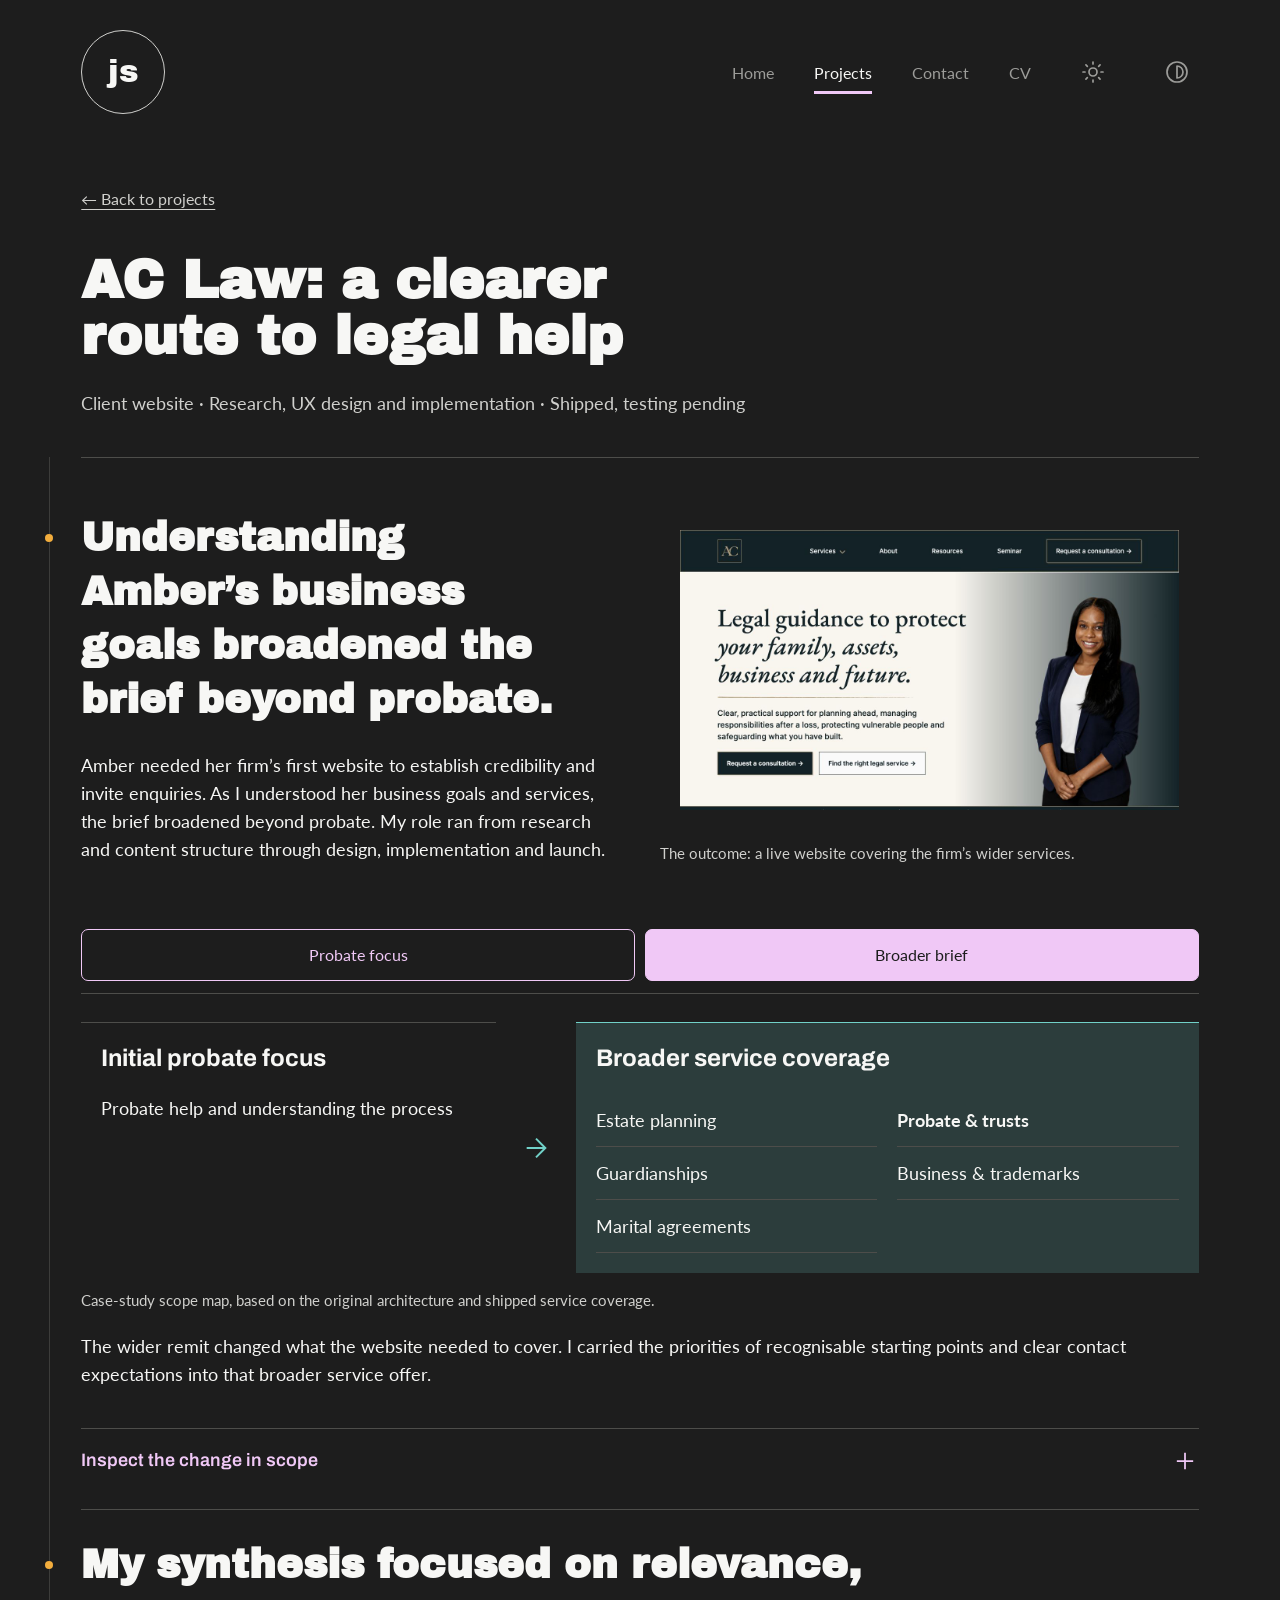
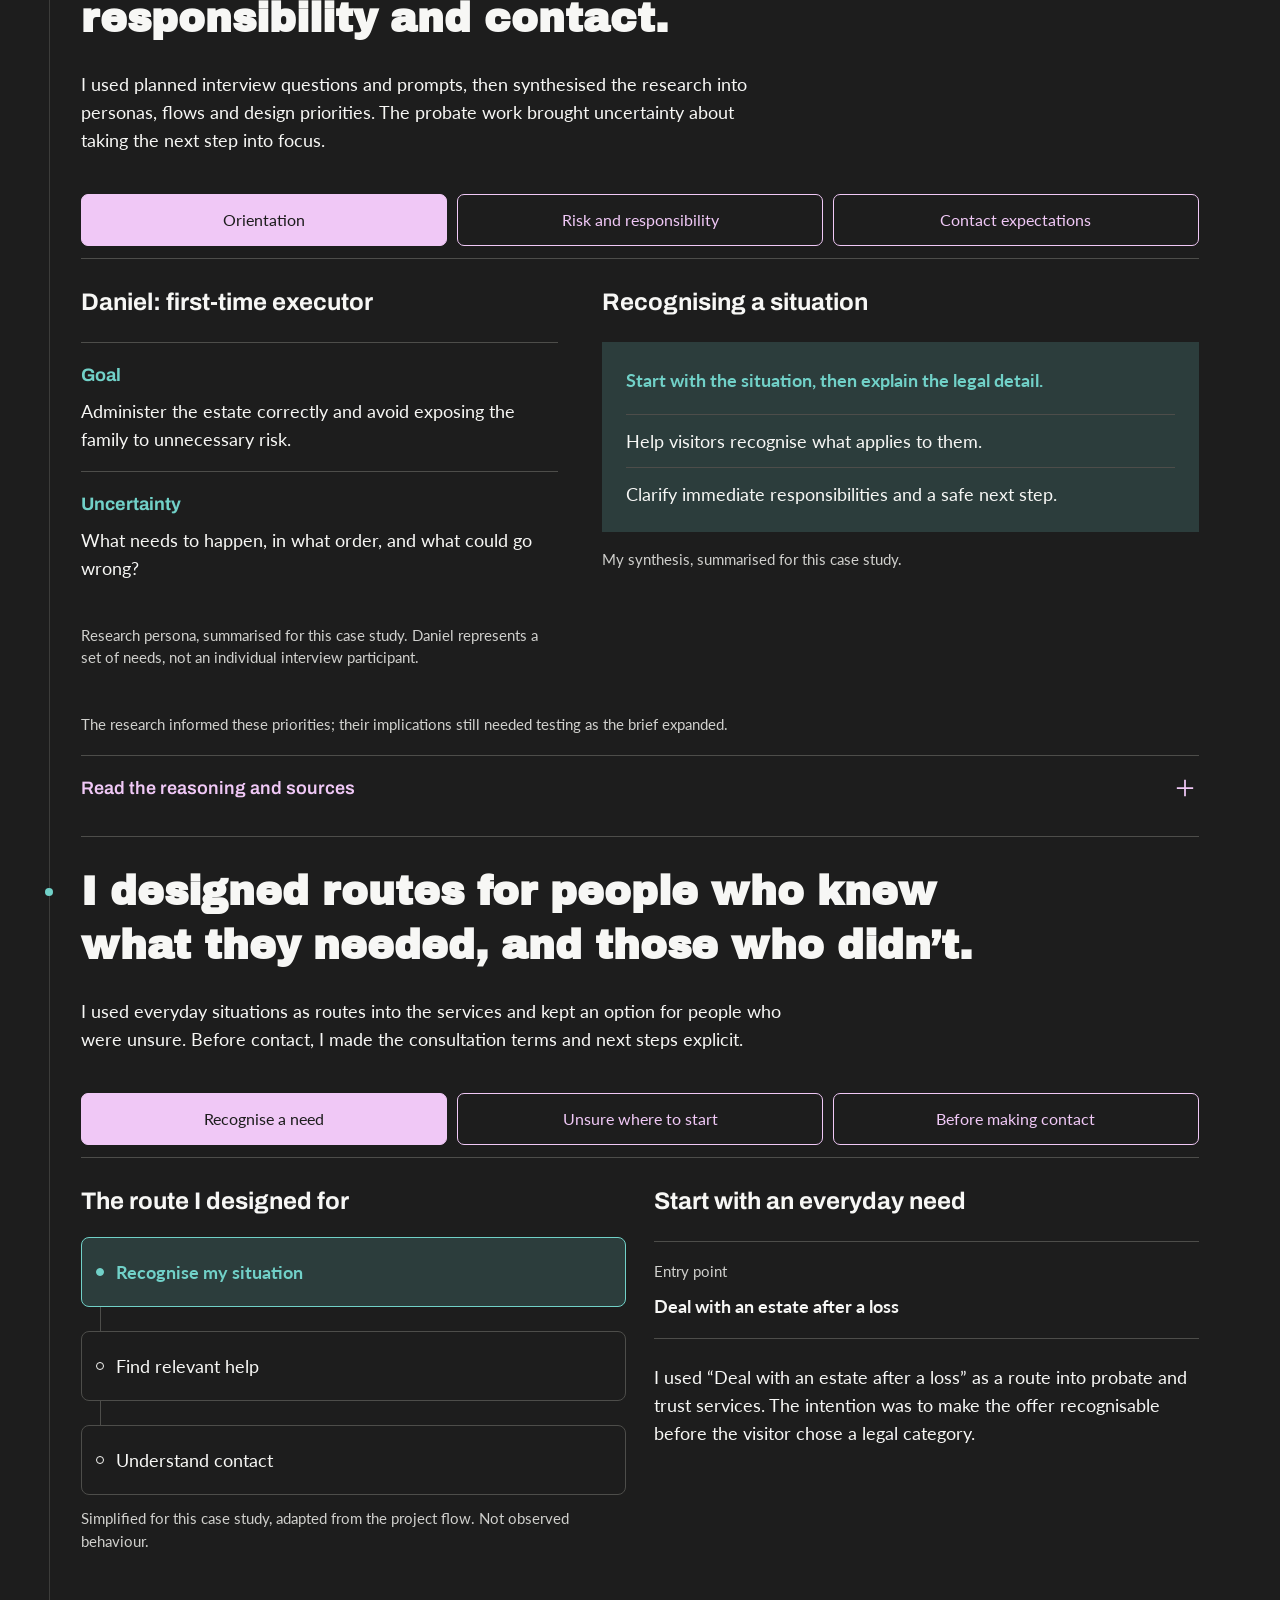
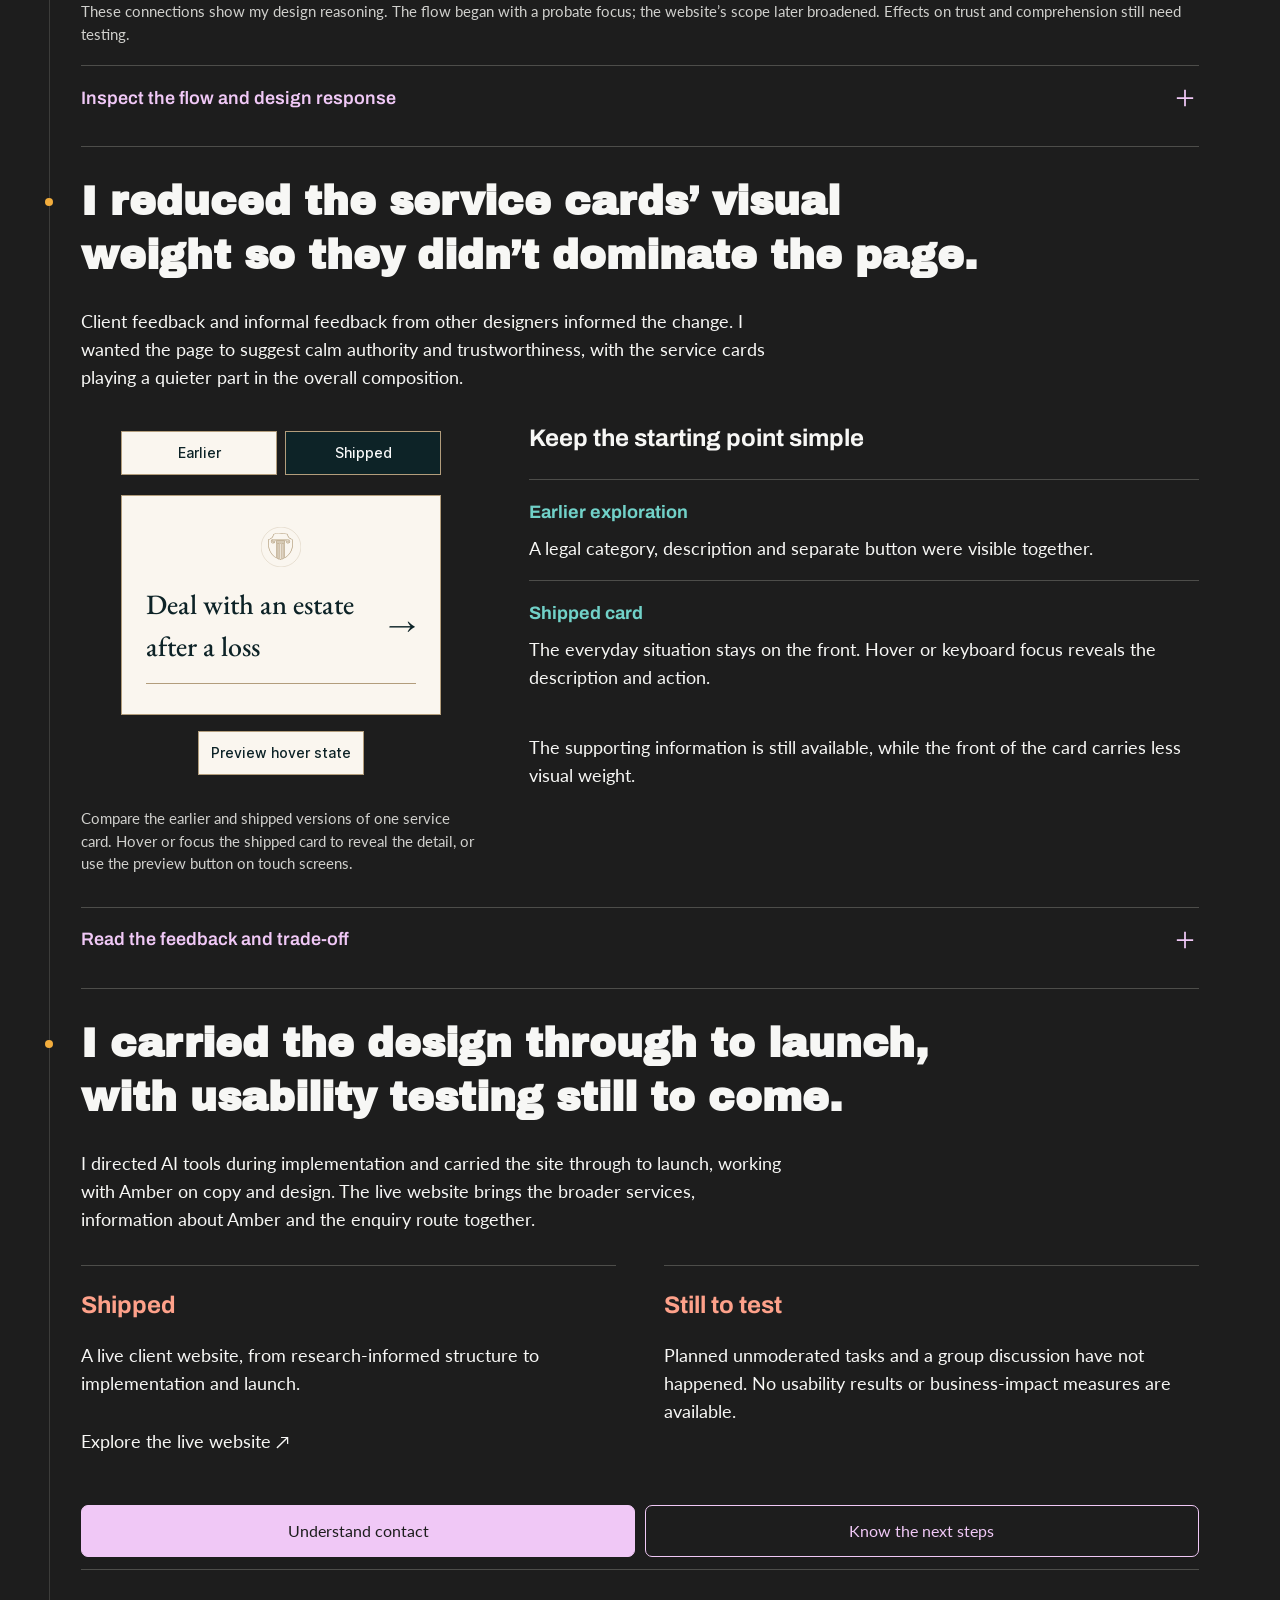
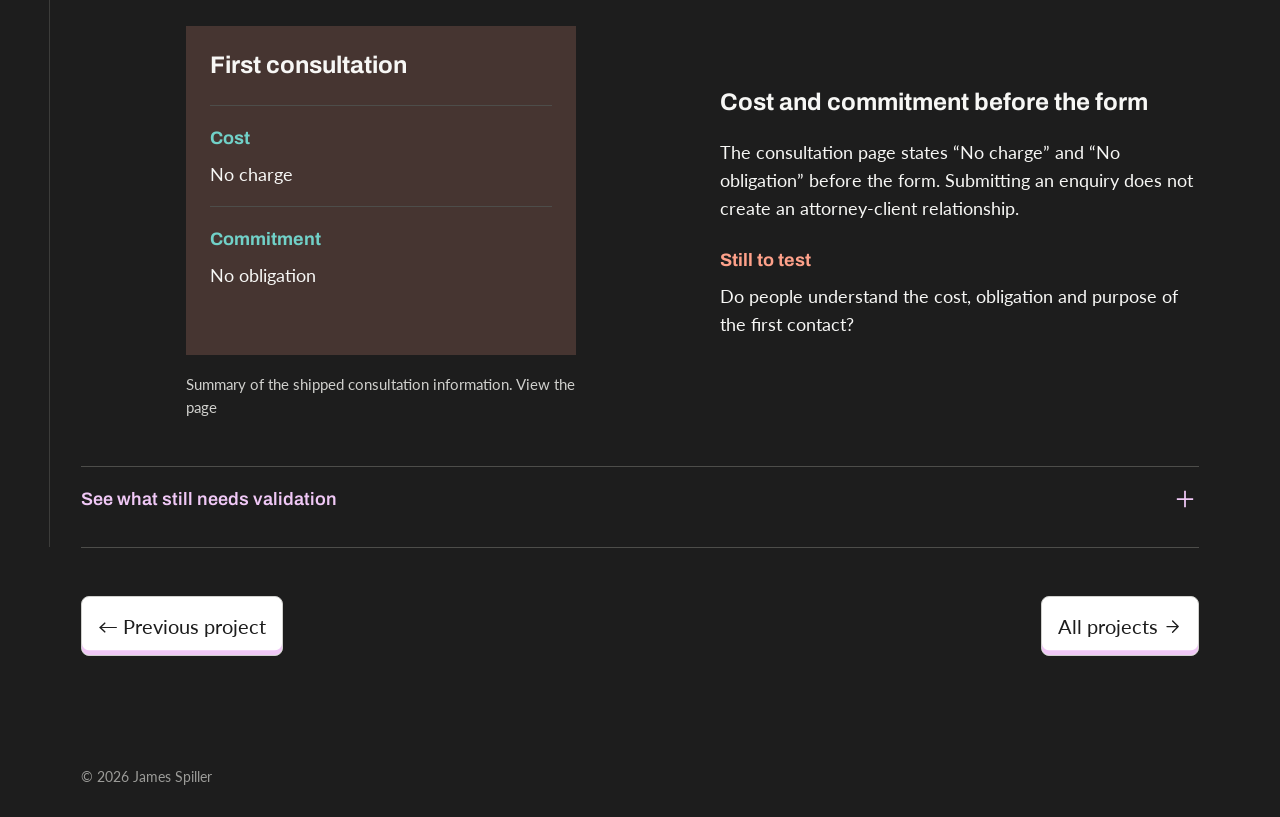
==== ac-law.html @ 056d308c "Publish AC Law case study and align project navigation" ====
<!doctype html>
<html lang="en-GB">
  <head>
    <meta charset="utf-8" />
    <meta name="viewport" content="width=device-width, initial-scale=1" />
    <meta name="description" content="AC Law: research-informed service routes and enquiry information, carried through to a shipped client website." />
    <meta name="theme-color" content="#1d1d1d" />
    <title>AC Law case study | James Spiller</title>
    <link rel="icon" href="assets/images/favicon.svg" type="image/svg+xml" />
    <link rel="preconnect" href="https://fonts.googleapis.com" />
    <link rel="preconnect" href="https://fonts.gstatic.com" crossorigin />
    <link href="https://fonts.googleapis.com/css2?family=Archivo:wght@400;600;700;900&amp;family=Archivo+Black&amp;family=Lato:wght@400;700&amp;display=swap" rel="stylesheet" />
    <link rel="stylesheet" href="styles.css?v=146" />
    <link rel="stylesheet" href="ac-law.css?v=8" />
    <link rel="stylesheet" href="case-study-system.css?v=1" />
    <link rel="stylesheet" href="case-study-progress.css?v=1" />
  </head>
  <body data-page="projects" class="ac-law-case-study">
    <svg class="icon-sprite" aria-hidden="true">
      <symbol id="icon-plus" viewBox="0 0 24 24"><path d="M12 5v14M5 12h14" /></symbol>
      <symbol id="icon-menu" viewBox="0 0 24 24"><path d="M4 5h16M4 12h16M4 19h16" /></symbol>
      <symbol id="icon-close" viewBox="0 0 24 24"><path d="M18 6 6 18M6 6l12 12" /></symbol>
      <symbol id="icon-sun" viewBox="0 0 24 24"><circle cx="12" cy="12" r="4" /><path d="M12 2v2M12 20v2M4.93 4.93l1.41 1.41M17.66 17.66l1.41 1.41M2 12h2M20 12h2M6.34 17.66l-1.41 1.41M19.07 4.93l-1.41 1.41" /></symbol>
      <symbol id="icon-contrast" viewBox="0 0 24 24"><circle cx="12" cy="12" r="10" /><path d="M12 18a6 6 0 0 0 0-12v12z" /></symbol>
      <symbol id="icon-arrow-right" viewBox="0 0 24 24"><path d="M5 12h14M12 5l7 7-7 7" /></symbol>
    </svg>

    <header class="site-header projects-header">
      <div class="site-shell header-inner">
        <a class="logo-mark" href="index.html" aria-label="James Spiller home">js</a>
        <nav class="desktop-nav" aria-label="Primary navigation">
          <a href="index.html">Home</a>
          <a class="active" href="projects.html" aria-current="page">Projects</a>
          <a href="index.html#contact">Contact</a>
          <a href="index.html#cv">CV</a>
          <button class="icon-button" type="button" data-action="theme" aria-controls="brightness-panel" aria-expanded="false" aria-label="Open brightness settings" title="Brightness settings"><svg aria-hidden="true"><use href="#icon-sun"></use></svg></button>
          <button class="icon-button" type="button" data-action="contrast" aria-controls="contrast-panel" aria-expanded="false" aria-label="Open contrast settings" title="Contrast settings"><svg aria-hidden="true"><use href="#icon-contrast"></use></svg></button>
        </nav>
        <button class="menu-button" type="button" aria-controls="mobile-menu" aria-expanded="false" aria-label="Open navigation"><svg class="menu-open-icon" aria-hidden="true"><use href="#icon-menu"></use></svg><svg class="menu-close-icon" aria-hidden="true"><use href="#icon-close"></use></svg></button>
      </div>
      <nav class="mobile-menu" id="mobile-menu" aria-label="Mobile navigation" hidden>
        <a href="index.html">Home</a><a href="projects.html" aria-current="page">Projects</a><a href="index.html#contact">Contact</a><a href="index.html#cv">CV</a>
        <div class="mobile-accessibility">
          <button class="icon-button" type="button" data-action="theme" aria-controls="brightness-panel" aria-expanded="false" aria-label="Open brightness settings"><svg aria-hidden="true"><use href="#icon-sun"></use></svg><span>Brightness</span></button>
          <button class="icon-button" type="button" data-action="contrast" aria-controls="contrast-panel" aria-expanded="false" aria-label="Open contrast settings"><svg aria-hidden="true"><use href="#icon-contrast"></use></svg><span>Contrast</span></button>
        </div>
      </nav>
      <div class="accessibility-panel" id="brightness-panel" role="dialog" aria-label="Brightness settings" hidden>
        <div class="accessibility-setting-row">
          <span class="accessibility-panel-title" id="dark-mode-label">Dark mode</span>
          <label class="accessibility-switch"><input type="checkbox" data-setting="dark-mode" aria-labelledby="dark-mode-label" /><span aria-hidden="true"></span></label>
        </div>
        <label class="accessibility-slider"><span class="accessibility-panel-title">Lightness</span><input class="accessibility-range" type="range" min="0" max="100" step="1" value="0" data-setting="lightness" /></label>
      </div>
      <div class="accessibility-panel accessibility-panel-contrast" id="contrast-panel" role="dialog" aria-labelledby="contrast-label" hidden>
        <label class="accessibility-slider"><span class="accessibility-panel-title" id="contrast-label">Contrast</span><input class="accessibility-range" type="range" min="0" max="100" step="1" value="0" data-setting="contrast" /></label>
      </div>
    </header>

<main id="top" class="site-shell ac-story-page">
<a class="case-study-back" href="projects.html">← Back to projects</a>
<article class="case-study-system" aria-label="AC Law case study" data-reading-progress>
<header class="ac-intro">
<h1>AC Law: a clearer route to legal help</h1>
<p class="intro-meta">Client website · Research, UX design and implementation · Shipped, testing pending</p>
</header>
<div class="narrative-body">
<span class="narrative-line" aria-hidden="true"></span>
<section class="story-chapter" id="context" aria-labelledby="context-title"><div class="ac-overview"><div class="chapter-copy"><h2 class="narrative-heading" id="context-title"><span class="narrative-marker" aria-hidden="true"></span>Understanding Amber’s business goals broadened the brief beyond probate.</h2><p class="chapter-bridge">Amber needed her firm’s first website to establish credibility and invite enquiries. As I understood her business goals and services, the brief broadened beyond probate. My role ran from research and content structure through design, implementation and launch.</p></div><figure class="ac-source-figure"><a class="case-study-expandable ac-artifact-link" href="assets/images/ac-law/home-hero.jpg" aria-label="Enlarge: The shipped AC Law homepage introduces Amber and routes to services and consultation."><img class="ac-source-image" src="assets/images/ac-law/home-hero.jpg" width="1280" height="720" loading="lazy" decoding="async" alt="The shipped AC Law homepage introduces Amber and routes to services and consultation."></a><figcaption>The outcome: a live website covering the firm’s wider services.</figcaption></figure></div><div class="ac-switch ac-scope" data-ac-switch data-ac-default="broader"><div class="ac-explorer-controls ac-local-controls" data-ac-controls role="group" aria-label="Explore the change in scope" hidden><button type="button" data-ac-option="initial" aria-pressed="false" aria-controls="ac-scope-initial">Probate focus</button><button type="button" data-ac-option="broader" aria-pressed="false" aria-controls="ac-scope-broader">Broader brief</button></div><div class="ac-scope-map" aria-label="Case-study explanation of the change in service coverage"><div data-ac-highlight="initial"><h3>Initial probate focus</h3><p>Probate help and understanding the process</p></div><svg aria-hidden="true"><use href="#icon-arrow-right"></use></svg><div data-ac-highlight="broader"><h3>Broader service coverage</h3><ul class="ac-service-map"><li>Estate planning</li><li class="ac-probate-route">Probate &amp; trusts</li><li>Guardianships</li><li>Business &amp; trademarks</li><li>Marital agreements</li></ul></div></div><p class="small">Case-study scope map, based on the original architecture and shipped service coverage.</p><div class="ac-state-stack"><div id="ac-scope-initial" data-ac-panel="initial" class="ac-state-panel "><p>The early architecture centred on probate help, process guidance and routes to learn about Amber or make contact. It records the starting focus, rather than the final service structure.</p></div><div id="ac-scope-broader" data-ac-panel="broader" class="ac-state-panel "><p>The wider remit changed what the website needed to cover. I carried the priorities of recognisable starting points and clear contact expectations into that broader service offer.</p></div></div><details id="ac-scope-detail"><summary>Inspect the change in scope<svg class="ac-expand" aria-hidden="true"><use href="#icon-plus"></use></svg></summary><div class="reading ac-wide-reading"><h3>From a probate structure to broader coverage</h3><figure class="ac-native-figure"><div class="ac-architecture-map" aria-label="Simplified original probate-focused architecture"><p>Home</p><ul><li>Probate Help</li><li>How Probate Works</li><li>About Amber</li><li>Speaking</li><li>Resources / FAQs</li><li>Contact</li></ul></div><figcaption>Redrawn from the original project architecture. This proposed structure is not the architecture that shipped.</figcaption></figure><p>I carried out research and synthesis, information architecture, content structure, visual and interaction design, implementation and launch, working with Amber on copy and design.</p><p>The broader business understanding explains the change in scope. The probate research remains one input; it does not validate the needs of every service audience.</p><a href="https://www.figma.com/design/6ZcdvnH1uqt7V3lC2HKT5F/?node-id=10-513" target="_blank" rel="noopener noreferrer">Inspect the original architecture in Figma</a></div></details></div></section>
<section class="story-chapter" id="research" aria-labelledby="research-title"><h2 class="narrative-heading" id="research-title"><span class="narrative-marker" aria-hidden="true"></span>My synthesis focused on relevance, responsibility and contact.</h2><p class="chapter-bridge">I used planned interview questions and prompts, then synthesised the research into personas, flows and design priorities. The probate work brought uncertainty about taking the next step into focus.</p><div class="ac-switch" data-ac-switch data-ac-default="orientation"><div class="ac-explorer-controls ac-local-controls" data-ac-controls role="group" aria-label="Explore the research priorities" hidden><button type="button" data-ac-option="orientation" aria-pressed="false" aria-controls="ac-research-orientation ac-research-source-orientation">Orientation</button><button type="button" data-ac-option="risk" aria-pressed="false" aria-controls="ac-research-risk ac-research-source-risk">Risk and responsibility</button><button type="button" data-ac-option="contact" aria-pressed="false" aria-controls="ac-research-contact ac-research-source-contact">Contact expectations</button></div><div class="ac-research-pair"><div><h3>Daniel: first-time executor</h3><dl class="ac-persona-summary"><div><dt>Goal</dt><dd>Administer the estate correctly and avoid exposing the family to unnecessary risk.</dd></div><div><dt>Uncertainty</dt><dd>What needs to happen, in what order, and what could go wrong?</dd></div></dl><p class="small">Research persona, summarised for this case study. Daniel represents a set of needs, not an individual interview participant.</p></div><div class="ac-state-stack"><div id="ac-research-orientation" data-ac-panel="orientation" class="ac-state-panel"><h3>Recognising a situation</h3><div class="ac-insight-summary"><p class="ac-insight-lead">Start with the situation, then explain the legal detail.</p><ul><li>Help visitors recognise what applies to them.</li><li>Clarify immediate responsibilities and a safe next step.</li></ul></div><p class="small ac-summary-caption">My synthesis, summarised for this case study.</p></div><div id="ac-research-risk" data-ac-panel="risk" class="ac-state-panel"><h3>Knowing where responsibility ends</h3><div class="ac-insight-summary"><p class="ac-insight-lead">Make trust practical. Explain risk and responsibility.</p><ul><li>Clarify the client’s role and Amber’s role.</li><li>Set expectations for communication and service delivery.</li></ul></div><p class="small ac-summary-caption">My synthesis, summarised for this case study.</p></div><div id="ac-research-contact" data-ac-panel="contact" class="ac-state-panel"><h3>Understanding what contact involves</h3><div class="ac-insight-summary"><p class="ac-insight-lead">Explain the first conversation before asking for contact.</p><ul><li>Make the commitment clear.</li><li>Explain what will happen after an enquiry.</li></ul></div><p class="small ac-summary-caption">My synthesis, summarised for this case study.</p></div></div></div><p class="small ac-evidence-boundary">The research informed these priorities; their implications still needed testing as the brief expanded.</p><details id="ac-research-detail"><summary>Read the reasoning and sources<svg class="ac-expand" aria-hidden="true"><use href="#icon-plus"></use></svg></summary><div class="reading ac-wide-reading"><div id="ac-research-source-orientation" data-ac-panel="orientation" class="ac-state-panel"><h3>Orientation: the reasoning behind the priority</h3><div class="ac-research-source-pair"><div><h4>Evidence and assumptions in the synthesis</h4><ul class="ac-research-notes"><li>Visitors may arrive without understanding probate terminology.</li><li>Fear of making a mistake may delay action or prompt repeated reassurance.</li><li>Unclear services can make it harder to identify a useful next step.</li></ul></div><div><h4>Needs represented by Daniel</h4><ul class="ac-research-notes"><li>See the overall process and the next immediate step.</li><li>Understand which responsibilities belong to the client and the lawyer.</li><li>Know what to expect about cost, timing and communication.</li></ul></div></div><p class="small">These are edited summaries of project research artefacts. The boards combine evidence and assumptions and refer to a discovery report not reviewed for this case study. Participant count and original interview records remain unverified here.</p><div class="ac-source-links"><a href="assets/images/ac-law/research/finding-orientation.png" target="_blank" rel="noopener noreferrer">View the original finding board</a><a href="assets/images/ac-law/research/persona-daniel.png" target="_blank" rel="noopener noreferrer">View the original persona</a></div></div><div id="ac-research-source-risk" data-ac-panel="risk" class="ac-state-panel"><h3>Risk and responsibility: the reasoning behind the priority</h3><div class="ac-research-source-pair"><div><h4>Evidence and assumptions in the synthesis</h4><ul class="ac-research-notes"><li>The synthesis identified anxiety about acting incorrectly or overlooking a responsibility.</li><li>Broad warnings may add anxiety unless they explain what to do next.</li><li>Trust depends partly on understanding Amber’s role and the experience of working with her.</li></ul></div><div><h4>Needs represented by Daniel</h4><ul class="ac-research-notes"><li>See the overall process and the next immediate step.</li><li>Understand which responsibilities belong to the client and the lawyer.</li><li>Know what to expect about cost, timing and communication.</li></ul></div></div><p class="small">These are edited summaries of project research artefacts. The boards combine evidence and assumptions and refer to a discovery report not reviewed for this case study. Participant count and original interview records remain unverified here.</p><div class="ac-source-links"><a href="assets/images/ac-law/research/finding-risk-responsibility.png" target="_blank" rel="noopener noreferrer">View the original finding board</a><a href="assets/images/ac-law/research/persona-daniel.png" target="_blank" rel="noopener noreferrer">View the original persona</a></div></div><div id="ac-research-source-contact" data-ac-panel="contact" class="ac-state-panel"><h3>Contact expectations: the reasoning behind the priority</h3><div class="ac-research-source-pair"><div><h4>Evidence and assumptions in the synthesis</h4><ul class="ac-research-notes"><li>Visitors may hesitate when they cannot tell what contact would involve.</li><li>A contact button does not explain the commitment or the purpose of the first conversation.</li><li>Unclear next steps and silence after an enquiry may reinforce uncertainty.</li></ul></div><div><h4>Needs represented by Daniel</h4><ul class="ac-research-notes"><li>See the overall process and the next immediate step.</li><li>Understand which responsibilities belong to the client and the lawyer.</li><li>Know what to expect about cost, timing and communication.</li></ul></div></div><p class="small">These are edited summaries of project research artefacts. The boards combine evidence and assumptions and refer to a discovery report not reviewed for this case study. Participant count and original interview records remain unverified here.</p><div class="ac-source-links"><a href="assets/images/ac-law/research/finding-contact.png" target="_blank" rel="noopener noreferrer">View the original finding board</a><a href="assets/images/ac-law/research/persona-daniel.png" target="_blank" rel="noopener noreferrer">View the original persona</a></div></div></div></details></div></section>
<section class="story-chapter ac-central" id="design" aria-labelledby="design-title">
<h2 class="narrative-heading" id="design-title"><span class="narrative-marker" aria-hidden="true"></span>I designed routes for people who knew what they needed, and those who didn’t.</h2>
<p class="chapter-bridge">I used everyday situations as routes into the services and kept an option for people who were unsure. Before contact, I made the consultation terms and next steps explicit.</p>
<div class="ac-explorer" data-ac-explorer>
<div class="ac-explorer-controls" role="group" aria-label="Choose a moment to explore the design reasoning" hidden><button type="button" data-ac-choice="need" aria-pressed="true" aria-controls="ac-view-need ac-evidence-need">Recognise a need</button><button type="button" data-ac-choice="unsure" aria-pressed="false" aria-controls="ac-view-unsure ac-evidence-unsure">Unsure where to start</button><button type="button" data-ac-choice="contact" aria-pressed="false" aria-controls="ac-view-contact ac-evidence-contact">Before making contact</button></div>
<div class="ac-explorer-stage"><div class="ac-explorer-panel" data-ac-view="need" id="ac-view-need" role="region" aria-label="Recognise a need: route and response">
<figure class="ac-explorer-route"><h3>The route I designed for</h3><ol><li class="is-emphasised"><span class="ac-route-dot" aria-hidden="true"></span>Recognise my situation</li><li class=""><span class="ac-route-dot" aria-hidden="true"></span>Find relevant help</li><li class=""><span class="ac-route-dot" aria-hidden="true"></span>Understand contact</li></ol><figcaption>Simplified for this case study, adapted from the project flow. Not observed behaviour.</figcaption></figure>
<div class="ac-explorer-response"><h3>Start with an everyday need</h3><dl class="ac-response-copy"><dt>Entry point</dt><dd>Deal with an estate after a loss</dd></dl><p>I used “Deal with an estate after a loss” as a route into probate and trust services. The intention was to make the offer recognisable before the visitor chose a legal category.</p></div>
</div><div class="ac-explorer-panel" data-ac-view="unsure" id="ac-view-unsure" role="region" aria-label="Unsure where to start: route and response">
<figure class="ac-explorer-route"><h3>The route I designed for</h3><ol><li class=""><span class="ac-route-dot" aria-hidden="true"></span>Recognise my situation</li><li class="is-emphasised"><span class="ac-route-dot" aria-hidden="true"></span>Not sure? Find a way forward</li><li class=""><span class="ac-route-dot" aria-hidden="true"></span>Understand contact</li></ol><figcaption>Simplified for this case study, adapted from the project flow. Not observed behaviour.</figcaption></figure>
<div class="ac-explorer-response"><h3>Keep an option for uncertainty</h3><dl class="ac-response-copy"><dt>Alternative entry</dt><dd>Not sure where to start?</dd></dl><p>I included a “Not sure where to start?” route alongside the named situations, so the service choice was not the only way forward.</p></div>
</div><div class="ac-explorer-panel" data-ac-view="contact" id="ac-view-contact" role="region" aria-label="Before making contact: route and response">
<figure class="ac-explorer-route"><h3>The route I designed for</h3><ol><li class=""><span class="ac-route-dot" aria-hidden="true"></span>Recognise my situation</li><li class=""><span class="ac-route-dot" aria-hidden="true"></span>Find relevant help</li><li class="is-emphasised"><span class="ac-route-dot" aria-hidden="true"></span>Know what happens next</li></ol><figcaption>Simplified for this case study, adapted from the project flow. Not observed behaviour.</figcaption></figure>
<div class="ac-explorer-response"><h3>Explain cost and commitment</h3><dl class="ac-response-copy"><dt>Before the form</dt><dd>No charge. No obligation.</dd></dl><p>Before the form, I stated the first consultation’s cost and obligation. The shipped page also explains that submitting an enquiry does not create an attorney-client relationship.</p></div>
</div></div>
<p class="ac-explorer-status visually-hidden" role="status" aria-live="polite" aria-atomic="true"></p>
<p class="small ac-explorer-boundary">These connections show my design reasoning. The flow began with a probate focus; the website’s scope later broadened. Effects on trust and comprehension still need testing.</p>
<details class="ac-explorer-detail"><summary>Inspect the flow and design response<svg class="ac-expand" aria-hidden="true"><use href="#icon-plus"></use></svg></summary><div class="reading ac-explorer-evidence-stage"><div class="ac-explorer-evidence" data-ac-view="need" id="ac-evidence-need">
<h3>From the proposed route to the design</h3><p>The probate-focused flow begins by asking whether the website feels relevant to the visitor’s situation. I carried that emphasis on recognition into the broader service routes.</p>
<figure class="ac-native-figure"><ol class="ac-native-flow"><li>Arrive on the homepage</li><li>Check whether the firm seems relevant</li><li>Explore a service route</li></ol><figcaption>Simplified from the proposed project flow for this case study. This shows design reasoning, not observed behaviour.</figcaption></figure>
<div class="ac-response-note" id="ac-response-need"><div class="ac-annotation"><span class="ac-annotation-mark" aria-hidden="true"></span><div><h4>Everyday situation first</h4><p>The card names a situation rather than requiring the visitor to start with “probate”. This is a design intention, not a measured comprehension result.</p></div></div></div>
<p class="small ac-source-note">The source synthesis combines evidence and assumptions. Intended effects on trust and comprehension remain untested.</p>
<ul class="ac-evidence-sources"><li><a href="https://www.figma.com/design/6ZcdvnH1uqt7V3lC2HKT5F/?node-id=1-254" target="_blank" rel="noopener noreferrer">Inspect the original finding in Figma</a></li><li><a href="https://www.figma.com/design/6ZcdvnH1uqt7V3lC2HKT5F/?node-id=1-184" target="_blank" rel="noopener noreferrer">Inspect the complete project flow</a></li><li><a href="https://www.figma.com/design/6ZcdvnH1uqt7V3lC2HKT5F/?node-id=520-2069" target="_blank" rel="noopener noreferrer">Inspect the prototype detail</a></li></ul>
</div><div class="ac-explorer-evidence" data-ac-view="unsure" id="ac-evidence-unsure">
<h3>From the proposed route to the design</h3><p>Rachel’s designed flow includes an uncertain branch to “Do I need probate?” guidance. It also provides a route to ask whether Amber can help. These proposed paths informed the design; they are not a recording of the final website.</p>
<figure class="ac-native-figure"><div class="ac-branch-map"><p>Unsure whether probate applies</p><ul><li>Find probate guidance</li><li>Ask whether Amber can help</li></ul></div><figcaption>Simplified from the proposed project flow for this case study. This shows design reasoning, not observed behaviour.</figcaption></figure>
<div class="ac-response-note" id="ac-response-unsure"><div class="ac-annotation"><span class="ac-annotation-mark" aria-hidden="true"></span><div><h4>An explicit unsure route</h4><p>The final service structure retains an option for visitors who cannot yet choose a service. The original flow also proposed guidance that is not identical to the shipped route.</p></div></div></div>
<p class="small ac-source-note">The source synthesis combines evidence and assumptions. Intended effects on trust and comprehension remain untested.</p>
<ul class="ac-evidence-sources"><li><a href="https://www.figma.com/design/6ZcdvnH1uqt7V3lC2HKT5F/?node-id=1-254" target="_blank" rel="noopener noreferrer">Inspect the original finding in Figma</a></li><li><a href="https://www.figma.com/design/6ZcdvnH1uqt7V3lC2HKT5F/?node-id=1-184" target="_blank" rel="noopener noreferrer">Inspect the complete project flow</a></li><li><a href="https://www.figma.com/design/6ZcdvnH1uqt7V3lC2HKT5F/?node-id=520-2069" target="_blank" rel="noopener noreferrer">Inspect the prototype detail</a></li></ul>
</div><div class="ac-explorer-evidence" data-ac-view="contact" id="ac-evidence-contact">
<h3>From the proposed route to the design</h3><p>The contact end of the project flow asks visitors to review consultation expectations and decide whether the next step is clear. That concern is reflected in the consultation information before the form.</p>
<figure class="ac-native-figure"><ol class="ac-native-flow"><li>Review contact options</li><li>Understand consultation expectations</li><li>Choose the next step</li></ol><figcaption>Simplified from the proposed project flow for this case study. This shows design reasoning, not observed behaviour.</figcaption></figure>
<div class="ac-response-note" id="ac-response-contact"><div class="ac-annotation"><span class="ac-annotation-mark" aria-hidden="true"></span><div><h4>Terms before the form</h4><p>The consultation prototype states “No charge” and “No obligation”. The shipped page carries those terms too. This does not establish that visitors understood them.</p></div></div></div>
<p class="small ac-source-note">The source synthesis combines evidence and assumptions. Intended effects on trust and comprehension remain untested.</p>
<ul class="ac-evidence-sources"><li><a href="https://www.figma.com/design/6ZcdvnH1uqt7V3lC2HKT5F/?node-id=1-317" target="_blank" rel="noopener noreferrer">Inspect the original finding in Figma</a></li><li><a href="https://www.figma.com/design/6ZcdvnH1uqt7V3lC2HKT5F/?node-id=1-184" target="_blank" rel="noopener noreferrer">Inspect the complete project flow</a></li><li><a href="https://www.figma.com/design/6ZcdvnH1uqt7V3lC2HKT5F/?node-id=468-1919" target="_blank" rel="noopener noreferrer">Inspect the prototype detail</a></li></ul>
</div></div></details>
</div>
</section>
<section class="story-chapter" id="refinement" aria-labelledby="refinement-title"><h2 class="narrative-heading" id="refinement-title"><span class="narrative-marker" aria-hidden="true"></span>I reduced the service cards’ visual weight so they didn’t dominate the page.</h2><p class="chapter-bridge">Client feedback and informal feedback from other designers informed the change. I wanted the page to suggest calm authority and trustworthiness, with the service cards playing a quieter part in the overall composition.</p><div class="ac-refinement-layout"><figure class="ac-live-card"><iframe src="examples/ac-law-service-card/index.html?v=2" title="Compare earlier and shipped AC Law probate cards" width="360" height="430" loading="lazy"></iframe><figcaption>Compare the earlier and shipped versions of one service card. Hover or focus the shipped card to reveal the detail, or use the preview button on touch screens.</figcaption></figure><div><h3>Keep the starting point simple</h3><dl class="ac-persona-summary"><div><dt>Earlier exploration</dt><dd>A legal category, description and separate button were visible together.</dd></div><div><dt>Shipped card</dt><dd>The everyday situation stays on the front. Hover or keyboard focus reveals the description and action.</dd></div></dl><p>The supporting information is still available, while the front of the card carries less visual weight.</p></div></div><details id="ac-refinement-detail"><summary>Read the feedback and trade-off<svg class="ac-expand" aria-hidden="true"><use href="#icon-plus"></use></svg></summary><div class="reading"><h3>Quieter presentation, with detail on demand</h3><figure class="ac-native-figure"><ol class="ac-native-flow"><li><strong>Earlier exploration</strong><br>Category, situation, description and button</li><li><strong>Revised front</strong><br>Situation-led entry point</li><li><strong>On hover or focus</strong><br>Description and action</li></ol><figcaption>How information is distributed across the earlier exploration and the shipped card states.</figcaption></figure><p>I simplified the service section in response to client feedback and informal feedback from other designers. The intention was to stop it dominating the page and support a sense of calm authority and trustworthiness.</p><p>The remaining question is whether people can identify the relevant service and discover its supporting information, including on touch screens. This needs usability testing; the feedback does not establish improved trust or comprehension.</p><div class="ac-source-links"><a href="https://www.figma.com/design/6ZcdvnH1uqt7V3lC2HKT5F/?node-id=47-802" target="_blank" rel="noopener noreferrer">View the earlier exploration</a><a href="https://aclaw-firm.com/#services" target="_blank" rel="noopener noreferrer">Inspect the shipped service section</a></div></div></details></section>
<section class="story-chapter" id="delivery" aria-labelledby="delivery-title"><h2 class="narrative-heading" id="delivery-title"><span class="narrative-marker" aria-hidden="true"></span>I carried the design through to launch, with usability testing still to come.</h2><p class="chapter-bridge">I directed AI tools during implementation and carried the site through to launch, working with Amber on copy and design. The live website brings the broader services, information about Amber and the enquiry route together.</p><div class="ac-delivery-status"><div><h3>Shipped</h3><p>A live client website, from research-informed structure to implementation and launch.</p><a href="https://aclaw-firm.com/" target="_blank" rel="noopener noreferrer">Explore the live website ↗</a></div><div><h3>Still to test</h3><p>Planned unmoderated tasks and a group discussion have not happened. No usability results or business-impact measures are available.</p></div></div><div class="ac-switch ac-delivery-switch" data-ac-switch data-ac-default="contact"><div class="ac-explorer-controls ac-local-controls" data-ac-controls role="group" aria-label="Inspect the delivered journey" hidden><button type="button" data-ac-option="contact" aria-pressed="false" aria-controls="ac-delivery-contact ac-validation-contact">Understand contact</button><button type="button" data-ac-option="next" aria-pressed="false" aria-controls="ac-delivery-next ac-validation-next">Know the next steps</button></div><div class="ac-state-stack ac-delivery-stack"><div id="ac-delivery-contact" data-ac-panel="contact" class="ac-state-panel ac-delivery-view"><div class="ac-delivery-media"><figure class="ac-native-figure"><div class="ac-consultation-summary"><h3>First consultation</h3><dl class="ac-persona-summary"><div><dt>Cost</dt><dd>No charge</dd></div><div><dt>Commitment</dt><dd>No obligation</dd></div></dl></div><figcaption>Summary of the shipped consultation information. <a href="https://aclaw-firm.com/consultation/" target="_blank" rel="noopener noreferrer">View the page</a></figcaption></figure></div><div><h3>Cost and commitment before the form</h3><p>The consultation page states “No charge” and “No obligation” before the form. Submitting an enquiry does not create an attorney-client relationship.</p><h4>Still to test</h4><p>Do people understand the cost, obligation and purpose of the first contact?</p></div></div><div id="ac-delivery-next" data-ac-panel="next" class="ac-state-panel ac-delivery-view"><div class="ac-delivery-media"><figure class="ac-native-figure"><ol class="ac-native-flow ac-delivered-steps"><li><strong>Amber reviews the enquiry</strong><br>Confirm whether the firm can help</li><li><strong>Agree the next steps</strong><br>If Amber can help, agree how to proceed</li></ol><figcaption>Summary of the next steps explained on the shipped homepage.</figcaption></figure></div><div><h3>What follows an enquiry</h3><p>The homepage explains that Amber reviews the enquiry to confirm whether the firm can help, before agreeing how to proceed.</p><h4>Still to test</h4><p>Can people explain what happens after they enquire?</p></div></div></div><details id="ac-delivery-detail"><summary>See what still needs validation<svg class="ac-expand" aria-hidden="true"><use href="#icon-plus"></use></svg></summary><div class="reading ac-wide-reading"><div id="ac-validation-contact" data-ac-panel="contact" class="ac-state-panel "><h3>Proposed task: understand contact</h3><div class="ac-task-plan"><div><p class="ac-task-label">Proposed task</p><p class="ac-task-prompt">Before sending an enquiry, what would you expect the first consultation to cost, and what would you be committing to?</p><h4>What to look for</h4><p>Ask people to explain the terms in their own words rather than just recognise the wording.</p></div></div></div><div id="ac-validation-next" data-ac-panel="next" class="ac-state-panel "><h3>Proposed task: know the next steps</h3><div class="ac-task-plan"><div><p class="ac-task-label">Proposed task</p><p class="ac-task-prompt">You have sent a short enquiry. What would you expect Amber to do next, and what would happen if she can help?</p><h4>What to look for</h4><p>Listen for the distinction between an enquiry, a review of whether the firm can help and agreeing how to proceed.</p></div></div></div><p class="small">Proposed study prompts for this case study, not completed tests or confirmed historical study tasks. Captures show the website on 30 October 2026.</p></div></details></div></section>
</div>
</article>
<nav class="case-study-project-nav" aria-label="Project navigation"><a class="button-link" href="talking-about-online-life.html">← Previous project</a><a class="button-link" href="projects.html">All projects <svg aria-hidden="true"><use href="#icon-arrow-right"></use></svg></a></nav>
</main>
<dialog tabindex="0" class="case-study-lightbox" aria-label="Expanded case-study image">
      <button class="case-study-lightbox-close" type="button" aria-label="Close expanded image">
        <svg aria-hidden="true"><use href="#icon-close"></use></svg>
      </button>
      <img class="case-study-lightbox-image" alt="" />
    </dialog>

    <footer class="site-footer"><div class="site-shell"><p>&copy; <span id="year"></span> James Spiller</p></div></footer>
    <script src="scripts.js?v=36"></script>
    <script src="ac-law.js?v=6"></script>
    <script src="case-study-progress.js?v=1"></script>
  </body>
</html>
---- styles.css ----
:root {
  color-scheme: dark;
  /* Primitive colours */
  --colour-neutral-0: #ffffff;
  --colour-neutral-50: #f7f7f5;
  --colour-neutral-100: #f5f5f1;
  --colour-neutral-300: #b9b9b4;
  --colour-neutral-400: #9c9c99;
  --colour-neutral-700: #4d4d4a;
  --colour-neutral-800: #30302f;
  --colour-neutral-900: #1d1d1d;
  --colour-purple-200: #f0c8f6;
  --colour-purple-300: #f49cff;
  --colour-purple-700: #8e3f9c;
  --colour-purple-800: #861e99;
  --colour-green-300: #81d584;
  --colour-green-700: #157123;
  --colour-green-soft-light: #deefdb;
  --colour-green-soft-dark: #2f3e30;
  --colour-teal-300: #71d1c8;
  --colour-teal-700: #006b76;
  --colour-teal-soft-light: #dbeee9;
  --colour-teal-soft-dark: #2c3d3c;
  --colour-amber-300: #f2ad3d;
  --colour-amber-700: #a85600;
  --colour-amber-soft-light: #f4e7cd;
  --colour-amber-soft-dark: #433723;
  --colour-coral-300: #fea18a;
  --colour-coral-700: #95402b;
  --colour-coral-soft-light: #f7e4dc;
  --colour-coral-soft-dark: #463531;

  /* Global semantic roles */
  --surface-page: var(--colour-neutral-900);
  --surface-panel: var(--colour-neutral-0);
  --text-primary: var(--colour-neutral-50);
  --text-secondary: #d0d0cd;
  --text-muted: var(--colour-neutral-400);
  --text-on-panel: var(--colour-neutral-900);
  --border-default: var(--colour-neutral-700);
  --colour-brand-ink: var(--colour-purple-200);
  --focus-ring: var(--colour-purple-300);
  --colour-support-primary: var(--colour-teal-300);
  --colour-support-secondary: var(--colour-amber-300);
  --surface-supporting: #12383a;
  --text-on-support-primary: #071c20;

  /* Case-study narrative roles */
  --stage-discover-ink: var(--colour-green-300);
  --stage-discover-bright: var(--colour-green-300);
  --stage-discover-soft: var(--colour-green-soft-dark);
  --stage-define-ink: var(--colour-teal-300);
  --stage-define-bright: var(--colour-teal-300);
  --stage-define-soft: var(--colour-teal-soft-dark);
  --stage-develop-ink: var(--colour-amber-300);
  --stage-develop-bright: var(--colour-amber-300);
  --stage-develop-soft: var(--colour-amber-soft-dark);
  --stage-outcome-ink: var(--colour-coral-300);
  --stage-outcome-bright: var(--colour-coral-300);
  --stage-outcome-soft: var(--colour-coral-soft-dark);
  --stage-on-bright: var(--colour-neutral-900);

  /* Compatibility aliases for established site components */
  --bg: var(--surface-page);
  --text: var(--text-primary);
  --soft-text: var(--text-secondary);
  --muted-text: var(--text-muted);
  --panel: var(--surface-panel);
  --panel-text: var(--text-on-panel);
  --line: var(--border-default);
  --accent: var(--colour-brand-ink);
  --focus: var(--focus-ring);
  --page-gutter: clamp(1rem, 6.35vw, 6rem);
  --content-width: 82.5rem;
  --font-display: "Archivo Black", "Archivo", sans-serif;
  --font-heading: "Archivo", sans-serif;
  --font-body: "Lato", system-ui, sans-serif;
}

:root[data-theme="light"] {
  color-scheme: light;
  --surface-page: var(--colour-neutral-100);
  --surface-panel: var(--colour-neutral-0);
  --text-primary: var(--colour-neutral-900);
  --text-secondary: var(--colour-neutral-800);
  --text-muted: #5f5f5c;
  --text-on-panel: var(--colour-neutral-900);
  --border-default: var(--colour-neutral-300);
  --colour-brand-ink: var(--colour-purple-700);
  --focus-ring: var(--colour-purple-800);
  --colour-support-primary: var(--colour-teal-700);
  --colour-support-secondary: var(--colour-amber-700);
  --surface-supporting: #e7f3f1;
  --text-on-support-primary: var(--colour-neutral-0);
  --stage-discover-ink: var(--colour-green-700);
  --stage-discover-bright: var(--colour-green-300);
  --stage-discover-soft: var(--colour-green-soft-light);
  --stage-define-ink: var(--colour-teal-700);
  --stage-define-bright: var(--colour-teal-300);
  --stage-define-soft: var(--colour-teal-soft-light);
  --stage-develop-ink: var(--colour-amber-700);
  --stage-develop-bright: var(--colour-amber-300);
  --stage-develop-soft: var(--colour-amber-soft-light);
  --stage-outcome-ink: var(--colour-coral-700);
  --stage-outcome-bright: var(--colour-coral-300);
  --stage-outcome-soft: var(--colour-coral-soft-light);
}

* {
  box-sizing: border-box;
}

html {
  background: var(--bg);
  color: var(--text);
  scroll-behavior: smooth;
  scroll-padding-top: 1rem;
}

body {
  min-width: 320px;
  margin: 0;
  overflow-x: hidden;
  background: var(--bg);
  color: var(--text);
  font-family: var(--font-body);
  transition:
    background-color 180ms ease,
    color 180ms ease;
}

body.menu-open {
  overflow: hidden;
}

body.lightbox-open {
  overflow: hidden;
}

button,
a {
  color: inherit;
  font: inherit;
}

a {
  text-decoration: none;
}

button {
  border: 0;
}

img {
  display: block;
  max-width: 100%;
}

h1,
h2,
h3,
p {
  margin: 0;
}

h1,
h2,
h3 {
  letter-spacing: 0;
}

a:focus-visible,
button:focus-visible {
  outline: 3px solid var(--focus);
  outline-offset: 4px;
}

.visually-hidden {
  position: absolute;
  width: 1px;
  height: 1px;
  overflow: hidden;
  clip-path: inset(50%);
  white-space: nowrap;
}

.skip-link {
  position: fixed;
  z-index: 1000;
  top: 0.75rem;
  left: 0.75rem;
  min-height: 2.75rem;
  padding: 0.75rem 1rem;
  border: 2px solid var(--text);
  border-radius: 0.5rem;
  background: var(--bg);
  color: var(--text);
  font-weight: 700;
  transform: translateY(calc(-100% - 1rem));
  transition: transform 160ms ease;
}

.skip-link:focus {
  transform: translateY(0);
}

.icon-sprite {
  position: absolute;
  width: 0;
  height: 0;
  overflow: hidden;
}

.site-shell {
  width: min(calc(100% - var(--page-gutter) * 2), var(--content-width));
  margin-inline: auto;
}

.site-header {
  position: relative;
  z-index: 20;
  min-height: 18.625rem;
  background: transparent;
}

.header-inner {
  display: flex;
  min-height: 18.625rem;
  align-items: center;
  justify-content: space-between;
}

.logo-mark {
  display: grid;
  width: 5.25rem;
  height: 5.25rem;
  flex: 0 0 auto;
  place-items: center;
  border: 1px solid var(--soft-text);
  border-radius: 50%;
  font-family: var(--font-display);
  font-size: 2rem;
  line-height: 1;
}

.site-header .logo-mark:hover {
  border-color: var(--accent);
  background: var(--accent);
  color: var(--panel-text);
}

.site-header .logo-mark:active {
  border-color: var(--panel);
  background: var(--panel);
  color: var(--panel-text);
}

.desktop-nav {
  display: flex;
  align-items: center;
  gap: 2.5rem;
  color: var(--muted-text);
  font-size: 1rem;
}

.desktop-nav a {
  display: inline-flex;
  min-height: 2.75rem;
  align-items: center;
  position: relative;
  padding-block: 0.7rem;
}

.desktop-nav a::after {
  position: absolute;
  right: 0;
  bottom: 0;
  left: 0;
  height: 0.2rem;
  background: var(--accent);
  content: "";
  opacity: 0;
  transform: scaleX(0.65);
  transition:
    opacity 160ms ease,
    transform 160ms ease;
}

.desktop-nav a:hover,
.desktop-nav a.active {
  color: var(--text);
}

.desktop-nav a:hover::after,
.desktop-nav a.active::after {
  opacity: 1;
  transform: scaleX(1);
}

.icon-button,
.menu-button {
  display: inline-grid;
  place-items: center;
  padding: 0;
  background: transparent;
  color: currentColor;
  cursor: pointer;
}

.icon-button {
  width: 2.75rem;
  height: 2.75rem;
}

.icon-button[aria-expanded="true"] {
  border-radius: 0.35rem;
  box-shadow: 0 0 0 2px var(--accent);
  color: var(--text);
}

.icon-button svg,
.menu-button svg,
.button-link svg {
  width: 1.5rem;
  height: 1.5rem;
  fill: none;
  stroke: currentColor;
  stroke-linecap: round;
  stroke-linejoin: round;
  stroke-width: 1.7;
}

.accessibility-panel {
  position: absolute;
  z-index: 40;
  top: calc(50% + 2.75rem);
  right: max(var(--page-gutter), calc((100vw - var(--content-width)) / 2));
  display: grid;
  width: min(34rem, calc(100% - var(--page-gutter) * 2));
  gap: 2rem;
  border: 1px solid var(--line);
  border-radius: 1rem;
  padding: 2rem;
  background: var(--bg);
  color: var(--text);
  box-shadow: 0 1.25rem 2.75rem rgb(0 0 0 / 0.38);
}

.accessibility-panel[hidden] {
  display: none;
}

.accessibility-panel-contrast {
  width: min(32rem, calc(100% - var(--page-gutter) * 2));
}

.accessibility-setting-row {
  display: grid;
  justify-items: start;
  gap: 1rem;
}

.accessibility-panel-title {
  display: block;
  font-family: var(--font-heading);
  font-size: 1.5rem;
  font-weight: 700;
  line-height: 1.35;
}

.accessibility-switch {
  display: inline-flex;
  position: relative;
  flex: 0 0 auto;
  cursor: pointer;
}

.accessibility-switch input {
  position: absolute;
  width: 1px;
  height: 1px;
  overflow: hidden;
  clip-path: inset(50%);
  white-space: nowrap;
}

.accessibility-switch span {
  display: block;
  position: relative;
  width: 3.75rem;
  height: 2rem;
  border: 2px solid var(--line);
  border-radius: 999px;
  background: var(--bg);
}

.accessibility-switch span::after {
  position: absolute;
  top: 0.1875rem;
  left: 0.1875rem;
  width: 1.375rem;
  height: 1.375rem;
  border-radius: 50%;
  background: var(--text);
  content: "";
  transform: translateX(0);
}

.accessibility-switch input:checked + span {
  border-color: var(--accent);
  background: var(--accent);
}

.accessibility-switch input:checked + span::after {
  background: var(--bg);
  transform: translateX(1.6875rem);
}

.accessibility-switch input:focus-visible + span,
.accessibility-range:focus-visible {
  outline: 3px solid var(--focus);
  outline-offset: 4px;
}

.accessibility-slider {
  display: grid;
  gap: 1.25rem;
}

.accessibility-range {
  width: 100%;
  height: 2rem;
  margin: 0;
  appearance: none;
  background: transparent;
  cursor: pointer;
}

.accessibility-range::-webkit-slider-runnable-track {
  height: 0.375rem;
  border-radius: 999px;
  background: var(--line);
}

.accessibility-range::-webkit-slider-thumb {
  width: 1.75rem;
  height: 1.75rem;
  margin-top: -0.6875rem;
  appearance: none;
  border: 0.25rem solid var(--text);
  border-radius: 50%;
  background: var(--bg);
}

.accessibility-range::-moz-range-track {
  height: 0.375rem;
  border: 0;
  border-radius: 999px;
  background: var(--line);
}

.accessibility-range::-moz-range-thumb {
  width: 1.25rem;
  height: 1.25rem;
  border: 0.25rem solid var(--text);
  border-radius: 50%;
  background: var(--bg);
}

.menu-button,
.mobile-menu {
  display: none;
}

.home-hero {
  --hero-firework-green: #81d584;
  --hero-firework-turquoise: #71d1c8;
  --hero-firework-amber: #f2ad3d;
  --hero-firework-coral: #fea18a;
  --hero-firework-purple: #f0c8f6;
  min-height: 37.5rem;
}

.hero-main {
  position: relative;
  min-height: 21.5rem;
}

.hero-artwork {
  position: absolute;
  z-index: 0;
  top: -11.625rem;
  left: 50%;
  display: block;
  width: 41.82rem;
  aspect-ratio: 669 / 399;
  background: var(--line);
  -webkit-mask: url("assets/images/hero-artwork-transparent-2x.png") center / contain no-repeat;
  mask: url("assets/images/hero-artwork-transparent-2x.png") center / contain no-repeat;
  opacity: 0.75;
  pointer-events: none;
  transform: translateX(-50%);
}

.hero-sheen-layer {
  position: absolute;
  z-index: 0;
  top: -11.625rem;
  left: 50%;
  display: block;
  width: 41.82rem;
  aspect-ratio: 669 / 399;
  mix-blend-mode: screen;
  pointer-events: none;
  transform: translateX(-50%);
}

.hero-sheen-vector {
  display: block;
  width: 100%;
  height: 100%;
  overflow: visible;
  pointer-events: none;
}

.hero-sheen-pass {
  opacity: 0;
}

.hero-sheen-pass use {
  fill: none;
  stroke-linecap: round;
  stroke-linejoin: round;
  vector-effect: non-scaling-stroke;
  will-change: stroke-dashoffset;
}

.hero-sheen-glow {
  stroke: var(--accent);
  stroke-width: 9;
  opacity: 0.62;
  filter: blur(3.2px);
}

.hero-sheen-refraction {
  stroke: color-mix(in srgb, var(--colour-support-primary) 78%, white);
  stroke-width: 4.6;
  opacity: 0.94;
  filter: drop-shadow(1.2px 0 1.4px var(--colour-support-secondary));
  transform: translate(0.35px, 0.35px);
}

.hero-sheen-core {
  stroke: rgb(255 255 255 / 0.96);
  stroke-width: 1.25;
  filter: drop-shadow(0 0 1.8px var(--accent));
}

.hero-sheen-opening-pass .hero-sheen-glow {
  stroke-width: 10;
  opacity: 0.46;
  filter: blur(4.4px);
}

.hero-sheen-opening-pass .hero-sheen-refraction {
  stroke-width: 4;
  opacity: 0.72;
  filter: drop-shadow(0.8px 0 1.8px var(--accent));
}

.hero-sheen-opening-pass .hero-sheen-core {
  stroke-width: 1;
  opacity: 0.88;
  filter: drop-shadow(0 0 2.2px var(--accent));
}

:root[data-theme="light"] .hero-sheen-layer {
  mix-blend-mode: normal;
}

:root[data-theme="light"] .hero-sheen-glow {
  opacity: 0.42;
}

:root[data-theme="light"] .hero-sheen-core {
  stroke: color-mix(in srgb, var(--accent) 42%, white);
}

.hero-fireworks-layer {
  position: absolute;
  z-index: 0;
  top: -11.625rem;
  left: 50%;
  display: block;
  width: 41.82rem;
  aspect-ratio: 669 / 399;
  opacity: 0.82;
  pointer-events: none;
  transform: translateX(-50%);
}

.hero-fireworks-vector {
  display: block;
  width: 100%;
  height: 100%;
  overflow: visible;
  pointer-events: none;
}

.hero-firework-mobile-sequence {
  display: none;
}

.hero-firework-event {
  --burst-delay: 1.45s;
  --burst-duration: 1.35s;
  --trail-delay: 0.95s;
  --trail-duration: 0.62s;
  --fall-delay: 6.05s;
  --fall-duration: 1.85s;
  color: var(--firework-colour);
}

.hero-firework-line,
.hero-firework-ring,
.hero-firework-trail {
  fill: none;
  stroke: currentColor;
  stroke-width: 1.2;
  stroke-linecap: round;
  stroke-linejoin: round;
  vector-effect: non-scaling-stroke;
}

.hero-firework-ring {
  stroke-width: 0.9;
  stroke-dasharray: 1.4 3.4;
}

.hero-firework-secondary-line {
  stroke-width: 0.95;
}

.hero-firework-dot {
  fill: currentColor;
  stroke: none;
}

.hero-firework-trail {
  opacity: 0;
  stroke-width: 1.4;
  stroke-dasharray: 1;
  stroke-dashoffset: 1;
  animation: hero-firework-launch var(--trail-duration) cubic-bezier(0.3, 0.65, 0.35, 1)
    var(--trail-delay) both;
}

.hero-firework-burst {
  opacity: 0;
  transform-box: fill-box;
  transform-origin: center;
  animation: hero-firework-burst var(--burst-duration) cubic-bezier(0.16, 0.72, 0.24, 1)
    var(--burst-delay) both;
}

.hero-firework-fan {
  transform-origin: center bottom;
}

.hero-firework-fall {
  opacity: 0;
  transform-box: fill-box;
  transform-origin: center;
  animation: hero-firework-fall var(--fall-duration) ease-out var(--fall-delay) both;
}

.hero-firework-event-one {
  --firework-colour: var(--hero-firework-green);
}

.hero-firework-event-two {
  --firework-colour: var(--hero-firework-amber);
  --trail-delay: 1.35s;
  --burst-delay: 1.85s;
  --burst-duration: 1.8s;
}

.hero-firework-event-three {
  --firework-colour: var(--hero-firework-turquoise);
  --burst-delay: 2.35s;
  --burst-duration: 1.15s;
}

.hero-firework-event-four {
  --firework-colour: var(--hero-firework-coral);
  --burst-delay: 2.75s;
  --burst-duration: 1.9s;
}

.hero-firework-event-five {
  --firework-colour: var(--hero-firework-green);
  --burst-delay: 3.25s;
  --burst-duration: 2s;
}

.hero-firework-event-six {
  --firework-colour: var(--hero-firework-amber);
  --burst-delay: 3.75s;
  --burst-duration: 1.8s;
}

.hero-firework-event-seven {
  --firework-colour: var(--hero-firework-turquoise);
  --trail-delay: 4.05s;
  --trail-duration: 0.65s;
  --burst-delay: 4.55s;
  --burst-duration: 1.9s;
}

.hero-firework-event-eight {
  --firework-colour: var(--hero-firework-coral);
  --burst-delay: 5.15s;
  --burst-duration: 2s;
}

.hero-firework-event-eight .hero-firework-inner-burst {
  --burst-delay: 4.9s;
  --burst-duration: 1.1s;
}

.hero-firework-event-nine {
  --firework-colour: var(--hero-firework-green);
  --burst-delay: 5.55s;
  --burst-duration: 2.15s;
}

.hero-firework-event-ten {
  --firework-colour: var(--hero-firework-amber);
  --burst-delay: 6.15s;
  --burst-duration: 2s;
}

.hero-firework-event-eleven {
  --firework-colour: var(--hero-firework-coral);
  --burst-delay: 6.75s;
  --burst-duration: 1.25s;
}

.hero-firework-event-fifteen {
  --firework-colour: var(--hero-firework-turquoise);
  --burst-delay: 3.45s;
  --burst-duration: 1.1s;
}

.hero-firework-event-sixteen {
  --firework-colour: var(--hero-firework-coral);
  --trail-delay: 4.65s;
  --trail-duration: 0.6s;
  --burst-delay: 5.08s;
  --burst-duration: 1.55s;
}

.hero-firework-event-seventeen {
  --firework-colour: var(--hero-firework-green);
  --burst-delay: 6.55s;
  --burst-duration: 1.55s;
}

.hero-firework-event-twelve {
  --firework-colour: var(--hero-firework-purple);
  --trail-delay: 7.45s;
  --trail-duration: 0.7s;
  --burst-delay: 8.2s;
  --burst-duration: 1.8s;
  --fall-delay: 8.55s;
  --fall-duration: 1.45s;
}

.hero-firework-event-twelve .hero-firework-inner-burst {
  --burst-delay: 8s;
  --burst-duration: 1.1s;
}

.hero-firework-event-thirteen {
  --firework-colour: var(--hero-firework-purple);
  --burst-delay: 8.15s;
  --burst-duration: 1.4s;
}

.hero-firework-event-fourteen {
  --firework-colour: var(--hero-firework-purple);
  --burst-delay: 8.4s;
  --burst-duration: 1.5s;
}

.hero-firework-event-eighteen {
  --firework-colour: var(--hero-firework-purple);
  --burst-delay: 8.72s;
  --burst-duration: 1.15s;
}

.hero-firework-mobile-one {
  --firework-colour: var(--hero-firework-green);
  --trail-delay: 0.65s;
  --trail-duration: 0.55s;
  --burst-delay: 1.05s;
  --burst-duration: 1.25s;
}

.hero-firework-mobile-two {
  --firework-colour: var(--hero-firework-amber);
  --burst-delay: 1.55s;
  --burst-duration: 1.5s;
}

.hero-firework-mobile-three {
  --firework-colour: var(--hero-firework-turquoise);
  --burst-delay: 2.05s;
  --burst-duration: 1.1s;
}

.hero-firework-mobile-four {
  --firework-colour: var(--hero-firework-coral);
  --burst-delay: 2.8s;
  --burst-duration: 1.7s;
}

.hero-firework-mobile-five {
  --firework-colour: var(--hero-firework-green);
  --burst-delay: 3.55s;
  --burst-duration: 1.65s;
  --fall-delay: 4.05s;
  --fall-duration: 1.2s;
}

.hero-firework-mobile-six {
  --firework-colour: var(--hero-firework-purple);
  --trail-delay: 4.55s;
  --trail-duration: 0.55s;
  --burst-delay: 5s;
  --burst-duration: 1.8s;
  --fall-delay: 5.35s;
  --fall-duration: 1.45s;
}

.hero-firework-mobile-seven {
  --firework-colour: var(--hero-firework-purple);
  --burst-delay: 5.45s;
  --burst-duration: 1.2s;
}

:root[data-theme="light"] .home-hero {
  --hero-firework-green: #358f40;
  --hero-firework-turquoise: #228a8f;
  --hero-firework-amber: #be7012;
  --hero-firework-coral: #b55d48;
  --hero-firework-purple: #8e3f9c;
}

:root[data-theme="light"] .hero-fireworks-layer {
  opacity: 0.8;
}

@keyframes hero-firework-burst {
  0% {
    opacity: 0;
    transform: scale(0.1) rotate(-5deg);
  }

  16% {
    opacity: 0.96;
    transform: scale(0.72) rotate(-1deg);
  }

  28% {
    opacity: 1;
    transform: scale(1) rotate(0deg);
  }

  56% {
    opacity: 0.92;
    transform: scale(1.04) rotate(1deg);
  }

  100% {
    opacity: 0;
    transform: translateY(3px) scale(1.16) rotate(3deg);
  }
}

@keyframes hero-firework-launch {
  0% {
    opacity: 0;
    stroke-dashoffset: 1;
    transform: translateY(7px);
  }

  18% {
    opacity: 0.9;
  }

  72% {
    opacity: 1;
    stroke-dashoffset: 0;
    transform: translateY(0);
  }

  100% {
    opacity: 0;
    stroke-dashoffset: 0;
    transform: translateY(-3px);
  }
}

@keyframes hero-firework-fall {
  0% {
    opacity: 0;
    transform: translateY(-2px) scale(0.92);
  }

  18% {
    opacity: 0.82;
  }

  100% {
    opacity: 0;
    transform: translateY(12px) scale(1.02);
  }
}

@media (min-width: 761px) and (max-width: 1100px) {
  .hero-fireworks-layer {
    opacity: 0.68;
  }

  :root[data-theme="light"] .hero-fireworks-layer {
    opacity: 0.66;
  }

  .hero-firework-event {
    transform-box: view-box;
    transform-origin: 0 0;
  }

  .hero-firework-event-one {
    transform: translate(45px, 105px) scale(0.7);
  }

  .hero-firework-event-two {
    transform: translate(115px, 70px) scale(0.8);
  }

  .hero-firework-event-three {
    transform: translate(175px, 105px) scale(0.7);
  }

  .hero-firework-event-four,
  .hero-firework-event-eight {
    transform: translate(270px, 95px) scale(0.75);
  }

  .hero-firework-event-five {
    transform: translate(370px, 100px) scale(0.78);
  }

  .hero-firework-event-six {
    transform: translate(480px, 105px) scale(0.75);
  }

  .hero-firework-event-seven {
    transform: translate(610px, 100px) scale(0.72);
  }

  .hero-firework-event-nine {
    transform: translate(475px, 100px) scale(0.72);
  }

  .hero-firework-event-ten {
    transform: translate(60px, 108px) scale(0.9);
  }

  .hero-firework-event-eleven {
    transform: translate(610px, 92px) scale(0.65);
  }

  .hero-firework-event-fifteen {
    transform: translate(205px, 110px) scale(0.65);
  }

  .hero-firework-event-sixteen {
    transform: translate(350px, 110px) scale(0.7);
  }

  .hero-firework-event-seventeen {
    transform: translate(500px, 112px) scale(0.7);
  }

  .hero-firework-event-twelve {
    transform: translate(155px, 65px) scale(1);
  }

  .hero-firework-event-thirteen {
    transform: translate(75px, 110px) scale(0.7);
  }

  .hero-firework-event-fourteen {
    transform: translate(560px, 105px) scale(0.75);
  }

  .hero-firework-event-eighteen {
    transform: translate(430px, 112px) scale(0.65);
  }
}

.hero-main h1 {
  position: relative;
  z-index: 1;
  width: 31.5rem;
  padding-top: 2.25rem;
  font-family: var(--font-display);
  font-size: 8.25rem;
  font-weight: 900;
  line-height: 1;
}

.hero-main h1 span {
  display: block;
}

.skill-row {
  display: grid;
  min-height: 3.5rem;
  grid-template-columns: 12.75rem 9.3125rem 5.5rem 13.375rem;
  gap: 4.5rem;
  align-items: center;
  color: var(--muted-text);
  font-family: var(--font-heading);
  font-size: 0.875rem;
  font-weight: 400;
  text-transform: uppercase;
}

.hero-intro {
  min-height: 12.5rem;
  padding-top: 3.5rem;
}

.hero-intro p {
  width: min(100%, 40.5rem);
  color: var(--soft-text);
  font-size: 1.5rem;
  line-height: 2;
}

.projects-preview {
  min-height: 90.5rem;
}

.projects-heading {
  display: flex;
  min-height: 15.75rem;
  align-items: center;
  justify-content: space-between;
  gap: 3rem;
}

.projects-heading > div {
  display: grid;
  gap: 1rem;
}

.projects-heading h2 {
  font-family: var(--font-display);
  font-size: 4.5rem;
  line-height: 1.1;
}

.projects-heading p,
.projects-page-hero p {
  color: var(--soft-text);
  font-size: 1.5rem;
  line-height: 1.5;
}

.button-link {
  position: relative;
  display: inline-flex;
  width: fit-content;
  min-height: 3.75rem;
  align-items: center;
  justify-content: center;
  gap: 0.3rem;
  border: 1px solid var(--soft-text);
  border-radius: 0.5rem;
  padding: 0.65rem 1rem;
  background: var(--panel);
  color: var(--panel-text);
  font-family: var(--font-body);
  font-size: 1.25rem;
  line-height: 1.3;
  cursor: pointer;
  box-shadow: inset 0 -0.3rem 0 var(--accent);
  transition:
    background-color 160ms ease,
    border-color 160ms ease,
    color 160ms ease,
    transform 160ms ease,
    box-shadow 160ms ease;
}

:root[data-theme="light"] .button-link {
  border-color: var(--text);
  background: var(--text);
  color: var(--bg);
  box-shadow: inset 0 -0.3rem 0 var(--accent);
}

@media (hover: hover) and (pointer: fine) {
  .button-link:hover {
    background: var(--accent);
    color: var(--panel-text);
    transform: translateY(-2px);
    box-shadow:
      inset 0 -0.4rem 0 var(--accent),
      0 0.375rem 1rem rgb(0 0 0 / 0.18);
  }

  :root[data-theme="light"] .button-link:hover {
    border-color: var(--accent);
    background: var(--accent);
    color: var(--colour-neutral-0);
  }
}

.button-link:active {
  border-color: var(--panel);
  background: var(--bg);
  color: var(--text);
  transform: translateY(0);
  box-shadow: inset 0 -0.2rem 0 var(--accent);
}

:root[data-theme="light"] .button-link:active {
  border-color: var(--focus);
  background: var(--focus);
  color: var(--colour-neutral-0);
  box-shadow: inset 0 -0.2rem 0 var(--accent);
}

.button-link svg {
  width: 1.2rem;
  height: 1.2rem;
}

.project-grid {
  display: grid;
  grid-template-columns: repeat(2, minmax(0, 38.75rem));
  gap: 5rem;
}

.project-item {
  position: relative;
  height: 33.75rem;
  min-width: 0;
  container-type: inline-size;
}

.project-image-link {
  display: block;
  width: 100%;
  aspect-ratio: 31 / 18;
  overflow: hidden;
  border-radius: 1.5rem;
  background: var(--panel);
}

.project-image-link img {
  width: calc(100% + 4px);
  max-width: none;
  height: calc(100% + 4px);
  margin: -2px;
  object-fit: cover;
  transition: transform 220ms ease;
}

a.project-image-link:hover img {
  transform: scale(1.015);
}

.project-item h3,
.projects-index .project-item h2 {
  margin-top: 2rem;
  font-family: var(--font-heading);
  font-size: 2rem;
  font-weight: 600;
  line-height: 1.45;
}

.project-cta {
  display: none;
  margin-top: 1rem;
}

.project-card-normal {
  height: 100%;
  transition: opacity 160ms ease;
}

.project-card-interactive[data-project-href] {
  cursor: pointer;
}

.project-card-hover {
  position: absolute;
  z-index: 2;
  inset: 0;
  display: grid;
  align-content: center;
  justify-items: start;
  gap: clamp(1rem, 3cqw, 1.5rem);
  border: 1px solid var(--text);
  border-radius: 1.5rem;
  padding-block: clamp(2rem, 8cqw, 5rem);
  padding-inline: clamp(2rem, 10cqw, 5rem);
  background: var(--bg);
  opacity: 0;
  pointer-events: none;
  transition: opacity 160ms ease;
}

.project-card-hover h2,
.project-card-hover h3 {
  margin: 0;
  font-family: var(--font-heading);
  font-size: 2rem;
  font-weight: 600;
  line-height: 1.45;
}

.projects-index .project-card-hover h2 {
  margin: 0;
}

.project-card-hover p {
  margin: 0;
  color: var(--text);
  font-size: 1.125rem;
  font-weight: 400;
  line-height: 1.75rem;
}

.project-card-hover .button-link {
  margin-top: clamp(0.25rem, 1.5cqw, 0.75rem);
}

.project-card-interactive:hover .project-card-normal,
.project-card-interactive:focus-within .project-card-normal {
  opacity: 0;
}

.project-card-interactive:hover .project-card-hover,
.project-card-interactive:focus-within .project-card-hover {
  opacity: 1;
  pointer-events: auto;
}

.contact-section {
  min-height: 27.25rem;
  padding-top: 5rem;
}

.cv-section {
  min-height: 31.375rem;
  padding-top: 5rem;
}

.secondary-heading {
  font-family: var(--font-display);
  font-size: 3.375rem;
  line-height: 1;
}

.detail-row {
  display: grid;
  grid-template-columns: minmax(0, 40.625rem) minmax(0, 40.625rem);
  gap: 5rem;
  align-items: center;
  margin-top: 5rem;
}

.detail-row > p {
  width: 100%;
  max-width: 40.625rem;
  color: var(--soft-text);
  font-size: 1.5rem;
  line-height: 1.5;
}

.contact-actions {
  display: flex;
  position: relative;
  width: 100%;
  max-width: 40.625rem;
  flex-wrap: wrap;
  align-items: center;
  justify-content: space-between;
  gap: 1rem;
}

.cv-actions {
  display: flex;
  width: 100%;
  max-width: 40.625rem;
  justify-content: center;
}

.brand-link {
  display: grid;
  width: 3rem;
  height: 3rem;
  place-items: center;
  color: var(--text);
  font-family: var(--font-display);
  font-size: 1.25rem;
  transition: color 160ms ease;
}

.brand-link:focus-visible {
  color: var(--accent);
}

@media (hover: hover) and (pointer: fine) {
  .brand-link:hover {
    color: var(--accent);
  }
}

.github-mark {
  border-radius: 50%;
}

.github-mark::before {
  content: "";
  width: 2.25rem;
  height: 2.25rem;
  background-color: currentColor;
  -webkit-mask: url("assets/images/github-mark.webp") center / contain no-repeat;
  mask: url("assets/images/github-mark.webp") center / contain no-repeat;
}

.pending-link[aria-disabled="true"] {
  cursor: not-allowed;
}

.site-footer {
  color: var(--muted-text);
  padding-block: 2rem;
}

.site-footer p {
  font-size: 0.875rem;
}

/* Projects page */

.projects-header {
  min-height: 18.625rem;
  background: transparent;
}

.projects-header .header-inner {
  min-height: 18.625rem;
}

.projects-page-hero {
  position: relative;
  min-height: 22rem;
  margin-top: -5.625rem;
  padding-top: 4.25rem;
}

.projects-hero-art {
  position: absolute;
  z-index: 0;
  top: -6rem;
  left: 50%;
  display: block;
  width: 41.82rem;
  aspect-ratio: 669 / 399;
  background: var(--line);
  -webkit-mask: url("assets/images/hero-artwork-transparent.png") center / contain no-repeat;
  mask: url("assets/images/hero-artwork-transparent.png") center / contain no-repeat;
  opacity: 0.18;
  pointer-events: none;
  transform: translateX(-50%);
}

.projects-page-hero .site-shell {
  position: relative;
  z-index: 1;
}

.projects-page-hero h1 {
  font-family: var(--font-display);
  font-size: 4.5rem;
  line-height: 1.1;
}

.projects-page-hero p {
  margin-top: 1rem;
}

.projects-index {
  padding-bottom: 7rem;
}

.projects-index .project-item h2 {
  font-size: 2rem;
}

.progress-section {
  padding-block: 0 7rem;
}

.progress-heading h2 {
  font-family: var(--font-display);
  font-size: 4.5rem;
  line-height: 1.15;
}

.progress-heading p {
  margin-top: 0.75rem;
  color: var(--soft-text);
  font-size: 1.5rem;
}

.progress-grid {
  display: grid;
  grid-template-columns: repeat(3, minmax(0, 1fr));
  gap: 7rem 2.5rem;
  margin-top: 6.5rem;
}

.progress-item {
  position: relative;
  display: block;
  height: 20.25rem;
  min-width: 0;
  overflow: hidden;
  border-radius: 1.5rem;
  color: inherit;
}

.progress-card-normal {
  height: 100%;
  padding-top: 2rem;
  transition: opacity 160ms ease;
}

.eyebrow {
  margin-bottom: 1.5rem;
  font-family: var(--font-heading);
  font-size: 1rem;
  font-weight: 600;
}

.progress-media {
  display: grid;
  height: 10rem;
  overflow: hidden;
  place-items: center;
  border-radius: 1rem;
}

.progress-media img {
  width: calc(100% + 4px);
  max-width: none;
  height: calc(100% + 4px);
  margin: -2px;
  object-fit: cover;
}

.progress-item h3 {
  margin-top: 1.25rem;
  font-family: var(--font-heading);
  font-size: 1.5rem;
  font-weight: 600;
  line-height: 1.25;
}

.progress-card-hover {
  position: absolute;
  z-index: 2;
  inset: 0;
  display: flex;
  flex-direction: column;
  align-items: flex-start;
  border: 1px solid var(--text);
  border-radius: 1.5rem;
  padding: 1.5rem 2rem 1rem;
  background: var(--bg);
  opacity: 0;
  pointer-events: none;
  transition: opacity 160ms ease;
}

.progress-card-hover h3 {
  display: -webkit-box;
  min-height: 0;
  overflow: hidden;
  margin-top: 0;
  line-clamp: 2;
  -webkit-box-orient: vertical;
  -webkit-line-clamp: 2;
}

.progress-card-hover .progress-description {
  display: -webkit-box;
  min-height: 0;
  overflow: hidden;
  margin-top: 1.75rem;
  color: var(--text);
  font-size: 1rem;
  line-height: 1.5;
  line-clamp: 3;
  -webkit-box-orient: vertical;
  -webkit-line-clamp: 3;
}

.progress-card-hover .button-link {
  max-width: 100%;
  flex-shrink: 0;
  margin-top: auto;
  white-space: nowrap;
}

.progress-card-interactive:focus-visible .progress-card-normal {
  opacity: 0;
}

.progress-card-interactive:focus-visible .progress-card-hover {
  opacity: 1;
}

.progress-card-interactive:focus-visible {
  outline: 3px solid var(--focus);
  outline-offset: 4px;
}

@media (hover: hover) and (pointer: fine) {
  .progress-card-interactive:hover .progress-card-normal {
    opacity: 0;
  }

  .progress-card-interactive:hover .progress-card-hover {
    opacity: 1;
  }
}

@media (hover: none), (pointer: coarse) {
  .progress-item {
    height: auto;
    min-height: 20.25rem;
  }

  .progress-card-normal {
    padding-bottom: 0.5rem;
  }

  .progress-card-normal .project-cta {
    display: inline-flex;
  }

  .progress-card-hover {
    display: none;
  }
}

.progress-heading h2 a {
  color: inherit;
}

.work-in-progress-header,
.work-in-progress-header .header-inner {
  min-height: 8.5rem;
}

.work-in-progress-page {
  padding: 1.5rem 0 clamp(4rem, 8vw, 7.5rem);
}

.work-in-progress-intro {
  padding-bottom: clamp(4rem, 8vw, 7rem);
}

.work-in-progress-intro .eyebrow {
  margin-top: 2.25rem;
}

.work-in-progress-intro h1 {
  max-width: 62rem;
  font-family: var(--font-display);
  font-size: clamp(3rem, 6vw, 5.75rem);
  line-height: 1;
}

.work-in-progress-intro > p:last-of-type {
  max-width: 52rem;
  margin-top: 2rem;
  color: var(--soft-text);
  font-size: 1.25rem;
  line-height: 1.55;
}

.work-project-nav {
  display: flex;
  flex-wrap: wrap;
  gap: 1rem 2rem;
  margin-top: 2.5rem;
}

.work-project-nav a {
  min-height: 2.75rem;
  color: var(--accent);
  font-family: var(--font-heading);
  font-weight: 700;
  text-decoration: underline;
  text-underline-offset: 0.3rem;
}

.work-project {
  scroll-margin-top: 6rem;
  border-top: 1px solid var(--line);
  padding-block: clamp(4rem, 8vw, 7rem);
}

.work-project-opening > .case-study-back {
  margin-bottom: 2rem;
}

.work-project-status {
  display: inline-flex;
  min-height: 2.25rem;
  align-items: center;
  border: 1px solid var(--line);
  border-radius: 999px;
  padding: 0.35rem 0.8rem;
  color: var(--soft-text);
  font-family: var(--font-heading);
  font-size: 0.875rem;
  font-weight: 700;
  letter-spacing: 0.02em;
}

.work-project h2 {
  max-width: 65rem;
  margin-top: 1.5rem;
  font-family: var(--font-display);
  font-size: clamp(2.75rem, 5.3vw, 5.25rem);
  line-height: 1.05;
}

.work-project .case-study-tags {
  justify-content: flex-start;
}

.work-project-media {
  display: grid;
  width: 100%;
  min-height: 22rem;
  overflow: hidden;
  margin: 0;
  place-items: center;
  border: 1px solid var(--line);
  border-radius: 1.25rem;
  padding: clamp(1rem, 4vw, 3rem);
  background: var(--panel);
}

.work-project-media img {
  width: auto;
  height: auto;
  max-height: 44rem;
  object-fit: contain;
}

.work-project-media-phone img {
  width: min(100%, 24.375rem);
}

.legal-portfolio-media img {
  width: 10.3125rem;
}

.spellquest-media img {
  width: min(100%, 25.8125rem);
}

.work-project .case-study-intro {
  max-width: 54rem;
}

.work-project .case-study-meta {
  grid-template-columns: repeat(4, minmax(0, 1fr));
}

.work-project-next-step {
  max-width: 54rem;
  margin-top: 3rem;
  border-left: 0.3rem solid var(--accent);
  padding-left: 1.25rem;
}

.work-project-next-step strong {
  font-family: var(--font-heading);
  font-size: 1rem;
}

.work-project-next-step p {
  margin-top: 0.65rem;
  color: var(--soft-text);
  font-size: 1.125rem;
  line-height: 1.55;
}

.logger-project .progress-media img {
  object-position: center 12%;
}

.lawyer-project .progress-media {
  background: var(--bg);
}

.lawyer-project .progress-media img {
  width: auto;
  height: calc(100% + 4px);
  margin-block: -2px;
  margin-inline: 0;
  object-fit: contain;
}

/* Case study */

.case-study-page {
  padding-bottom: 5rem;
}

.case-study-hero,
.case-study-section,
.case-study-project-nav {
  width: min(calc(100% - var(--page-gutter) * 2), var(--content-width));
}

.case-study-hero {
  padding-bottom: 0;
}

.case-study-hero + .case-study-section {
  padding-top: 60px;
  padding-bottom: 0;
}

.case-study-hero + .case-study-section + .research-section {
  padding-top: 60px;
}

.case-study-back {
  display: inline-flex;
  min-height: 2.75rem;
  align-items: center;
  color: var(--soft-text);
  text-decoration: underline;
  text-underline-offset: 0.25rem;
}

.case-study-hero h1 {
  margin-top: 2.5rem;
  font-family: var(--font-display);
  font-size: clamp(3rem, 5.3vw, 5.25rem);
  line-height: 1.05;
}

.case-study-tags {
  display: flex;
  flex-wrap: wrap;
  justify-content: center;
  gap: 0.75rem 2rem;
  margin: 3rem 0;
  padding: 0;
  list-style: none;
}

.case-study-tags li {
  border-radius: 999px;
  padding: 4px 12px;
  background: var(--panel);
  color: var(--panel-text);
  font-family: var(--font-body);
  font-size: 1rem;
  font-weight: 400;
  line-height: 1.375;
}

.case-study-media {
  margin: 2.5rem 0 0;
}

.case-study-hero-media {
  width: 100%;
}

.case-study-section > .case-study-media {
  width: min(100%, 72rem);
  margin-inline: auto;
}

.case-study-section > .case-study-loop-media {
  display: grid;
  width: 100%;
  grid-template-columns: minmax(0, 1fr) minmax(0, 2fr);
  gap: 4rem;
  align-items: stretch;
}

.case-study-section > .case-study-challenge-media {
  display: grid;
  width: 100%;
  grid-template-columns: minmax(18rem, 0.8fr) minmax(0, 1.2fr);
  gap: 4rem;
  align-items: start;
}

.case-study-expandable {
  position: relative;
  padding: 20px;
  cursor: zoom-in;
}

.case-study-expandable:hover,
.case-study-expandable:focus-visible {
  box-shadow: 0 0 0 0.5px var(--line);
}

.case-study-lightbox {
  width: calc(100dvw - 2rem);
  max-width: none;
  max-height: calc(100dvh - 2rem);
  border: 1px solid var(--line);
  border-radius: 1rem;
  padding: 4rem 1rem 1rem;
  background: var(--bg);
  color: var(--text);
  overflow: auto;
}

.case-study-lightbox[open] {
  display: grid;
  justify-items: center;
  align-items: start;
}

.case-study-lightbox::backdrop {
  background: rgb(0 0 0 / 0.88);
}

.case-study-lightbox-image {
  display: block;
  width: 100%;
  max-width: none;
  height: auto;
  max-height: none;
  border-radius: 20px;
}

.case-study-lightbox-fit-height .case-study-lightbox-image {
  width: auto;
  max-width: 100%;
  height: calc(100dvh - 7rem);
  max-height: calc(100dvh - 7rem);
  border-radius: 0;
  object-fit: contain;
}

.case-study-lightbox-fit-flow-height .case-study-lightbox-image {
  width: auto;
  max-width: none;
  height: calc(100dvh - 7rem);
  max-height: calc(100dvh - 7rem);
  border-radius: 0;
  object-fit: contain;
  justify-self: start;
}

.case-study-lightbox-close {
  position: absolute;
  z-index: 1;
  top: 0.75rem;
  right: 0.75rem;
  display: grid;
  width: 2.75rem;
  height: 2.75rem;
  place-items: center;
  border: 1px solid var(--line);
  border-radius: 50%;
  background: var(--bg);
  color: var(--text);
  cursor: pointer;
}

.case-study-lightbox-close svg {
  width: 1.5rem;
  height: 1.5rem;
  fill: none;
  stroke: currentColor;
  stroke-linecap: round;
  stroke-linejoin: round;
  stroke-width: 1.7;
}

.case-study-challenge-issues {
  margin-top: 0 !important;
  color: var(--text) !important;
}

.case-study-challenge-issues ol {
  display: grid;
  gap: 3rem;
  margin: 0;
  padding: 0;
  list-style: none;
}

.case-study-challenge-issues p {
  margin-top: 0.5rem;
  color: var(--soft-text);
  font-size: 1.125rem;
  line-height: 1.55;
}

.case-study-challenge-media + .case-study-prose {
  margin-top: 40px;
}

.case-study-setup-outcome {
  margin-top: 20px;
}

.case-study-media > a {
  display: block;
  border-radius: 1.25rem;
}

.case-study-media img {
  width: 100%;
  height: auto;
  border-radius: 1.25rem;
}

.case-study-phone-media {
  width: min(100%, 12.3125rem);
  justify-self: center;
}

.case-study-status-gallery {
  display: grid;
  width: 100%;
  grid-template-columns: repeat(3, minmax(0, 1fr));
  gap: 0;
  align-items: start;
}

.case-study-status-gallery .case-study-expandable {
  min-width: 0;
}

.case-study-hero-media img {
  border-radius: 20px;
}

.case-study-media figcaption {
  margin-top: 0.75rem;
  color: var(--muted-text);
  font-size: 0.9375rem;
  line-height: 1.5;
}

.case-study-diagram figcaption,
.case-study-final-media figcaption {
  margin-inline: clamp(1.25rem, 3vw, 2.5rem);
}

.case-study-final-media + .case-study-prose {
  margin-top: 2rem;
}

.case-study-diagram-canvas {
  display: block;
  position: relative;
  width: 100%;
}

.finding-marker,
.decision-grid h3::before {
  display: grid;
  width: 3.5rem;
  height: 3.5rem;
  padding: 0;
  box-sizing: border-box;
  place-items: center;
  border: 1px solid currentColor;
  border-radius: 50%;
  font-family: var(--font-body);
  font-size: 2rem;
  font-weight: 700;
  line-height: 1;
}

.finding-marker {
  position: absolute;
  transform: translate(-50%, -50%);
  border-color: var(--panel-text);
  background: var(--panel);
  color: var(--panel-text);
  pointer-events: none;
  text-decoration: none;
  user-select: none;
}

.finding-marker-1 { left: 10.6%; top: 65.7%; }
.finding-marker-2 { left: 33%; top: 47.7%; }
.finding-marker-3 { left: 64.8%; top: 76.5%; }
.finding-marker-4 { left: 28.9%; top: 18.5%; }
.finding-marker-5 { left: 41.6%; top: 43.6%; }
.finding-marker-6 { left: 68.6%; top: 60%; }

.case-study-loop-media figcaption {
  margin-top: 0;
  color: var(--soft-text);
  font-family: var(--font-body);
  font-size: 1.125rem;
  font-weight: 400;
  line-height: 28px;
}

.case-study-loop-media figcaption p + p {
  margin-top: 1.25rem;
}

.case-study-onboarding-intro {
  margin-top: 3rem;
}

.case-study-onboarding-preview {
  margin: 0;
}

.case-study-onboarding-preview-frame {
  display: block;
  aspect-ratio: 4 / 3;
  overflow: hidden;
  border-radius: 1rem;
}

.case-study-onboarding-preview-frame img {
  width: 100%;
  height: 100%;
  border-radius: 0;
  object-fit: contain;
  object-position: center;
  transform: none;
}

.case-study-prose,
.case-study-section > p {
  max-width: none;
}

.case-study-intro {
  margin-top: 3rem;
}

.case-study-prose p,
.case-study-prose li,
.case-study-section > p,
.case-study-split p,
.case-study-split li,
.decision-grid p {
  color: var(--soft-text);
  font-size: 1.125rem;
  line-height: 28px;
}

.case-study-prose p + p,
.case-study-prose p + ul,
.case-study-prose h3 + p,
.case-study-prose p + h3,
.case-study-split p + p,
.case-study-split p + ul {
  margin-top: 1.25rem;
}

.case-study-prose ul,
.case-study-split ul {
  margin-bottom: 0;
  padding-left: 1.3rem;
}

.case-study-prose .salient-audience-list li {
  line-height: 2;
}

.salient-audience-list + p {
  margin-top: 1.25rem;
}

.case-study-meta {
  display: grid;
  grid-template-columns: repeat(3, 1fr);
  gap: 2rem;
  margin: 3rem 0 0;
}

.case-study-meta dt {
  font-family: var(--font-heading);
  font-size: 1rem;
  font-weight: 700;
}

.case-study-meta dd {
  margin: 0.75rem 0 0;
  color: var(--soft-text);
  font-size: 1.125rem;
}

.case-study-section {
  padding-block: 4.5rem;
}

.research-section {
  padding-bottom: 0;
}

.case-study-loop-section {
  margin-top: 0;
  padding-top: 60px;
  padding-bottom: 0;
}

.case-study-loop-section + .decision-section {
  padding-top: 60px;
}

.case-study-section h2 {
  margin-bottom: 1.5rem;
  font-family: var(--font-display);
  font-size: 40px;
  line-height: 54px;
}

.case-study-section h3 {
  font-family: var(--font-heading);
  font-size: 1.5rem;
  font-weight: 700;
  line-height: 1.3;
}

/* Salient Bio case study */

.salient-case-study .case-study-hero h1 {
  max-width: 73rem;
}

.salient-case-study .case-study-tags li {
  border: 1px solid var(--line);
  background: #ffffff;
  color: #071c20;
}

.salient-case-study .case-study-section {
  padding-top: 60px;
  padding-bottom: 0;
}

.salient-design-question {
  margin: 2rem 0;
  border-left: 0.35rem solid var(--accent);
  padding: 0.5rem 0 0.5rem 1.5rem;
  color: var(--text);
  font-family: var(--font-heading);
  font-size: clamp(1.35rem, 2.4vw, 1.75rem);
  font-weight: 600;
  line-height: 1.45;
}

.salient-route-list {
  margin: 1.5rem 0 0;
  padding-left: 1.25rem;
  color: var(--soft-text);
  font-size: 1.125rem;
  line-height: 1.6;
}

.salient-route-list li + li {
  margin-top: 0.45rem;
}

.salient-source-figure {
  overflow: hidden;
  border-radius: 1rem;
  background: #ffffff;
}

.salient-source-figure img {
  width: 100%;
  height: auto;
}

.salient-source-figure figcaption,
.salient-architecture-figure figcaption {
  padding: 1rem 1.25rem;
  background: var(--bg);
  color: var(--muted-text);
  font-size: 0.95rem;
  line-height: 1.55;
}

.salient-case-study .case-study-stage > .case-study-prose > h3 {
  margin-top: 2.5rem;
}

.salient-testing-framework {
  grid-template-columns: repeat(3, minmax(0, 1fr));
}

.salient-testing-framework .evidence-card {
  padding: 1.5rem;
}

.salient-testing-framework .evidence-card h3 {
  font-size: 1.05rem;
}

.salient-results-strip {
  grid-template-columns: repeat(3, minmax(0, 1fr));
}

.salient-results-strip li > span:first-child {
  margin: 0 0 1.15rem;
  color: var(--stage-current-ink);
  font-family: var(--font-heading);
  font-size: 0.8rem;
  font-weight: 700;
  letter-spacing: 0.07em;
  text-transform: uppercase;
}

.salient-results-strip strong + span + strong {
  margin-top: 1.35rem;
}

.salient-development-block {
  margin-top: clamp(4.5rem, 9vw, 7rem);
  border-top: 1px solid var(--line);
  padding-top: clamp(3rem, 6vw, 4.5rem);
}

.salient-development-block > .case-study-prose h3,
.salient-supporting-finding h3 {
  font-size: clamp(1.6rem, 3vw, 2.25rem);
}

.salient-interim-figure {
  position: relative;
  border: 1px solid var(--stage-current-ink);
  border-radius: 1rem;
  padding: 1rem;
}

.salient-interim-figure .salient-proposed-label {
  background: var(--stage-current-bright);
  color: var(--stage-on-bright);
}

.salient-interim-comparison img,
.salient-glossary-inset img {
  width: 100%;
  height: auto;
  border-radius: 1rem;
}

.salient-supporting-finding {
  margin-top: clamp(3.5rem, 7vw, 5rem);
}

.salient-glossary-inset {
  width: min(100%, 58rem);
}

.salient-hero-media {
  overflow: visible;
  background: transparent;
}

.salient-hero-media img {
  height: auto;
  border-radius: 0;
  object-fit: contain;
}

:root[data-theme="light"] .salient-hero-media img {
  outline: 0;
}

.salient-challenge-grid {
  display: grid;
  grid-template-columns: repeat(3, minmax(0, 1fr));
  gap: 2rem;
  margin: 3rem 0 0;
  padding: 0;
  list-style: none;
}

.salient-challenge-grid > li {
  min-width: 0;
  min-height: 22rem;
  border: 1px solid var(--line);
  border-top: 0.4rem solid var(--colour-support-primary);
  border-radius: 1rem;
  padding: 2rem;
  background: var(--bg);
}

.salient-challenge-number {
  display: block;
  margin-bottom: 3rem;
  color: var(--text);
  font-family: var(--font-display);
  font-size: 2.25rem;
  line-height: 1;
}

.salient-challenge-grid h3 {
  margin-bottom: 1rem;
}

.salient-challenge-grid p {
  color: var(--soft-text);
  font-size: 1.125rem;
  line-height: 1.55;
}

.salient-opportunity {
  margin-top: 3rem;
  border-left: 0.4rem solid var(--colour-support-secondary);
  padding: 2rem 2.25rem;
  background: var(--surface-supporting);
  color: var(--text);
}

.salient-opportunity > p:last-child {
  font-family: var(--font-heading);
  font-size: 1.5rem;
  font-weight: 600;
  line-height: 1.45;
}

.salient-section-label {
  margin-bottom: 0.75rem;
  color: var(--text) !important;
  font-family: var(--font-heading);
  font-size: 0.875rem !important;
  font-weight: 700;
  letter-spacing: 0.08em;
  line-height: 1.3 !important;
  text-transform: uppercase;
}

.salient-evidence-grid,
.salient-enables-grid,
.salient-next-steps-grid {
  display: grid;
  gap: 2rem;
  margin-top: 3rem;
}

.salient-evidence-grid p,
.salient-enables-grid p,
.salient-experience-copy > p,
.salient-next-steps-grid li {
  color: var(--soft-text);
  font-size: 1.125rem;
  line-height: 1.55;
}

.salient-comparison-grid img,
.salient-experience-media-grid img,
.salient-experience-group > .case-study-media img {
  width: 100%;
  height: auto;
  border-radius: 1.25rem;
}

.salient-comparison-grid figcaption,
.salient-experience-group figcaption {
  margin-top: 0.75rem;
  color: var(--muted-text);
  font-size: 0.9375rem;
  line-height: 1.5;
}

.case-study-section > .salient-architecture-figure {
  width: 100%;
}

.salient-architecture-figure picture {
  display: block;
}

.salient-evidence-grid,
.salient-enables-grid {
  grid-template-columns: repeat(3, minmax(0, 1fr));
}

.salient-evidence-grid article,
.salient-enables-grid article {
  border: 1px solid var(--line);
  border-radius: 1rem;
  padding: 2rem;
}

.salient-evidence-grid article {
  border-top: 0.4rem solid var(--colour-support-primary);
}

.salient-evidence-grid h3,
.salient-enables-grid h3,
.salient-next-steps-grid h3 {
  margin-bottom: 1rem;
}

.salient-metric-grid,
.salient-compact-metrics {
  display: grid;
  margin: 3rem 0 0;
  padding: 0;
  list-style: none;
}

.salient-metric-grid {
  grid-template-columns: repeat(auto-fit, minmax(10rem, 1fr));
  border-block: 1px solid var(--line);
}

.salient-metric-grid li {
  min-width: 0;
  padding: 1.5rem;
  border-right: 1px solid var(--line);
}

.salient-metric-grid li:last-child {
  border-right: 0;
}

.salient-metric-grid strong,
.salient-compact-metrics strong {
  display: block;
  color: var(--text);
  font-family: var(--font-display);
  font-size: 1.75rem;
  line-height: 1.1;
}

.salient-metric-grid span {
  display: block;
  margin-top: 0.6rem;
  color: var(--soft-text);
  font-size: 0.9375rem;
  line-height: 1.45;
}

.salient-quote {
  margin: 2rem 0 0;
  border-left: 0.35rem solid var(--colour-support-secondary);
  padding: 1.25rem 0 1.25rem 2rem;
  color: var(--text);
  font-family: var(--font-heading);
  font-size: 1.5rem;
  font-weight: 600;
  line-height: 1.4;
}

.salient-interpretation {
  margin-top: 2rem;
}

.salient-hierarchy-list {
  display: grid;
  grid-template-columns: repeat(3, minmax(0, 1fr));
  gap: 1rem;
  margin: 2rem 0 0;
  padding: 0;
  list-style: none;
}

.salient-hierarchy-list li {
  border: 1px solid var(--line);
  border-radius: 0.75rem;
  padding: 1rem;
}

.salient-hierarchy-list span {
  display: block;
  margin-bottom: 0.5rem;
  color: var(--text);
  font-family: var(--font-display);
  font-size: 0.875rem;
}

.salient-hierarchy-list strong {
  font-family: var(--font-heading);
  font-size: 1rem;
  line-height: 1.4;
}

.salient-comparison-grid {
  display: grid;
  grid-template-columns: repeat(2, minmax(0, 1fr));
  gap: 2rem;
  margin-top: 3rem;
}

.salient-comparison-grid .case-study-media {
  min-width: 0;
  margin: 0;
}

.salient-proposed-figure {
  position: relative;
  border: 1px solid var(--colour-support-primary);
  border-radius: 1rem;
  padding: 1rem;
}

.salient-proposed-label {
  display: inline-block;
  margin-bottom: 0.75rem;
  border-radius: 999px;
  padding: 0.35rem 0.75rem;
  background: var(--colour-support-primary);
  color: var(--text-on-support-primary);
  font-size: 0.8125rem;
  font-weight: 700;
  letter-spacing: 0.03em;
  text-transform: uppercase;
}

.salient-experience-group {
  display: grid;
  grid-template-columns: minmax(16rem, 1fr) minmax(0, 2fr);
  gap: 3rem;
  align-items: start;
  margin-top: 4rem;
  border-top: 1px solid var(--line);
  padding-top: 3rem;
}

.salient-experience-copy h3 {
  margin-bottom: 1rem;
}

.salient-experience-group > .case-study-media,
.salient-experience-media-grid .case-study-media {
  min-width: 0;
  margin: 0;
}

.salient-experience-media-grid {
  display: grid;
  grid-template-columns: repeat(3, minmax(0, 1fr));
  gap: 1rem;
}

.salient-experience-media-grid-two {
  grid-template-columns: repeat(2, minmax(0, 1fr));
}

.salient-compact-metrics {
  gap: 0.75rem;
  margin-top: 1.5rem;
}

.salient-compact-metrics li {
  color: var(--soft-text);
  font-size: 0.9375rem;
  line-height: 1.4;
}

.salient-compact-metrics strong {
  display: inline;
  margin-right: 0.35rem;
  font-size: 1.125rem;
}

.salient-evidence-note {
  margin-top: 3rem;
  border-left: 0.3rem solid var(--colour-support-secondary);
  padding-left: 1.25rem;
  color: var(--soft-text);
  font-size: 1rem;
  line-height: 1.55;
}

.salient-enables-grid article {
  background: var(--surface-supporting);
}

.salient-next-steps-grid {
  grid-template-columns: repeat(2, minmax(0, 1fr));
}

.salient-next-steps-grid section {
  border-top: 0.4rem solid var(--colour-support-primary);
  padding-top: 2rem;
}

.salient-next-steps-grid ul {
  margin: 0;
  padding-left: 1.25rem;
}

.salient-next-steps-grid li + li {
  margin-top: 0.75rem;
}

.research-grid {
  display: grid;
  position: relative;
  left: 50%;
  width: min(80.5rem, calc(100% + 40px));
  grid-template-columns: repeat(3, minmax(0, 1fr));
  gap: 0;
  margin-top: 4rem;
  transform: translateX(-50%);
}

.research-card {
  --research-flow-gap: 20px;
  display: grid;
  width: 100%;
  height: 566px;
  min-width: 0;
  grid-template-rows: 72px 172px 80px minmax(12.5rem, 1fr);
  align-content: start;
  padding: 20px;
}

.research-card h3 {
  color: var(--text);
  font-size: 24px;
  font-weight: 700;
  line-height: 36px;
}

.research-quote {
  display: grid;
  width: 100%;
  height: auto;
  grid-template-rows: 112px auto;
  align-content: start;
  row-gap: 12px;
  margin-top: var(--research-flow-gap);
}

.research-quote blockquote {
  margin: 0;
  border-left: 0.25rem solid var(--colour-support-secondary);
  padding-left: 1rem;
  color: var(--text);
  font-family: var(--font-body);
  font-size: 18px;
  font-weight: 400;
  line-height: 28px;
}

.research-quote p {
  margin-top: 0;
  color: var(--text);
  font-family: var(--font-body);
  font-size: 18px;
  font-weight: 400;
  line-height: 28px;
}

.research-priority {
  display: flex;
  position: relative;
  width: 100%;
  height: 100%;
  min-height: 0;
  grid-row: 4;
  flex-direction: column;
  justify-content: center;
  margin-top: 0;
  border: 2px solid var(--colour-support-primary);
  border-top-width: 0.4rem;
  border-radius: 20px;
  padding: 2rem;
  background: var(--bg);
  color: var(--text);
}

.research-priority::before {
  position: absolute;
  bottom: calc(100% + 12px);
  left: 50%;
  color: var(--text);
  content: "\2193";
  font-family: var(--font-body);
  font-size: 3rem;
  font-weight: 400;
  line-height: 1;
  transform: translateX(-50%);
}

.research-priority h4 {
  margin: 0;
  font-family: var(--font-body);
  font-size: 18px;
  font-weight: 700;
  line-height: 28px;
}

.research-priority p {
  margin-top: 12px;
  font-family: var(--font-body);
  font-size: 18px;
  font-weight: 400;
  line-height: 28px;
}

:root[data-theme="light"] .research-card h3,
:root[data-theme="light"] .research-quote blockquote,
:root[data-theme="light"] .research-quote p {
  color: var(--text);
}

.research-grid.salient-research-grid {
  grid-template-columns: repeat(2, minmax(0, 1fr));
}

@media (max-width: 1019px) {
  .research-grid.salient-research-grid {
    width: min(100%, 26.833125rem);
    grid-template-columns: 1fr;
    margin-inline: auto;
  }
}

.decision-options {
  display: grid;
  grid-template-columns: repeat(3, minmax(0, 1fr));
  gap: 2rem;
  margin-block: 3rem;
}

.decision-options figure {
  margin: 0;
  border-radius: 0;
  padding: 2rem;
}

.decision-options h3 {
  margin-top: 0.5rem;
  text-transform: uppercase;
}

.decision-options figcaption > h3 + p {
  margin-top: 1.5rem;
  color: var(--soft-text);
  font-size: 1.0625rem;
  line-height: 1.6;
}

.decision-option-link {
  display: block;
  width: min(100%, 11.8125rem);
  margin-inline: auto;
  border-radius: 0;
}

.decision-option-image {
  width: min(100%, 9.3125rem);
  height: auto;
  margin: 0 auto;
  border-radius: 0;
}

.decision-options figcaption {
  width: min(100%, 13.9375rem);
  margin: 0.75rem auto 0;
  color: var(--muted-text);
  font-size: 0.9375rem;
  line-height: 1.5;
}

.decision-label {
  color: var(--muted-text);
  font-family: var(--font-heading);
  font-style: italic;
  text-transform: uppercase;
}

.decision-options .decision-selected {
  border: 2px solid var(--colour-support-primary);
  border-radius: 20px;
}

.finding-callout {
  margin: 40px 0 80px;
  border-left: 0.35rem solid var(--text);
  padding: 1rem 0 1rem 2rem;
  font-size: 1.5rem;
  line-height: 1.3;
}

.decision-section-two > .finding-callout,
.decision-section-three > .finding-callout {
  margin-block: 40px 80px;
}

.decision-section-two > .finding-callout + .case-study-split,
.decision-section-three > .finding-callout + .case-study-split {
  margin-top: 0;
}

.case-study-section.decision-section-one {
  padding-bottom: 0;
}

.decision-section-one > .finding-callout:last-child {
  margin-bottom: 0;
}

.case-study-section.decision-section-one + .case-study-section.decision-section-two {
  padding-top: 60px;
}

.case-study-section.decision-section-two {
  padding-bottom: 0;
}

.case-study-section.decision-section-three {
  padding-top: 60px;
  padding-bottom: 0;
}

.case-study-section.decision-section-three + .case-study-section.final-section {
  padding-top: 60px;
}

.case-study-split {
  display: grid;
  grid-template-columns: minmax(0, 1.1fr) minmax(18rem, 0.9fr);
  gap: 3rem;
  align-items: start;
  margin-top: 3rem;
}

.case-study-split-reverse {
  grid-template-columns: minmax(18rem, 0.9fr) minmax(0, 1.1fr);
}

.case-study-status-guidance {
  grid-template-columns: minmax(0, 4fr) minmax(0, 2fr);
  gap: 0;
}

.case-study-status-guidance .case-study-phone-media {
  justify-self: center;
}

.case-study-balanced-row {
  display: grid;
  grid-template-columns: minmax(0, 1fr) minmax(0, 2fr);
  gap: 4rem;
  align-items: stretch;
  width: 100%;
}

.case-study-balanced-copy,
.case-study-balanced-media {
  min-width: 0;
}

.case-study-balanced-media {
  width: 100%;
  height: 100%;
  margin: 0;
  align-self: stretch;
}

@media (min-width: 901px) {
  .case-study-balanced-copy {
    padding-bottom: 120px;
  }

  .case-study-balanced-media.case-study-expandable,
  .case-study-balanced-media > .case-study-expandable {
    position: relative;
    height: 100%;
    min-height: 0;
  }

  .case-study-balanced-media.case-study-expandable > img,
  .case-study-balanced-media > .case-study-expandable > img {
    position: absolute;
    inset: 20px;
    width: calc(100% - 40px);
    height: calc(100% - 40px);
    object-fit: contain;
    object-position: center;
  }

  .case-study-home-structures {
    grid-template-columns: minmax(0, 2fr) minmax(0, 1fr);
  }

  .case-study-home-structures .case-study-balanced-copy {
    grid-column: 2;
    grid-row: 1;
  }

  .case-study-home-structures .case-study-balanced-media {
    display: grid;
    grid-column: 1;
    grid-row: 1;
    grid-template-rows: minmax(0, 1fr) auto;
    row-gap: 0.75rem;
  }

  .case-study-home-structures .case-study-balanced-media > .case-study-expandable {
    height: auto;
  }

  .case-study-home-structures .case-study-balanced-media figcaption {
    margin: 0 20px;
  }

  .case-study-loop-media .case-study-balanced-media > img {
    inset: 20px auto;
    left: 50%;
    width: auto;
    max-width: calc(100% - 40px);
    height: calc(100% - 40px);
    transform: translateX(-50%);
  }

  .case-study-onboarding-preview-frame {
    position: absolute;
    inset: 20px;
    aspect-ratio: auto;
  }

  .case-study-onboarding-preview {
    display: grid;
    grid-template-rows: minmax(0, 1fr) auto;
    row-gap: 0.75rem;
  }

  .case-study-onboarding-preview > .case-study-expandable {
    height: auto;
  }

  .case-study-onboarding-preview figcaption {
    margin: 0 20px;
  }
}

.case-study-split.case-study-status-guidance h3 {
  margin-bottom: 2rem;
}

.case-study-split .case-study-media {
  margin: 0;
}

.case-study-split h3 {
  margin-bottom: 1rem;
}

.decision-grid {
  display: grid;
  grid-template-columns: repeat(3, minmax(0, 1fr));
  gap: 2rem;
  margin: 2rem 0 0;
  padding: 0;
  counter-reset: decision-step;
  list-style: none;
}

.decision-grid[start="4"] {
  counter-reset: decision-step 3;
}

.decision-grid li {
  counter-increment: decision-step;
}

.decision-grid h3 {
  display: grid;
  grid-template-columns: 3.5rem minmax(0, 1fr);
  gap: 1rem;
  align-items: start;
}

.decision-grid h3::before {
  content: counter(decision-step);
  background: var(--bg);
  color: var(--text);
}

.decision-grid p {
  margin-top: 1rem;
}

.case-study-project-nav {
  display: flex;
  justify-content: space-between;
  gap: 1rem;
  border-top: 1px solid var(--line);
  padding-top: 3rem;
}

.case-study-links {
  margin-top: 4rem;
}

.case-study-links ul {
  margin: 1.5rem 0 0;
  padding-left: 2rem;
}

.case-study-links li + li {
  margin-top: 0.5rem;
}

.case-study-links a {
  display: inline-flex;
  min-height: 2.75rem;
  align-items: center;
  padding-block: 0.25rem;
  color: var(--text);
  font-size: 1.125rem;
  line-height: 28px;
  text-decoration: underline;
  text-decoration-thickness: 1px;
  text-underline-offset: 0.2em;
}

/* AI Educator case study */

.ai-educator-case-study .case-study-hero h1 {
  max-width: 68rem;
}

.ai-educator-subheading {
  max-width: 58rem;
  margin-top: 1.5rem;
  color: var(--soft-text);
  font-size: clamp(1.35rem, 2.2vw, 2rem);
  line-height: 1.35;
}

.ai-educator-case-study .case-study-tags {
  justify-content: flex-start;
}

.ai-educator-case-study .case-study-tags li {
  border: 1px solid var(--line);
  background: var(--bg);
  color: var(--text);
}

.ai-educator-hero-media {
  overflow: hidden;
  border-radius: 20px;
}

.ai-educator-strategy-grid {
  display: grid;
  grid-template-columns: repeat(3, minmax(0, 1fr));
  gap: 2rem;
  margin: 3rem 0 0;
  padding: 0;
  list-style: none;
}

.ai-educator-strategy-grid li {
  min-width: 0;
  border: 1px solid var(--line);
  border-top: 0.4rem solid var(--colour-support-primary);
  border-radius: 20px;
  padding: 2rem;
  background: var(--bg);
}

.ai-educator-case-study .stage-define .ai-educator-strategy-grid li {
  border-top-color: var(--stage-current-ink);
  background: var(--stage-current-soft);
}

.ai-educator-strategy-grid span {
  display: block;
  margin-bottom: 2.5rem;
  font-family: var(--font-display);
  font-size: 2.25rem;
  line-height: 1;
}

.ai-educator-case-study .stage-define .ai-educator-strategy-grid span {
  color: var(--stage-current-ink);
}

.ai-educator-strategy-grid p {
  margin-top: 1rem;
  color: var(--soft-text);
  font-size: 1.125rem;
  line-height: 1.55;
}

.ai-educator-journey,
.ai-educator-process {
  display: grid;
  margin: 3rem 0 0;
  padding: 0;
  list-style: none;
}

.ai-educator-journey {
  grid-template-columns: repeat(5, minmax(0, 1fr));
}

.ai-educator-journey li,
.ai-educator-process li {
  position: relative;
  display: grid;
  min-width: 0;
  place-items: center;
  border-block: 1px solid var(--line);
  padding: 1.4rem 2.5rem 1.4rem 1.25rem;
  font-family: var(--font-heading);
  font-size: 1.125rem;
  font-weight: 700;
  text-align: center;
}

.ai-educator-journey li:not(:last-child)::after,
.ai-educator-process li:not(:last-child)::after {
  content: "→";
  position: absolute;
  right: 0.4rem;
  font-size: 1.5rem;
  font-weight: 400;
}

.ai-educator-case-study .stage-develop .ai-educator-journey li,
.ai-educator-case-study .stage-develop .ai-educator-process li {
  border-color: var(--stage-current-ink);
}

.ai-educator-case-study .stage-develop .ai-educator-journey li:not(:last-child)::after,
.ai-educator-case-study .stage-develop .ai-educator-process li:not(:last-child)::after {
  color: var(--stage-current-ink);
}

.ai-educator-case-study .stage-develop .ai-educator-journey li:nth-child(3),
.ai-educator-case-study .stage-develop .ai-educator-process li:nth-child(3) {
  background: var(--stage-current-bright);
  color: var(--stage-on-bright);
}

.ai-educator-case-study .stage-develop .ai-educator-journey li:nth-child(3)::after,
.ai-educator-case-study .stage-develop .ai-educator-process li:nth-child(3)::after {
  color: var(--stage-on-bright);
}

.ai-educator-feature-media {
  margin-top: 3rem !important;
}

.ai-educator-subsection {
  margin-top: clamp(4rem, 8vw, 6rem);
  border-top: 1px solid var(--stage-current-ink);
  padding-top: clamp(2rem, 5vw, 3.5rem);
}

.ai-educator-subsection .case-study-prose h3 {
  margin-bottom: 1.5rem;
  font-size: clamp(1.7rem, 3.5vw, 2.7rem);
  line-height: 1.15;
}

.ai-educator-media-grid {
  display: grid;
  grid-template-columns: minmax(0, 2fr) minmax(16rem, 0.65fr);
  gap: 2rem;
  align-items: start;
  margin-top: 3rem;
}

.ai-educator-media-grid .case-study-media {
  margin: 0;
}

.ai-educator-mobile-media {
  width: min(100%, 24rem);
  justify-self: center;
}

.ai-educator-process {
  grid-template-columns: repeat(4, minmax(0, 1fr));
}

.ai-educator-evidence-note {
  margin-top: 2rem;
  border-left: 0.4rem solid var(--colour-support-secondary);
  padding: 0.35rem 0 0.35rem 1.5rem;
  color: var(--soft-text);
  font-size: 1.125rem;
  line-height: 1.55;
}

.ai-educator-evidence-note strong {
  color: var(--text);
}

/* Talking About Online Life case study */

.online-life-case-study .case-study-hero h1 {
  max-width: 70rem;
}

.online-life-subheading {
  max-width: 60rem;
  margin-top: 1.5rem;
  color: var(--soft-text);
  font-size: clamp(1.35rem, 2.2vw, 2rem);
  line-height: 1.35;
}

.online-life-case-study .case-study-tags {
  justify-content: flex-start;
}

.online-life-case-study .case-study-tags li {
  border: 1px solid var(--line);
  background: var(--bg);
  color: var(--text);
}

.online-life-live-link {
  margin: -0.5rem 0 3rem;
}

.online-life-hero-media {
  overflow: hidden;
  border-radius: 20px;
}

.online-life-meta {
  grid-template-columns: repeat(4, minmax(0, 1fr));
}

.online-life-tools {
  margin-top: 3rem;
  border-top: 1px solid var(--line);
  padding-top: 2rem;
}

.online-life-tools h2 {
  margin: 0;
  font-family: var(--font-heading);
  font-size: 1rem;
  font-weight: 700;
}

.online-life-tool-list {
  display: flex;
  flex-wrap: wrap;
  gap: 1rem 1.5rem;
  margin: 1.25rem 0 0;
  padding: 0;
  list-style: none;
}

.online-life-tool-list li {
  display: inline-flex;
  min-height: 2.75rem;
  align-items: center;
  gap: 0.65rem;
  color: var(--soft-text);
  font-size: 0.9375rem;
}

.online-life-tool-mark {
  display: grid;
  width: 2.75rem;
  height: 2.75rem;
  flex: 0 0 auto;
  place-items: center;
  border: 1px solid var(--line);
  border-radius: 50%;
  background: color-mix(in srgb, var(--accent) 12%, var(--bg));
  color: var(--text);
  font-family: var(--font-heading);
  font-size: 0.75rem;
  font-weight: 700;
  letter-spacing: 0.04em;
}

.online-life-evidence-grid,
.online-life-outcome-grid {
  display: grid;
  grid-template-columns: repeat(2, minmax(0, 1fr));
  gap: 2rem;
  margin-top: 3rem;
}

.online-life-evidence-card,
.online-life-outcome-grid article,
.online-life-quality-grid article {
  min-width: 0;
  border: 1px solid var(--line);
  border-radius: 20px;
  padding: 2rem;
  background: var(--bg);
}

.online-life-evidence-card {
  border-top: 0.35rem solid var(--accent);
}

.online-life-section-label {
  margin-bottom: 1rem;
  color: var(--accent);
  font-family: var(--font-heading);
  font-size: 0.8125rem;
  font-weight: 700;
  letter-spacing: 0.08em;
  line-height: 1.4;
  text-transform: uppercase;
}

.online-life-evidence-card p:last-child,
.online-life-interaction-copy p:last-child,
.online-life-quality-grid p,
.online-life-outcome-grid article > p:last-child {
  margin-top: 1rem;
  color: var(--soft-text);
  font-size: 1.125rem;
  line-height: 1.55;
}

.online-life-reframe {
  margin-top: 2rem;
  border-left: 0.4rem solid var(--accent);
  padding: 1rem 0 1rem 1.5rem;
}

.online-life-reframe > p:last-child {
  color: var(--soft-text);
  font-size: clamp(1.35rem, 2.1vw, 1.875rem);
  line-height: 1.4;
}

.online-life-reframe strong {
  color: var(--text);
}

.online-life-process-figure {
  margin: 3rem 0 0;
}

.online-life-process {
  display: grid;
  grid-template-columns: repeat(6, minmax(0, 1fr));
  gap: 1rem;
  margin: 0;
  padding: 0;
  list-style: none;
}

.online-life-process li {
  position: relative;
  display: flex;
  min-width: 0;
  min-height: 10.5rem;
  flex-direction: column;
  gap: 1.25rem;
  border: 1px solid var(--line);
  border-radius: 1rem;
  padding: 1.25rem;
  background: var(--bg);
}

.online-life-process li.is-complete {
  border-top: 0.35rem solid var(--accent);
}

.online-life-process li.is-proposed,
.online-life-process li.is-planned {
  border-style: dashed;
}

.online-life-process li span {
  color: var(--accent);
  font-family: var(--font-heading);
  font-size: 0.75rem;
  font-weight: 700;
  letter-spacing: 0.06em;
  line-height: 1.4;
  text-transform: uppercase;
}

.online-life-process li strong {
  color: var(--text);
  font-family: var(--font-heading);
  font-size: 1rem;
  line-height: 1.4;
}

.online-life-process li:not(:last-child)::after {
  content: "→";
  position: absolute;
  z-index: 1;
  top: 50%;
  right: -0.8rem;
  display: grid;
  width: 1.5rem;
  height: 1.5rem;
  place-items: center;
  border-radius: 50%;
  background: var(--bg);
  color: var(--text);
  font-size: 1.1rem;
  font-weight: 400;
  transform: translateY(-50%);
}

.online-life-process-figure figcaption,
.online-life-supporting-note,
.online-life-model-note,
.online-life-accessibility-note {
  margin-top: 1.5rem;
  color: var(--muted-text);
  font-size: 0.9375rem;
  line-height: 1.55;
}

.online-life-week-grid {
  display: grid;
  grid-template-columns: repeat(4, minmax(0, 1fr));
  gap: 1rem;
  margin-top: 3rem;
  padding: 0;
  list-style: none;
}

.online-life-week-grid a {
  display: flex;
  min-height: 9rem;
  flex-direction: column;
  border: 1px solid var(--line);
  border-radius: 1rem;
  padding: 1.25rem;
  transition: border-color 160ms ease, transform 160ms ease;
}

.online-life-week-grid a:hover,
.online-life-week-grid a:focus-visible {
  border-color: var(--accent);
  transform: translateY(-2px);
}

.online-life-week-grid span {
  color: var(--muted-text);
  font-size: 0.875rem;
}

.online-life-week-grid strong {
  margin-top: 0.65rem;
  font-family: var(--font-heading);
  font-size: 1.125rem;
  line-height: 1.35;
}

.online-life-week-grid small {
  margin-top: auto;
  padding-top: 1rem;
  color: var(--accent);
  font-family: var(--font-heading);
  font-size: 0.75rem;
  font-weight: 700;
  letter-spacing: 0.08em;
  text-transform: uppercase;
}

.online-life-learning-model {
  display: grid;
  grid-template-columns: repeat(5, minmax(0, 1fr));
  gap: 1rem;
  margin-top: 3rem;
  padding: 0;
  list-style: none;
}

.online-life-learning-model li {
  position: relative;
  display: flex;
  min-width: 0;
  min-height: 10rem;
  flex-direction: column;
  border-block: 1px solid var(--line);
  padding: 1.25rem 1.75rem 1.25rem 0;
}

.online-life-learning-model li:not(:last-child)::after {
  content: "→";
  position: absolute;
  top: 50%;
  right: 0;
  color: var(--text);
  font-size: 1.35rem;
  transform: translateY(-50%);
}

.online-life-learning-model span {
  color: var(--accent);
  font-family: var(--font-heading);
  font-size: 0.8125rem;
  font-weight: 700;
}

.online-life-learning-model strong {
  margin-top: 1rem;
  font-family: var(--font-heading);
  font-size: 1.25rem;
  font-weight: 700;
}

.online-life-learning-model small {
  margin-top: 0.65rem;
  padding-right: 0.5rem;
  color: var(--soft-text);
  font-size: 0.9375rem;
  line-height: 1.45;
}

.online-life-interaction-row {
  display: grid;
  grid-template-columns: minmax(0, 1.55fr) minmax(18rem, 0.75fr);
  gap: clamp(2rem, 5vw, 5rem);
  align-items: center;
  margin-top: 3rem;
}

.online-life-interaction-row + .online-life-interaction-row {
  margin-top: 5rem;
}

.online-life-interaction-row .case-study-media {
  margin: 0;
}

.online-life-interaction-row-reverse {
  grid-template-columns: minmax(18rem, 0.75fr) minmax(0, 1.55fr);
}

.online-life-interaction-row-reverse .case-study-media {
  grid-column: 2;
  grid-row: 1;
}

.online-life-interaction-copy h3 {
  font-size: clamp(1.5rem, 2.4vw, 2rem);
}

.online-life-quality-grid {
  display: grid;
  grid-template-columns: repeat(3, minmax(0, 1fr));
  gap: 1.5rem;
  margin-top: 3rem;
}

.online-life-quality-grid article {
  border-top: 0.35rem solid var(--accent);
}

.online-life-outcome-grid article.is-complete {
  border-top: 0.35rem solid var(--accent);
}

.online-life-outcome-grid article.is-planned {
  border-style: dashed;
}

.online-life-evaluation {
  margin-top: 3rem;
  border-left: 0.4rem solid var(--accent);
  padding-left: 1.5rem;
}

.online-life-evaluation h3 {
  margin-bottom: 1rem;
}

.online-life-evaluation ul {
  margin-top: 0;
}

.online-life-accessibility-note {
  border-left: 0.25rem solid var(--line);
  padding-left: 1rem;
  color: var(--soft-text);
}

:root[data-theme="light"] .case-study-media img {
  outline: 1px solid var(--line);
}

@media (max-width: 1100px) {
  .online-life-meta {
    grid-template-columns: repeat(2, minmax(0, 1fr));
  }

  .online-life-process {
    grid-template-columns: repeat(3, minmax(0, 1fr));
  }

  .online-life-process li:not(:last-child)::after {
    content: none;
  }

  .online-life-week-grid {
    grid-template-columns: repeat(2, minmax(0, 1fr));
  }

  .detail-row {
    gap: 1.25rem;
  }

  .contact-actions {
    justify-content: center;
    gap: 2rem;
  }

  .skill-row {
    grid-template-columns: repeat(4, auto);
    gap: 2rem;
  }

  .project-grid {
    gap-inline: 2rem;
  }

  .hero-main h1 {
    font-size: 7rem;
  }

  .research-grid {
    position: static;
    left: auto;
    width: 100%;
    grid-template-columns: repeat(2, 26.833125rem);
    justify-content: space-between;
    gap: 0;
    transform: none;
  }
}

@media (min-width: 761px) and (max-width: 1100px) {
  .work-project .case-study-meta {
    grid-template-columns: repeat(2, minmax(0, 1fr));
  }
}

@media (min-width: 901px) and (max-width: 1019px) {
  .research-grid {
    width: min(100%, 26.833125rem);
    grid-template-columns: 1fr;
    margin-inline: auto;
  }
}

@media (min-width: 761px) and (max-width: 900px) {
  .project-grid {
    grid-template-columns: minmax(0, 38.75rem);
    justify-content: center;
  }

  .progress-grid {
    grid-template-columns: repeat(2, minmax(0, 1fr));
    gap: 4rem 2rem;
  }

  .progress-card-hover {
    padding-inline: 1.5rem;
  }

  .progress-card-hover h3 {
    font-size: 1.375rem;
  }

  .progress-card-hover .progress-description {
    margin-top: 1.25rem;
    font-size: 0.9375rem;
    line-height: 1.4;
  }

  .progress-card-hover .button-link {
    min-height: 3.25rem;
    font-size: 0.875rem;
  }

  .decision-options,
  .decision-grid {
    grid-template-columns: repeat(2, minmax(0, 1fr));
  }

  .research-grid {
    width: min(100%, 26.833125rem);
    grid-template-columns: 1fr;
    margin-inline: auto;
  }

  .case-study-diagram {
    overflow-x: auto;
    padding-bottom: 0.75rem;
  }

  .case-study-diagram-canvas {
    width: 56rem;
  }
}

@media (max-width: 900px) {
  .work-in-progress-layout {
    grid-template-columns: 1fr;
  }

  .work-in-progress-media {
    width: min(100%, 36rem);
    justify-self: start;
  }

  .online-life-strategy-grid,
  .online-life-comparison-grid,
  .online-life-delivery-grid {
    grid-template-columns: 1fr;
  }

  .online-life-evidence-grid,
  .online-life-outcome-grid,
  .online-life-quality-grid,
  .online-life-interaction-row,
  .online-life-interaction-row-reverse,
  .online-life-learning-model {
    grid-template-columns: 1fr;
  }

  .online-life-interaction-row-reverse .case-study-media {
    grid-column: auto;
    grid-row: auto;
  }

  .online-life-interaction-row-reverse .online-life-interaction-copy {
    grid-row: 1;
  }

  .online-life-learning-model li {
    min-height: 0;
    border-bottom: 0;
    padding: 1.25rem 2.5rem 1.25rem 0;
  }

  .online-life-learning-model li:last-child {
    border-bottom: 1px solid var(--line);
  }

  .online-life-learning-model li:not(:last-child)::after {
    content: "↓";
  }

  .online-life-strategy-grid span {
    margin-bottom: 1.5rem;
  }

  .online-life-mobile-media {
    width: min(100%, 26rem);
  }

  .online-life-measurement ol {
    grid-template-columns: repeat(2, minmax(0, 1fr));
  }

  .online-life-measurement li:nth-child(2)::after {
    content: none;
  }

  .ai-educator-strategy-grid {
    grid-template-columns: 1fr;
  }

  .ai-educator-strategy-grid span {
    margin-bottom: 1.5rem;
  }

  .ai-educator-media-grid {
    grid-template-columns: 1fr;
  }

  .ai-educator-mobile-media {
    width: min(100%, 26rem);
  }

  .ai-educator-process {
    grid-template-columns: repeat(2, minmax(0, 1fr));
  }

  .ai-educator-process li:nth-child(2)::after {
    content: none;
  }

  .salient-evidence-grid,
  .salient-enables-grid,
  .salient-next-steps-grid,
  .salient-comparison-grid,
  .salient-experience-group {
    grid-template-columns: 1fr;
  }

  .salient-hierarchy-list {
    grid-template-columns: repeat(2, minmax(0, 1fr));
  }

  .salient-experience-group {
    gap: 2rem;
  }

  .salient-experience-media-grid {
    grid-template-columns: repeat(2, minmax(0, 1fr));
  }

  .salient-challenge-grid {
    grid-template-columns: 1fr;
  }

  .salient-challenge-grid > li {
    min-height: 0;
  }

  .salient-challenge-number {
    margin-bottom: 2rem;
  }

  .case-study-section > .case-study-loop-media {
    grid-template-columns: 1fr;
    gap: 2rem;
  }

  .case-study-onboarding-intro {
    grid-template-columns: 1fr;
    gap: 2rem;
  }

  .case-study-status-guidance {
    grid-template-columns: 1fr;
    gap: 2rem;
  }

  .case-study-home-structures {
    grid-template-columns: 1fr;
    gap: 2rem;
  }

  .case-study-loop-media .case-study-expandable {
    width: min(100%, 39.875rem);
    margin-inline: auto;
  }
}

@media (max-width: 760px) {
  :root {
    --page-gutter: 1rem;
  }

  .online-life-subheading {
    margin-top: 1rem;
    font-size: 1.25rem;
  }

  .online-life-case-study .case-study-section h2 {
    font-size: clamp(2rem, 10vw, 2.5rem);
    line-height: 1.15;
  }

  .online-life-live-link {
    width: 100%;
    margin-bottom: 2rem;
  }

  .online-life-meta,
  .online-life-process,
  .online-life-week-grid {
    grid-template-columns: 1fr;
  }

  .online-life-process li {
    min-height: 0;
  }

  .online-life-process li:not(:last-child)::after {
    content: "↓";
    top: auto;
    right: 50%;
    bottom: -1.3rem;
    transform: translateX(50%);
  }

  .online-life-evidence-card,
  .online-life-outcome-grid article,
  .online-life-quality-grid article {
    padding: 1.5rem;
  }

  .online-life-tool-list {
    display: grid;
    grid-template-columns: repeat(2, minmax(0, 1fr));
    gap: 0.75rem;
  }

  .online-life-interaction-row + .online-life-interaction-row {
    margin-top: 4rem;
  }

  .online-life-strategy-grid li,
  .online-life-measurement {
    padding: 1.5rem;
  }

  .online-life-sequence,
  .online-life-measurement ol {
    grid-template-columns: 1fr;
  }

  .online-life-sequence li,
  .online-life-measurement li {
    justify-items: start;
    border-bottom: 0;
    padding: 1rem 2.5rem 1rem 0;
    text-align: left;
  }

  .online-life-sequence li:last-child,
  .online-life-measurement li:last-child {
    border-bottom: 1px solid var(--line);
  }

  .online-life-sequence li:not(:last-child)::after,
  .online-life-measurement li:not(:last-child)::after,
  .online-life-measurement li:nth-child(2)::after {
    content: "↓";
    top: 50%;
    right: 0.5rem;
    transform: translateY(-50%);
  }

  .online-life-evidence-note {
    padding-left: 1.25rem;
  }

  .ai-educator-subheading {
    margin-top: 1rem;
    font-size: 1.25rem;
  }

  .ai-educator-strategy-grid li {
    padding: 1.5rem;
  }

  .ai-educator-journey,
  .ai-educator-process {
    grid-template-columns: 1fr;
  }

  .ai-educator-journey li,
  .ai-educator-process li {
    justify-items: start;
    border-bottom: 0;
    padding: 1rem 2.5rem 1rem 0;
    text-align: left;
  }

  .ai-educator-journey li:last-child,
  .ai-educator-process li:last-child {
    border-bottom: 1px solid var(--line);
  }

  .ai-educator-journey li:not(:last-child)::after,
  .ai-educator-process li:not(:last-child)::after,
  .ai-educator-process li:nth-child(2)::after {
    content: "↓";
    right: 0.5rem;
  }

  .ai-educator-evidence-note {
    padding-left: 1.25rem;
  }

  .salient-challenge-grid > li {
    padding: 1.5rem;
  }

  .salient-experience-media-grid,
  .salient-experience-media-grid-two,
  .salient-metric-grid,
  .salient-hierarchy-list {
    grid-template-columns: 1fr;
  }

  .salient-metric-grid li {
    border-right: 0;
    border-bottom: 1px solid var(--line);
  }

  .salient-metric-grid li:last-child {
    border-bottom: 0;
  }

  .salient-quote {
    padding-left: 1.25rem;
    font-size: 1.125rem;
  }

  .salient-opportunity {
    padding: 1.5rem;
  }

  .salient-opportunity > p:last-child {
    font-size: 1.125rem;
  }

  .case-study-hero + .salient-challenge-section {
    padding-bottom: 3.5rem;
  }

  .site-header,
  .header-inner,
  .projects-header,
  .projects-header .header-inner {
    min-height: 4.5rem;
  }

  .header-inner {
    position: relative;
  }

  .logo-mark {
    width: 2.875rem;
    height: 2.875rem;
    font-size: 1rem;
  }

  .desktop-nav {
    display: none;
  }

  .menu-button {
    display: inline-grid;
    width: 2.875rem;
    height: 2.875rem;
    border: 1px solid var(--soft-text);
    border-radius: 50%;
  }

  .menu-button svg {
    width: 1.75rem;
    height: 1.75rem;
  }

  .menu-close-icon {
    display: none;
  }

  .menu-button[aria-expanded="true"] .menu-open-icon {
    display: none;
  }

  .menu-button[aria-expanded="true"] .menu-close-icon {
    display: block;
  }

  .mobile-menu {
    position: fixed;
    z-index: 30;
    inset: 4.5rem 0 0;
    display: grid;
    align-content: start;
    gap: 0;
    padding: 2rem 1rem;
    background: var(--bg);
  }

  .mobile-menu[hidden] {
    display: none;
  }

  .mobile-menu > a {
    border-bottom: 1px solid var(--line);
    padding-block: 1.2rem;
    font-family: var(--font-display);
    font-size: 2rem;
  }

  .mobile-accessibility {
    display: flex;
    gap: 1rem;
    margin-top: 2rem;
  }

  .mobile-accessibility .icon-button {
    display: flex;
    width: auto;
    height: 2.75rem;
    gap: 0.5rem;
    border: 1px solid var(--line);
    border-radius: 0.5rem;
    padding-inline: 0.8rem;
  }

  .home-hero {
    min-height: 26.8125rem;
  }

  .hero-main {
    min-height: auto;
  }

  .hero-artwork,
  .hero-sheen-layer,
  .skill-row {
    display: none;
  }

  .hero-fireworks-layer {
    top: 1.7rem;
    left: 0;
    display: block;
    width: min(100%, 25rem);
    opacity: 0.82;
    transform: none;
  }

  :root[data-theme="light"] .hero-fireworks-layer {
    --hero-firework-green: #157123;
    --hero-firework-turquoise: #006b76;
    --hero-firework-amber: #a85600;
    --hero-firework-coral: #95402b;
    --hero-firework-purple: #8e3f9c;
    opacity: 0.8;
  }

  .hero-firework-desktop-sequence {
    display: none;
  }

  .hero-firework-mobile-sequence {
    display: block;
  }

  .hero-main h1 {
    width: auto;
    padding-top: 4.75rem;
    font-size: 2.7rem;
    line-height: 0.95;
  }

  .hero-intro {
    min-height: auto;
    padding-top: 4.75rem;
  }

  .hero-intro p {
    font-size: 1rem;
    line-height: 1.5;
  }

  .projects-preview {
    min-height: 0;
    padding-top: 0;
  }

  .projects-heading {
    display: grid;
    min-height: 0;
    grid-template-columns: 1fr auto;
    gap: 0.7rem 0.75rem;
    align-items: center;
    margin-bottom: 3rem;
  }

  .projects-heading > div {
    display: contents;
  }

  .projects-heading h2 {
    grid-column: 1;
    font-size: 1.75rem;
  }

  .projects-heading p {
    grid-column: 1 / -1;
    grid-row: 2;
    font-size: 1rem;
    line-height: 1.5;
  }

  .projects-heading > .button-link {
    grid-column: 2;
    grid-row: 1;
  }

  .button-link {
    min-height: 2.75rem;
    padding: 0.45rem 0.75rem;
    font-size: 0.875rem;
    box-shadow: inset 0 -0.2rem 0 var(--accent);
  }

  .button-link svg {
    width: 1rem;
    height: 1rem;
  }

  .project-grid {
    grid-template-columns: 1fr;
    gap: 7rem;
  }

  .project-item {
    height: auto;
  }

  .project-image-link {
    aspect-ratio: 13 / 8;
    border-radius: 1.5rem;
  }

  .project-item h3,
  .projects-index .project-item h2 {
    margin-top: 1rem;
    font-size: 1.5rem;
    line-height: 1.35;
  }

  .project-cta {
    display: inline-flex;
    min-height: 3.5rem;
  }

  .project-card-hover {
    display: none;
  }

  .project-card-interactive:hover .project-card-normal,
  .project-card-interactive:focus-within .project-card-normal {
    opacity: 1;
  }

  .contact-section {
    min-height: 0;
    padding-top: 7.625rem;
  }

  .cv-section {
    min-height: 0;
    padding-block: 1.5rem 1rem;
  }

  .secondary-heading {
    font-size: 1.75rem;
  }

  .detail-row {
    grid-template-columns: 1fr;
    gap: 1rem;
    margin-top: 1.5rem;
  }

  .detail-row > p {
    font-size: 1rem;
    line-height: 1.5;
  }

  .contact-actions {
    justify-content: center;
    gap: 1rem;
  }

  .brand-link {
    width: 2.75rem;
    height: 2.75rem;
  }

  .site-footer {
    display: none;
  }

  /* Projects page mobile */

  .projects-page-hero {
    min-height: auto;
    margin-top: 0;
    padding-block: 3rem 2.5rem;
  }

  .projects-hero-art {
    top: -3rem;
    width: 90vw;
  }

  .projects-page-hero h1,
  .progress-heading h2 {
    font-size: 2.7rem;
  }

  .projects-page-hero p,
  .progress-heading p {
    font-size: 1rem;
    line-height: 1.5;
  }

  .projects-index {
    padding-bottom: 5rem;
  }

  .progress-section {
    padding-bottom: 4rem;
  }

  .progress-grid {
    grid-template-columns: 1fr;
    gap: 3.5rem;
    margin-top: 3rem;
  }

  .progress-item {
    height: auto;
  }

  .progress-card-hover {
    display: none;
  }

  .progress-card-interactive:hover .progress-card-normal,
  .progress-card-interactive:focus-within .progress-card-normal {
    opacity: 1;
  }

  .lawyer-project {
    grid-column: auto;
  }

  .work-in-progress-intro {
    padding-top: 1rem;
  }

  .work-in-progress-intro h1,
  .work-project h2 {
    font-size: clamp(2.5rem, 12vw, 3.5rem);
  }

  .work-project-nav {
    display: grid;
    gap: 0.5rem;
  }

  .work-project-media {
    min-height: 16rem;
    border-radius: 1rem;
  }

  .work-project .case-study-meta {
    grid-template-columns: 1fr;
  }

  .case-study-page {
    padding-bottom: 3rem;
  }

  .case-study-hero {
    padding-block: 1rem 0;
  }

  .case-study-hero h1 {
    margin-top: 1.5rem;
    font-size: clamp(2.25rem, 11vw, 3.5rem);
  }

  .case-study-tags {
    justify-content: flex-start;
    gap: 0.5rem;
    margin-block: 2rem;
  }

  .case-study-hero-media,
  .case-study-media {
    margin-top: 2rem;
  }

  .case-study-intro {
    margin-top: 2rem;
  }

  .case-study-meta,
  .research-grid,
  .decision-options,
  .case-study-split,
  .case-study-split-reverse,
  .decision-grid {
    grid-template-columns: 1fr;
  }

  .case-study-status-gallery {
    grid-template-columns: 1fr;
    gap: 2rem;
  }

  .case-study-status-gallery .case-study-expandable {
    width: min(100%, 26.875rem);
    margin-inline: auto;
  }

  .case-study-meta {
    gap: 1.5rem;
  }

  .case-study-section {
    padding-block: 3.5rem;
  }

  .research-section {
    padding-bottom: 0;
  }

  .case-study-loop-section {
    margin-top: 0;
    padding-top: 60px;
    padding-bottom: 0;
  }

  .case-study-loop-section + .decision-section {
    padding-top: 60px;
  }

  .case-study-section h2 {
    font-size: 40px;
    line-height: 54px;
    overflow-wrap: anywhere;
  }

  .case-study-prose p,
  .case-study-prose li,
  .case-study-section > p,
  .case-study-loop-media figcaption,
  .case-study-split p,
  .case-study-split li,
  .decision-grid p,
  .case-study-links a {
    font-size: 1rem;
    line-height: 24px;
  }

  .research-grid,
  .decision-options,
  .case-study-split,
  .case-study-split-reverse {
    gap: 2rem;
  }

  .research-card {
    height: auto;
    grid-template-rows: auto;
    padding: 0;
  }

  .research-card h3 {
    min-height: 0;
  }

  .research-quote {
    height: auto;
    grid-template-rows: auto auto;
    margin-top: var(--research-flow-gap);
  }

  .research-priority {
    height: 14rem;
    min-height: 14rem;
    grid-row: auto;
    margin-top: 80px;
  }

  .decision-options figure {
    padding: 1.25rem;
  }

  .finding-callout {
    margin: 40px 0 80px;
    padding-left: 1.25rem;
    font-size: 1.5rem;
  }

  .case-study-diagram {
    overflow-x: auto;
    overscroll-behavior-inline: contain;
    padding-bottom: 0.75rem;
  }

  .case-study-diagram-canvas {
    width: 46rem;
    max-width: none;
  }

  .case-study-project-nav {
    align-items: stretch;
  }

  .case-study-project-nav .button-link {
    min-height: 3.5rem;
  }

  .case-study-section > .case-study-challenge-media {
    grid-template-columns: 1fr;
    gap: 2rem;
  }

  .case-study-challenge-media .case-study-expandable {
    width: min(100%, 30.5625rem);
    margin-inline: auto;
  }

  .case-study-challenge-issues ol {
    gap: 2rem;
  }

  .case-study-challenge-issues p {
    font-size: 1rem;
  }

}

@media (prefers-reduced-motion: reduce) {
  html {
    scroll-behavior: auto;
  }

  *,
  *::before,
  *::after {
    scroll-behavior: auto !important;
    transition-duration: 0.01ms !important;
  }

  .hero-sheen-layer,
  .hero-fireworks-layer {
    display: none;
  }
}

/* Shared case-study narrative system */

.stage-discover {
  --stage-current-ink: var(--stage-discover-ink);
  --stage-current-bright: var(--stage-discover-bright);
  --stage-current-soft: var(--stage-discover-soft);
}

.stage-define {
  --stage-current-ink: var(--stage-define-ink);
  --stage-current-bright: var(--stage-define-bright);
  --stage-current-soft: var(--stage-define-soft);
}

.stage-develop {
  --stage-current-ink: var(--stage-develop-ink);
  --stage-current-bright: var(--stage-develop-bright);
  --stage-current-soft: var(--stage-develop-soft);
}

.stage-outcome {
  --stage-current-ink: var(--stage-outcome-ink);
  --stage-current-bright: var(--stage-outcome-bright);
  --stage-current-soft: var(--stage-outcome-soft);
}

.stage-rail {
  padding-block: clamp(2rem, 5vw, 4rem);
}

.stage-rail ol {
  display: grid;
  grid-template-columns: repeat(4, minmax(0, 1fr));
  gap: 1rem;
  margin: 0;
  padding: 0;
  list-style: none;
}

.stage-rail li {
  display: grid;
  min-width: 0;
  min-height: 8.75rem;
  grid-template-columns: auto 1fr;
  grid-template-rows: auto 1fr;
  gap: 0.8rem 0.9rem;
  align-items: start;
  border: 1px solid var(--line);
  border-top: 0.35rem solid var(--stage-current-bright);
  border-radius: 1rem;
  padding: 1.2rem;
}

:root[data-theme="light"] .stage-rail li {
  background: var(--surface-panel);
}

.stage-rail li > span,
.stage-kicker .stage-number {
  display: grid;
  width: 2.5rem;
  height: 2.5rem;
  place-items: center;
  border-radius: 0.55rem;
  background: var(--stage-current-bright);
  color: var(--stage-on-bright);
  font-family: var(--font-heading);
  font-size: 0.8rem;
  font-weight: 700;
}

.stage-rail strong {
  align-self: center;
  color: var(--stage-current-ink);
  font-family: var(--font-heading);
  font-size: 1rem;
  letter-spacing: 0.06em;
  text-transform: uppercase;
}

.stage-rail small {
  grid-column: 2;
  color: var(--soft-text);
  font-size: 0.95rem;
  line-height: 1.45;
}

.case-study-stage {
  scroll-margin-top: 1rem;
  border-top: 1px solid var(--line);
}

.stage-kicker {
  display: inline-flex;
  align-items: center;
  gap: 0.9rem;
  margin-bottom: 1.75rem;
  color: var(--stage-current-ink);
  font-family: var(--font-heading);
  font-size: 0.85rem;
  font-weight: 700;
  letter-spacing: 0.08em;
  text-transform: uppercase;
}

.evidence-to-decision {
  display: grid;
  grid-template-columns: repeat(2, minmax(0, 1fr));
  gap: 1.5rem;
  margin: 3rem 0 0;
  padding: 0;
  list-style: none;
}

.evidence-card {
  min-width: 0;
  border: 1px solid var(--line);
  border-top: 0.35rem solid var(--stage-current-ink);
  border-radius: 1rem;
  padding: clamp(1.5rem, 3vw, 2rem);
  background: var(--stage-current-soft);
}

.evidence-card-source,
.evidence-card-type,
.evidence-card-decision > span,
.outcome-pair-label {
  color: var(--stage-current-ink);
  font-family: var(--font-heading);
  font-size: 0.78rem;
  font-weight: 700;
  letter-spacing: 0.07em;
  line-height: 1.4;
  text-transform: uppercase;
}

.evidence-card h3 {
  margin-top: 0.45rem;
  color: var(--text);
  font-family: var(--font-heading);
  font-size: 1.25rem;
  line-height: 1.35;
}

.evidence-card-type {
  margin-top: 1.35rem;
}

.evidence-card > p:not(.evidence-card-source):not(.evidence-card-type),
.evidence-card-decision p,
.validation-note p,
.outcome-pair p,
.develop-notes p,
.instrumentation-note > p:last-child {
  color: var(--soft-text);
  font-size: 1.05rem;
  line-height: 1.55;
}

.evidence-card > p:not(.evidence-card-source):not(.evidence-card-type) {
  margin-top: 0.65rem;
}

.evidence-card-decision {
  margin-top: 1.5rem;
  border-top: 1px solid color-mix(in srgb, var(--stage-current-ink) 55%, transparent);
  padding-top: 1.25rem;
}

.evidence-card-decision p {
  margin-top: 0.45rem;
  color: var(--text);
}

.validation-note {
  max-width: 58rem;
  margin-top: 2rem;
  border-left: 0.35rem solid var(--stage-current-ink);
  padding: 0.5rem 0 0.5rem 1.4rem;
}

.validation-note strong {
  color: var(--stage-current-ink);
  font-family: var(--font-heading);
}

.validation-note p {
  margin-top: 0.45rem;
}

.behaviour-diagram,
.scope-diagram ol {
  display: grid;
  margin: 3rem 0 0;
  padding: 0;
  list-style: none;
}

.behaviour-diagram {
  grid-template-columns: repeat(4, minmax(0, 1fr));
  gap: 1rem;
}

.diagram-node {
  position: relative;
  display: flex;
  min-width: 0;
  min-height: 9.5rem;
  flex-direction: column;
  gap: 0.75rem;
  border: 1px solid var(--stage-current-ink);
  border-radius: 1rem;
  padding: 1.35rem;
  background: var(--stage-current-soft);
}

.diagram-node-focal {
  background: var(--stage-current-bright);
  color: var(--stage-on-bright);
}

.diagram-node > span {
  color: var(--stage-current-ink);
  font-family: var(--font-heading);
  font-size: 0.75rem;
  font-weight: 700;
  letter-spacing: 0.07em;
  text-transform: uppercase;
}

.diagram-node-focal > span,
.diagram-node-focal > strong,
.diagram-node-focal > small {
  color: var(--stage-on-bright);
}

.diagram-node > strong {
  color: var(--text);
  font-family: var(--font-heading);
  font-size: 1.15rem;
  line-height: 1.35;
}

.diagram-node > small {
  color: var(--soft-text);
  font-size: 0.95rem;
  line-height: 1.45;
}

.diagram-node-focal > span,
.diagram-node-focal > strong,
.diagram-node-focal > small {
  color: var(--stage-on-bright);
}

.behaviour-diagram .diagram-node:not(:last-child)::after {
  content: "\2192";
  position: absolute;
  z-index: 2;
  top: 50%;
  right: -1.05rem;
  display: grid;
  width: 1.25rem;
  height: 1.75rem;
  place-items: center;
  background: var(--bg);
  color: var(--text);
  font-size: 1.2rem;
  transform: translateY(-50%);
}

.online-life-scope-copy {
  margin-top: clamp(4rem, 8vw, 6rem);
}

.online-life-scope-copy h3,
.learning-model h3,
.develop-notes h3,
.outcome-pair h3 {
  font-family: var(--font-heading);
  font-size: clamp(1.35rem, 2.2vw, 1.8rem);
  line-height: 1.3;
}

.scope-diagram {
  margin: 2.5rem 0 0;
}

.scope-diagram-group {
  border: 1px solid var(--line);
  border-radius: 1rem;
  padding: clamp(1.25rem, 3vw, 2rem);
  background: var(--stage-current-soft);
}

.scope-diagram-group > p {
  color: var(--stage-current-ink);
  font-family: var(--font-heading);
  font-size: 0.82rem;
  font-weight: 700;
  letter-spacing: 0.07em;
  text-transform: uppercase;
}

.scope-diagram ol {
  grid-template-columns: repeat(3, minmax(0, 1fr));
  gap: 1rem;
  margin-top: 1.5rem;
}

.scope-diagram .diagram-node {
  min-height: 8rem;
  background: var(--bg);
}

.scope-diagram .diagram-node-focal {
  background: var(--stage-current-bright);
}

.scope-diagram figcaption,
.online-life-model-note,
.online-life-accessibility-note {
  margin-top: 1.25rem;
  color: var(--muted-text);
  font-size: 0.95rem;
  line-height: 1.55;
}

.learning-model {
  margin-top: clamp(4rem, 8vw, 6rem);
}

.learning-model ol {
  display: grid;
  grid-template-columns: repeat(5, minmax(0, 1fr));
  gap: 0;
  margin: 2.5rem 0 0;
  padding: 0;
  list-style: none;
}

.learning-model li {
  position: relative;
  min-width: 0;
  min-height: 9rem;
  border-block: 1px solid var(--stage-current-ink);
  padding: 1.25rem 2rem 1.25rem 0;
}

.learning-model li:not(:last-child)::after {
  content: "\2192";
  position: absolute;
  top: 50%;
  right: 0.7rem;
  color: var(--stage-current-ink);
  font-size: 1.2rem;
  transform: translateY(-50%);
}

.learning-model li > span {
  color: var(--stage-current-ink);
  font-family: var(--font-heading);
  font-size: 0.75rem;
  font-weight: 700;
}

.learning-model li > strong,
.learning-model li > small {
  display: block;
}

.learning-model li > strong {
  margin-top: 0.85rem;
  font-family: var(--font-heading);
  font-size: 1.1rem;
}

.learning-model li > small {
  margin-top: 0.55rem;
  color: var(--soft-text);
  font-size: 0.93rem;
  line-height: 1.45;
}

.product-evidence-grid {
  display: grid;
  grid-template-columns: repeat(2, minmax(0, 1fr));
  gap: clamp(2rem, 5vw, 4rem) 2rem;
  margin-top: 3rem;
}

.product-evidence-grid .case-study-media {
  margin: 0;
}

.product-evidence-grid .case-study-media img {
  width: 100%;
  height: auto;
}

.product-evidence-grid figcaption {
  border-top: 0.25rem solid var(--stage-current-ink);
  color: var(--soft-text);
}

.product-evidence-grid figcaption strong {
  color: var(--text);
}

.develop-notes {
  display: grid;
  grid-template-columns: repeat(3, minmax(0, 1fr));
  gap: 1.5rem;
  margin-top: clamp(4rem, 8vw, 6rem);
}

.develop-notes section {
  border-top: 0.35rem solid var(--stage-current-ink);
  padding-top: 1.5rem;
}

.develop-notes p {
  margin-top: 0.8rem;
}

.case-study-stage .online-life-accessibility-note {
  max-width: 58rem;
  border-left-color: var(--stage-current-ink);
}

.outcome-pair {
  display: grid;
  grid-template-columns: repeat(2, minmax(0, 1fr));
  gap: 1.5rem;
  margin-top: 3rem;
}

.outcome-pair section {
  min-width: 0;
  border: 1px solid var(--line);
  border-top: 0.35rem solid var(--stage-current-ink);
  border-radius: 1rem;
  padding: clamp(1.5rem, 3vw, 2rem);
  background: var(--stage-current-soft);
}

.outcome-pair section + section {
  border-style: dashed;
}

.outcome-pair h3 {
  margin-top: 1rem;
}

.outcome-pair section > p:last-child {
  margin-top: 0.8rem;
}

.instrumentation-note {
  max-width: 58rem;
  margin-top: 2rem;
}

.instrumentation-note h3 {
  margin-top: 1rem;
  font-size: clamp(1.4rem, 2.5vw, 2rem);
}

.instrumentation-note > p:last-child {
  margin-top: 0.8rem;
}

.case-study-stage .online-life-evaluation {
  border-left-color: var(--stage-current-ink);
}

@media (max-width: 1100px) {
  .salient-testing-framework {
    grid-template-columns: 1fr;
  }

  .stage-rail ol,
  .behaviour-diagram {
    grid-template-columns: repeat(2, minmax(0, 1fr));
  }

  .behaviour-diagram .diagram-node:not(:last-child)::after {
    content: none;
  }

  .learning-model ol {
    grid-template-columns: repeat(3, minmax(0, 1fr));
    gap: 1rem;
  }

  .learning-model li {
    border: 1px solid var(--stage-current-ink);
    border-radius: 0.8rem;
    padding: 1.2rem;
  }

  .learning-model li:not(:last-child)::after {
    content: none;
  }
}

@media (max-width: 760px) {
  .stage-rail {
    padding-block: 2rem;
  }

  .stage-rail ol {
    grid-template-columns: 1fr;
  }

  .stage-rail li {
    min-height: 0;
    grid-template-columns: 2.25rem minmax(0, 1fr);
    padding: 1rem;
  }

  .stage-rail li > span {
    width: 2.25rem;
    height: 2.25rem;
  }

  .evidence-to-decision,
  .behaviour-diagram,
  .scope-diagram ol,
  .learning-model ol,
  .product-evidence-grid,
  .develop-notes,
  .outcome-pair {
    grid-template-columns: 1fr;
  }

  .behaviour-diagram {
    gap: 1.5rem;
  }

  .behaviour-diagram .diagram-node:not(:last-child)::after {
    content: "\2193";
    top: auto;
    right: 50%;
    bottom: -1.7rem;
    transform: translateX(50%);
  }

  .learning-model ol {
    gap: 0;
  }

  .learning-model li {
    border-width: 0 0 1px;
    border-radius: 0;
  }

  .product-evidence-grid {
    gap: 3rem;
  }
}

/* HabitHero v1.1 case-study refinements */

.habit-hero-case-study .habit-research-grid {
  grid-template-columns: repeat(3, minmax(0, 1fr));
}

.habit-hero-case-study .evidence-card blockquote {
  margin: 1rem 0 0;
  color: var(--text);
  font-family: var(--font-heading);
  font-size: 1.05rem;
  line-height: 1.5;
}

.habit-hero-case-study .evidence-card cite {
  display: block;
  margin-top: 0.6rem;
  color: var(--muted-text);
  font-size: 0.9rem;
  font-style: normal;
}

.habit-scope-copy,
.habit-risk-intro,
.habit-next-steps {
  margin-top: clamp(4rem, 8vw, 6rem);
}

.habit-decision {
  margin-top: clamp(4rem, 9vw, 7rem);
  border-top: 1px solid var(--stage-current-ink);
  padding-top: clamp(2rem, 5vw, 3.5rem);
}

.habit-decision-number {
  margin-bottom: 0.75rem;
  color: var(--stage-current-ink);
  font-family: var(--font-heading);
  font-size: 0.8rem;
  font-weight: 700;
  letter-spacing: 0.08em;
  text-transform: uppercase;
}

.habit-decision > .case-study-prose > h3 {
  font-size: clamp(1.7rem, 3.5vw, 2.7rem);
  line-height: 1.15;
}

.habit-decision h4 {
  color: var(--text);
  font-family: var(--font-heading);
  font-size: 1.15rem;
  line-height: 1.35;
}

.habit-decision .decision-grid h4 {
  display: grid;
  grid-template-columns: 3.5rem minmax(0, 1fr);
  gap: 1rem;
  align-items: start;
}

.habit-decision .decision-grid h4::before {
  content: counter(decision-step);
  display: grid;
  width: 2.75rem;
  height: 2.75rem;
  place-items: center;
  border-radius: 50%;
  background: var(--stage-current-bright);
  color: var(--stage-on-bright);
  font-family: var(--font-heading);
  font-size: 1rem;
}

.habit-decision .decision-options .decision-selected {
  border-color: var(--stage-current-ink);
}

.habit-onboarding-flow {
  margin-top: 3rem;
}

.decision-rationale {
  display: grid;
  grid-template-columns: repeat(4, minmax(0, 1fr));
  gap: 1.5rem;
  margin: 2.5rem 0 0;
}

.decision-rationale > div {
  min-width: 0;
  border-top: 0.3rem solid var(--stage-current-ink);
  padding-top: 1.25rem;
}

.decision-rationale dt {
  color: var(--stage-current-ink);
  font-family: var(--font-heading);
  font-size: 0.78rem;
  font-weight: 700;
  letter-spacing: 0.07em;
  text-transform: uppercase;
}

.decision-rationale dd {
  margin: 0.75rem 0 0;
  color: var(--soft-text);
  font-size: 1rem;
  line-height: 1.55;
}

.habit-decision .case-study-home-structures {
  margin-top: 3rem;
}

.habit-decision .case-study-split h4 {
  margin-bottom: 1rem;
}

.habit-accessibility-note {
  margin-top: clamp(4rem, 8vw, 6rem);
}

@media (max-width: 1100px) {
  .habit-hero-case-study .habit-research-grid,
  .decision-rationale {
    grid-template-columns: repeat(2, minmax(0, 1fr));
  }
}

@media (max-width: 760px) {
  .habit-hero-case-study .habit-research-grid,
  .decision-rationale {
    grid-template-columns: 1fr;
  }

  .habit-decision {
    margin-top: 4rem;
  }
}

/* Progressive enhancement: ordinary links remain usable without shared JS. */
html:not(.navigation-ready) :is(.menu-button, [data-action="theme"], [data-action="contrast"], .mobile-accessibility) {
  display: none;
}

@media (max-width: 760px) {
  html:not(.navigation-ready) .mobile-menu[hidden] {
    position: static;
    display: grid;
    padding-inline: var(--page-gutter);
  }
}

/* Case-study closing navigation: Salient Bio is the shared reference.
   Full-width mains use .site-shell on the nav; constrained mains already own it. */
main.site-shell > .case-study-project-nav {
  width: 100%;
  max-width: none;
  margin: 0;
  padding-top: 3rem;
  display: flex;
  justify-content: space-between;
  align-items: stretch;
  flex-wrap: nowrap;
  gap: 1rem;
  border-top: 1px solid var(--line);
}
main.site-shell:has(> .case-study-project-nav) { padding-bottom: 5rem; }

@media (max-width: 760px) {
  main.site-shell:has(> .case-study-project-nav) { padding-bottom: 3rem; }
}
---- ac-law.css ----
/* AC Law uses the portfolio's shared narrative type, tokens and disclosures. */
.ac-story-page { max-width: 1120px; padding-block: 32px; }
.ac-intro { margin-block: 32px 40px; }
.ac-intro .intro-meta { color: var(--soft-text); margin-bottom: 0; }
.ac-evidence { margin: 28px 0; min-width: 0; }
.ac-evidence a { display: block; }
.ac-evidence img { display: block; width: 100%; height: auto; border-radius: 8px; }
.ac-evidence figcaption { margin-top: 12px; }
.ac-story-page .story-chapter { padding-block: 36px 24px; }
.ac-story-page h2 { margin: 0 0 12px; }
.ac-story-page .chapter-bridge { margin-top: 20px; margin-bottom: 24px; }
.ac-story-page .reading { padding-block: 12px 24px; }
.ac-story-page .reading > h3 { margin-top: 32px; }
.ac-story-page .reading > h3:first-child { margin-top: 0; }
.ac-story-page .reading > a,
.ac-delivery-status a { display: inline-block; min-height: 44px; padding-block: 10px; text-underline-offset: 5px; }
.ac-story-page summary .ac-expand { width: 28px; height: 28px; flex-shrink: 0; stroke: currentColor; fill: none; stroke-width: 1.5; transition: transform 160ms ease; }
.ac-story-page details[open] .ac-expand { transform: rotate(45deg); }
.ac-story-page details { margin-top: 20px; border-top: 1px solid var(--line); }
.ac-story-page .ac-central { --stage: var(--stage-define-ink); border-top: 3px solid var(--stage); }
.ac-overview { display: grid; gap: 24px; align-items: center; }
.ac-context-image { margin: 0; }
.ac-research-summary { margin: 32px 0 24px; }
.ac-concern-map { margin: 0 0 20px; }
.ac-concern-map > div { display: grid; grid-template-columns: 180px 1fr; gap: 32px; padding-block: 24px; border-top: 1px solid var(--line); }
.ac-concern-map dt { font-family: var(--font-heading); font-weight: 700; color: var(--stage-discover-ink); }
.ac-concern-map dd { display: grid; grid-template-columns: 1fr 1fr; gap: 40px; margin: 0; }
.ac-concern-question { font-weight: 700; }
.ac-design-priority { color: var(--stage-define-ink); }
.ac-decision { display: grid; grid-template-columns: minmax(0, 1.8fr) minmax(0, 1fr); gap: 32px; align-items: center; margin-block: 32px 40px; }
.ac-decision .ac-evidence { margin: 0; }
.ac-decision-copy p:last-child { margin-bottom: 0; }
.ac-responsive-pair { display: grid; grid-template-columns: minmax(0, 2fr) minmax(0, 1fr); gap: 32px; align-items: start; margin-top: 28px; }
.ac-responsive-pair .ac-evidence { margin: 0 0 24px; }
.ac-responsive-pair img { height: 520px; object-fit: cover; object-position: top; }
.ac-responsive-pair .ac-mobile { max-width: 270px; justify-self: center; }
.ac-responsive-pair .ac-mobile img { height: 584px; }
.ac-delivery-image { margin-top: 32px; }
/* Excerpt from the genuine 1280 × 5523 final homepage, not a reconstruction. */
.ac-site-excerpt { position: relative; aspect-ratio: 1280 / 900; overflow: hidden; border-radius: 8px; }
.ac-site-excerpt img { position: absolute; top: calc(-100% * 2540 / 900); width: 100%; height: auto; border-radius: 0; }
.ac-delivery-status { display: grid; grid-template-columns: 1fr 1fr; gap: 48px; margin-top: 32px; }
.ac-delivery-status > div { border-top: 1px solid var(--line); padding-top: 24px; }
.ac-delivery-status h3 { color: var(--stage-outcome-ink); }
.ac-story-page :focus-visible { outline: 3px solid var(--focus); outline-offset: 5px; }
.ac-story-page ::selection { background: var(--accent); color: var(--bg); }
.ac-story-page .case-study-project-nav { margin-top: 32px; padding-top: 24px; border-top: 1px solid var(--line); }
.ac-law-case-study .desktop-nav { min-width: 0; flex-wrap: wrap; justify-content: flex-end; row-gap: .5rem; }
.ac-law-case-study .case-study-project-nav { flex-wrap: wrap; }
.ac-law-case-study .case-study-lightbox[open] { grid-template-columns: minmax(0, 1fr); justify-items: start; }
.ac-law-case-study .case-study-lightbox-image { width: auto; min-width: 100%; justify-self: start; border-radius: 0; }
.ac-law-case-study .case-study-lightbox-close { position: sticky; justify-self: end; top: 0; margin-top: -3rem; margin-bottom: .5rem; }
.ac-law-case-study .case-study-lightbox:focus-visible { outline: 3px solid var(--focus); }
@media (min-width: 960px) {
  .ac-law-case-study .site-header, .ac-law-case-study .header-inner { min-height: 144px; }
  .ac-overview { grid-template-columns: minmax(0, 1fr) minmax(0, 1fr); gap: 40px; }
}
@media (max-width: 960px) {
  .ac-decision { grid-template-columns: 1fr; gap: 24px; }
  .ac-decision-copy { max-width: 70ch; }
}
@media (max-width: 760px) {
  .ac-story-page { padding-top: 24px; }
  .ac-intro { margin-block: 24px 32px; }
  .ac-story-page .story-chapter { padding-block: 28px 20px; }
  .ac-concern-map > div { grid-template-columns: 1fr; gap: 12px; }
  .ac-concern-map dd { grid-template-columns: 1fr; gap: 8px; }
  .ac-decision .ac-evidence { max-width: 390px; justify-self: center; }
  .ac-responsive-pair { grid-template-columns: 1fr; gap: 16px; }
  .ac-responsive-pair .ac-mobile { max-width: 270px; margin-inline: auto; }
  .ac-responsive-pair img { height: 340px; }
  .ac-responsive-pair .ac-mobile img { height: 584px; }
  .ac-site-excerpt { aspect-ratio: 390 / 1300; }
  .ac-site-excerpt img { top: calc(-100% * 4730 / 1300); }
  .ac-delivery-status { grid-template-columns: 1fr; gap: 24px; }
}
@media (prefers-reduced-motion: reduce) { .ac-story-page summary .ac-expand { transition: none; } }

/* Pass 2 pilot: source, designed route and response remain visible together. */
.ac-explorer { margin-top: 28px; }
.ac-explorer-controls { display: grid; grid-template-columns: repeat(3, minmax(0, 1fr)); gap: 10px; margin-bottom: 28px; padding-block: 12px; position: sticky; top: 0; z-index: 2; background: var(--bg); border-bottom: 1px solid var(--line); }
.ac-explorer-controls[hidden] { display: none; }
.ac-explorer-controls button { min-height: 52px; padding: 12px 16px; border: 1px solid var(--accent); border-radius: 7px; color: var(--accent); background: transparent; cursor: pointer; transition: background-color 160ms ease, color 160ms ease; }
.ac-explorer-controls button:hover { background: color-mix(in srgb, var(--accent) 12%, var(--bg)); }
.ac-explorer-controls button[aria-pressed="true"] { background: var(--accent); color: var(--bg); }
.ac-explorer-panel { display: grid; grid-template-columns: repeat(2, minmax(0, 1fr)); gap: 28px; margin-block: 32px; }
.ac-explorer-panel > * { min-width: 0; }
.ac-explorer-panel figure { margin: 0 0 20px; }
.ac-explorer-panel h3 { margin-bottom: 18px; }
.ac-explorer-panel p { margin-bottom: 0; }
.ac-explorer-panel figcaption { margin-top: 12px; }
.ac-explorer-ready .ac-explorer-stage { display: grid; }
.ac-explorer-ready .ac-explorer-panel { grid-area: 1 / 1; margin: 0; }
.ac-explorer-ready [data-ac-view][aria-hidden="true"] { visibility: hidden; pointer-events: none; }
.ac-explorer-ready .ac-explorer-evidence[aria-hidden="true"] { display: none; }
.ac-explorer-boundary { margin-top: 28px; }
.ac-artifact-link { display: block; text-decoration: none; scroll-margin-top: 110px; }
.ac-artifact-crop { position: relative; width: 100%; aspect-ratio: var(--crop-width) / var(--crop-height); overflow: hidden; background: #fff; }
.ac-artifact-crop img { position: absolute; top: calc(-100% * var(--crop-y) / var(--crop-height)); left: calc(-100% * var(--crop-x) / var(--crop-width)); width: calc(100% * var(--source-width) / var(--crop-width)); max-width: none; height: auto; border-radius: 0; }
.ac-explorer-route ol { display: grid; gap: 24px; list-style: none; margin: 0; padding: 0; }
.ac-explorer-route li { position: relative; display: flex; align-items: center; gap: 12px; min-height: 70px; padding: 14px; border: 1px solid var(--line); border-radius: 8px; }
.ac-explorer-route li:not(:last-child)::after { content: ''; position: absolute; height: 24px; width: 1px; background: var(--line); bottom: -25px; left: 18px; }
.ac-explorer-route li.is-emphasised { border-color: var(--stage-define-ink); background: var(--stage-define-soft); color: var(--stage-define-ink); font-weight: 700; }
.ac-route-dot { flex: 0 0 8px; width: 8px; height: 8px; border: 1px solid currentColor; border-radius: 50%; }
.is-emphasised .ac-route-dot { background: currentColor; }
.ac-explorer-detail .reading { max-width: none; }
.ac-explorer-evidence { min-width: 0; }
.ac-annotation { display: grid; grid-template-columns: 30px minmax(0, 1fr); gap: 14px; margin-block: 28px; }
.ac-annotation-mark { width: 24px; height: 1px; background: var(--stage-define-ink); margin-top: 15px; }
.ac-annotation h4 { font-family: var(--font-heading); font-size: 1.125rem; color: var(--stage-define-ink); margin: 0 0 8px; }
.ac-annotation p { margin-bottom: 0; }
.ac-evidence-sources { list-style: none; margin: 24px 0 0; padding: 0; display: flex; flex-wrap: wrap; gap: 8px 24px; }
.ac-evidence-sources a { display: inline-block; min-height: 44px; padding-block: 10px; text-underline-offset: 5px; }
@media (max-width: 960px) {
  .ac-explorer-panel { grid-template-columns: 1fr; gap: 28px; }
  .ac-explorer-panel .ac-explorer-source, .ac-explorer-panel .ac-explorer-route, .ac-explorer-panel .ac-explorer-response { max-width: 620px; width: 100%; margin-inline: auto; }
  .ac-explorer-route ol { grid-template-columns: repeat(3, minmax(0, 1fr)); gap: 20px; }
  .ac-explorer-route li { align-items: start; }
  .ac-explorer-route li:not(:last-child)::after { height: 1px; width: 20px; bottom: auto; top: 24px; left: auto; right: -21px; }
  .ac-explorer-source figure { max-width: 480px; }
  .ac-explorer-response figure { max-width: 430px; }
}
@media (max-width: 600px) {
  .ac-explorer-controls { gap: 6px; margin-bottom: 20px; }
  .ac-explorer-controls button { padding: 10px 6px; min-height: 74px; line-height: 1.3; }
  .ac-explorer-panel { gap: 28px; }
  .ac-explorer-route ol { grid-template-columns: 1fr; gap: 20px; }
  .ac-explorer-route li { min-height: 58px; align-items: center; }
  .ac-explorer-route li:not(:last-child)::after { width: 1px; height: 20px; bottom: -21px; top: auto; left: 18px; right: auto; }
  .ac-evidence-sources { display: block; }
}
@media (prefers-reduced-motion: reduce) { .ac-explorer-controls button { transition: none; } }
/* Keep anchored evidence and keyboard targets clear of the sticky selector. */
.ac-explorer [id], .ac-explorer-detail summary { scroll-margin-top: 110px; }
@media (max-width: 600px) {
  .ac-explorer [id], .ac-explorer-detail summary, .ac-explorer .ac-artifact-link { scroll-margin-top: 148px; }
}

/* Keep the expanded source-to-design comparison self-contained. */
.ac-response-comparison { display: grid; grid-template-columns: minmax(0, 390px) minmax(0, 1fr); gap: 28px; align-items: center; margin-block: 32px; }
.ac-response-comparison figure, .ac-response-comparison .ac-annotation { margin: 0; }
@media (max-width: 600px) {
  .ac-response-comparison { grid-template-columns: minmax(0, 1fr); }
}

/* Pass 3: the same controls, with different evidence at each story beat. */
.ac-switch { margin-top: 28px; }
.ac-local-controls { position: static; }
.ac-scope .ac-local-controls { grid-template-columns: repeat(2, minmax(0, 1fr)); }
.ac-source-figure { min-width: 0; margin: 24px 0; }
.ac-source-figure figcaption { margin-top: 12px; }
.ac-source-image { display: block; width: 100%; height: auto; }
.ac-story-page .ac-wide-reading { max-width: none; }
.ac-switch-ready [data-ac-panel][aria-hidden="true"] { display: none; }
.ac-switch-ready .ac-state-stack { display: grid; }
.ac-state-stack > .ac-state-panel { min-width: 0; }
.ac-switch-ready .ac-state-stack > .ac-state-panel { grid-area: 1 / 1; }
.ac-switch-ready .ac-state-stack > .ac-state-panel[aria-hidden="true"] { display: block; visibility: hidden; pointer-events: none; }
.ac-scope-map { display: grid; grid-template-columns: minmax(0, 1fr) 32px minmax(0, 1.5fr); gap: 24px; align-items: center; margin: 28px 0 16px; }
.ac-scope-map > [data-ac-highlight] { align-self: stretch; border-top: 1px solid var(--line); padding: 20px; }
.ac-scope-map > [data-ac-highlight].is-emphasised { border-color: var(--stage-define-ink); background: var(--stage-define-soft); }
.ac-scope-map h3 { margin: 0 0 18px; }
.ac-scope-map > svg { width: 32px; height: 32px; stroke: var(--stage-define-ink); fill: none; stroke-width: 1.5; }
.ac-service-map { list-style: none; margin: 0; padding: 0; display: grid; grid-template-columns: repeat(2, minmax(0, 1fr)); gap: 0 20px; }
.ac-service-map li { padding-block: 12px; border-bottom: 1px solid var(--line); }
.ac-probate-route { font-weight: 700; }
.ac-scope-detail { max-width: 720px; margin-block: 32px; }
.ac-research-pair { display: grid; grid-template-columns: minmax(0, 1fr) minmax(0, 1.25fr); gap: 44px; }
.ac-research-pair h3 { margin-top: 0; }
.ac-research-pair .ac-source-figure { margin-top: 24px; }
.ac-research-source-pair { display: grid; grid-template-columns: minmax(0, 1.5fr) minmax(0, 1fr); gap: 32px; align-items: start; margin-top: 28px; }
.ac-research-source-pair > .ac-source-figure { margin-top: 0; }
.ac-evidence-boundary { margin-top: 24px; }
.ac-source-links { display: flex; flex-wrap: wrap; gap: 12px 28px; margin-top: 24px; }
.ac-source-links a { display: inline-block; min-height: 44px; padding-block: 10px; text-underline-offset: 5px; }
.ac-comparison-grid { display: grid; grid-template-columns: repeat(2, minmax(0, 1fr)); gap: 28px; align-items: start; }
.ac-comparison-grid > .ac-source-figure { margin: 0; }
.ac-switch-ready.ac-comparison:not([data-ac-selection="both"]) .ac-comparison-grid { grid-template-columns: minmax(0, 1fr); max-width: 545px; }
.ac-comparison-copy { margin-top: 24px; }
.ac-card-comparison { max-width: 808px; margin-block: 28px; }
.ac-switch-ready.ac-comparison:not([data-ac-selection="both"]) .ac-card-comparison { max-width: 390px; }
.ac-delivery-view, .ac-validation-pair { display: grid; grid-template-columns: minmax(0, 1.25fr) minmax(0, 1fr); gap: 40px; align-items: center; }
.ac-switch-ready .ac-delivery-stack > .ac-state-panel[aria-hidden="true"] { display: grid; }
.ac-delivery-view h3 { margin-top: 0; }
.ac-delivery-view h4 { font-family: var(--font-heading); font-size: 1.125rem; color: var(--stage-outcome-ink); margin: 24px 0 8px; }
.ac-delivery-media .ac-source-figure { margin: 0; }
.ac-delivery-media img { display: block; }
.ac-delivery-view[data-ac-panel="contact"] .ac-delivery-media, .ac-validation-pair .ac-source-figure:has(img[src$="consultation-intro.jpg"]) { max-width: 390px; width: 100%; margin-inline: auto; }
.ac-task-prompt { font-weight: 700; }
.ac-switch [id], .ac-switch summary { scroll-margin-top: 32px; }
@media (max-width: 760px) {
  .ac-scope-map { grid-template-columns: minmax(0, 1fr); gap: 16px; }
  .ac-scope-map > svg { transform: rotate(90deg); justify-self: center; }
  .ac-research-pair, .ac-research-source-pair, .ac-delivery-view, .ac-validation-pair { grid-template-columns: minmax(0, 1fr); gap: 28px; }
  .ac-research-pair > div:first-child { border-bottom: 1px solid var(--line); padding-bottom: 16px; }
  .ac-research-pair .ac-source-figure { max-width: 520px; }
  .ac-delivery-view { align-items: start; }
  .ac-source-links { display: block; }
  .ac-source-links a { display: block; }
}
@media (max-width: 600px) {
  .ac-local-controls button { min-height: 74px; }
  .ac-service-map { grid-template-columns: minmax(0, 1fr); }
  .ac-comparison-grid { grid-template-columns: minmax(0, 1fr); gap: 32px; }
  .ac-scope-map > [data-ac-highlight] { padding: 16px; }
}

.ac-delivery-view { align-content: start; }

/* Research is typeset in the portfolio; original boards remain linked sources. */
.ac-persona-summary { margin: 24px 0; }
.ac-persona-summary > div { padding-block: 18px; border-top: 1px solid var(--line); }
.ac-persona-summary dt { font-family: var(--font-heading); font-weight: 700; color: var(--stage-define-ink); margin-bottom: 8px; }
.ac-persona-summary dd { margin: 0; }
.ac-insight-summary { padding: 24px; background: var(--stage-define-soft); margin-block: 24px 16px; }
.ac-insight-summary .ac-insight-lead { font-family: var(--font-heading); font-size: 1.5rem; font-weight: 700; line-height: 1.3; color: var(--stage-define-ink); margin: 0 0 20px; }
.ac-insight-summary ul { list-style: none; padding: 0; margin: 0; }
.ac-insight-summary li { padding-block: 12px; border-top: 1px solid var(--line); }
.ac-insight-summary li:last-child { padding-bottom: 0; }
.ac-summary-caption { color: var(--soft-text); }
.ac-research-source-pair h4 { font-family: var(--font-heading); font-size: 1.125rem; color: var(--stage-define-ink); margin: 0 0 16px; }
.ac-research-notes { margin: 0 0 24px; padding-left: 20px; }
.ac-research-notes li { padding-left: 4px; margin-bottom: 12px; }
.ac-native-figure { margin: 28px 0; padding: 0; }
.ac-native-figure figcaption { margin-top: 18px; }
.ac-native-flow { display: grid; grid-template-columns: repeat(3, minmax(0, 1fr)); gap: 24px; list-style: none; margin: 0; padding: 0; }
.ac-native-flow li { position: relative; padding: 20px; border: 1px solid var(--line); background: var(--stage-define-soft); }
.ac-native-flow li:not(:last-child)::after { content: ''; position: absolute; top: 50%; right: -25px; width: 24px; height: 1px; background: var(--stage-define-ink); }
.ac-branch-map > p, .ac-architecture-map > p { padding: 18px 24px; background: var(--stage-define-soft); color: var(--stage-define-ink); font-family: var(--font-heading); font-weight: 700; margin: 0 auto 24px; width: fit-content; max-width: 100%; text-align: center; }
.ac-branch-map ul, .ac-architecture-map ul { display: grid; grid-template-columns: repeat(2, minmax(0, 1fr)); list-style: none; padding: 20px 0 0; margin: 0; gap: 16px; border-top: 1px solid var(--stage-define-ink); }
.ac-branch-map li, .ac-architecture-map li { padding: 16px; border: 1px solid var(--line); text-align: center; }
.ac-architecture-map ul { grid-template-columns: repeat(3, minmax(0, 1fr)); }
.ac-source-note { margin-block: 24px; }
@media (max-width: 760px) {
  .ac-native-flow { grid-template-columns: minmax(0, 1fr); gap: 20px; }
  .ac-native-flow li:not(:last-child)::after { top: auto; bottom: -21px; right: auto; left: 24px; width: 1px; height: 20px; }
  .ac-architecture-map ul { grid-template-columns: repeat(2, minmax(0, 1fr)); }
}
@media (max-width: 600px) {
  .ac-insight-summary { padding: 20px; }
  .ac-branch-map ul, .ac-architecture-map ul { grid-template-columns: minmax(0, 1fr); }
}

/* Each visual has one home: routes explain, one live card demonstrates. */
.ac-response-copy { margin: 24px 0; padding-block: 18px; border-block: 1px solid var(--line); }
.ac-response-copy dt { font-size: .9375rem; color: var(--soft-text); margin-bottom: 8px; }
.ac-response-copy dd { margin: 0; font-weight: 700; }
.ac-response-note { margin-block: 28px; }
.ac-refinement-layout { display: grid; grid-template-columns: minmax(0, 400px) minmax(0, 1fr); gap: 48px; align-items: start; margin-block: 32px; }
.ac-live-card { margin: 0; padding: 0; }
.ac-live-card iframe { display: block; width: 100%; max-width: 360px; height: 310px; border: 0; margin-inline: auto; color-scheme: light; }
.ac-live-card figcaption { margin-top: 16px; }
.ac-refinement-layout h3 { margin-top: 0; }
.ac-delivery-switch .ac-local-controls { grid-template-columns: repeat(2, minmax(0, 1fr)); }
.ac-task-plan { max-width: 70ch; border-top: 1px solid var(--line); padding-top: 24px; margin-block: 24px; }
.ac-task-label, .ac-task-plan h4 { font-family: var(--font-heading); font-size: 1.125rem; color: var(--stage-outcome-ink); }
.ac-task-plan h4 { margin: 28px 0 12px; }
@media (max-width: 760px) { .ac-refinement-layout { grid-template-columns: minmax(0, 1fr); gap: 28px; } }

.ac-delivered-steps { grid-template-columns: minmax(0, 1fr); gap: 20px; }
.ac-delivered-steps li:not(:last-child)::after { top: auto; bottom: -21px; right: auto; left: 24px; width: 1px; height: 20px; }
.ac-consultation-summary { padding: 24px; background: var(--stage-outcome-soft); }
---- case-study-system.css ----
/* Shared case-study system, extracted from Habit Hero.
   Load after styles.css and the case-specific stylesheet. Opt in with
   class="case-study-system" on the article. Existing site tokens own colours
   and font families; this file owns the established narrative type roles.
   The legacy ID in :is() preserves specificity against Habit Hero's existing
   ID-scoped rules during migration. Other case studies need only the class.
   Keep project-specific layouts and interactive evidence in their own CSS. */

:is(.case-study-system, #hh-goal-study) {
  --page: var(--bg);
  --ink: var(--text);
  --secondary: var(--soft-text);
  --purple: var(--accent);
  --stage: var(--stage-develop-ink);
  --tint: var(--stage-develop-soft);
  --bright: var(--stage-develop-bright);
  --cs-title-size: clamp(3rem, 4.2vw, 4rem);
  --cs-body-size: 1.125rem;
  --cs-body-leading: 1.55555556;
  --cs-evidence-size: 1.05rem;
  --cs-caption-size: .9375rem;
  --cs-control-size: 1rem;
  --cs-heading-size: 2.5rem;
  --cs-heading-leading: 1.35;
  --cs-prose-measure: 70ch;
  --cs-prose-gap: 1.25rem;
  --cs-copy-gap: 1.5rem;
  --cs-chapter-gap: 32px;
  --cs-caption-gap: .75rem;
  --cs-rail-offset: 32px;
  font-family: var(--font-body);
  font-size: var(--cs-body-size);
  line-height: var(--cs-body-leading);
}

:is(.case-study-system, #hh-goal-study) p,
:is(.case-study-system, #hh-goal-study) li,
:is(.case-study-system, #hh-goal-study) dd {
  font-family: var(--font-body);
  font-size: var(--cs-body-size);
  line-height: var(--cs-body-leading);
}

:is(.case-study-system, #hh-goal-study) p { margin-bottom: var(--cs-prose-gap); }

:is(.case-study-system, #hh-goal-study) h1 {
  font-family: var(--font-display);
  font-size: var(--cs-title-size);
  font-weight: 700;
  line-height: 1.05;
  letter-spacing: normal;
  max-width: 26ch;
  overflow-wrap: break-word;
  text-wrap: balance;
  margin-bottom: var(--cs-copy-gap);
}

:is(.case-study-system, #hh-goal-study) h2 {
  font-family: var(--font-display);
  font-size: var(--cs-heading-size);
  font-weight: 700;
  line-height: var(--cs-heading-leading);
  letter-spacing: normal;
  overflow-wrap: break-word;
  text-wrap: balance;
}

:is(.case-study-system, #hh-goal-study) h3 {
  font-family: var(--font-heading);
  font-size: 1.5rem;
  font-weight: 700;
  line-height: 1.3;
  margin-bottom: var(--cs-prose-gap);
  overflow-wrap: break-word;
}

:is(.case-study-system, #hh-goal-study) .chapter-copy,
:is(.case-study-system, #hh-goal-study) .chapter-overview:has(.exploration-preview) .chapter-copy,
:is(.case-study-system, #hh-goal-study) .chapter-overview:has(.delivery-preview) .chapter-copy,
:is(.case-study-system, #hh-goal-study) .testing-chapter .chapter-copy {
  max-width: var(--cs-prose-measure);
}

:is(.case-study-system, #hh-goal-study) .chapter-copy h2,
:is(.case-study-system, #hh-goal-study) .chapter-overview:has(.exploration-preview) h2,
:is(.case-study-system, #hh-goal-study) .chapter-overview:has(.delivery-preview) h2,
:is(.case-study-system, #hh-goal-study) .testing-chapter .chapter-copy h2 { max-width: 36ch; }

:is(.case-study-system, #hh-goal-study) .chapter-bridge,
:is(.case-study-system, #hh-goal-study) .lede { max-width: var(--cs-prose-measure); margin-top: var(--cs-copy-gap); margin-bottom: 0; }

:is(.case-study-system, #hh-goal-study) .intro-copy > p,
:is(.case-study-system, #hh-goal-study) .reading p,
:is(.case-study-system, #hh-goal-study) .detail-body p { max-width: var(--cs-prose-measure); }

:is(.case-study-system, #hh-goal-study) .intro-copy .intro-meta {
  margin-bottom: 2rem;
  color: var(--secondary);
  line-height: 1.75;
}

:is(.case-study-system, #hh-goal-study) .reading p + h3,
:is(.case-study-system, #hh-goal-study) .detail-body p + h3 { margin-top: var(--cs-prose-gap); }

:is(.case-study-system, #hh-goal-study) blockquote {
  font-family: var(--font-heading);
  font-size: 1.25rem;
  font-weight: 400;
  line-height: 1.5;
}

:is(.case-study-system, #hh-goal-study) .stage-label {
  font-family: var(--font-heading);
  font-size: .875rem;
  font-weight: 700;
  line-height: 1.4;
  letter-spacing: .04em;
}

:is(.case-study-system, #hh-goal-study) .small,
:is(.case-study-system, #hh-goal-study) .preview-caption,
:is(.case-study-system, #hh-goal-study) figcaption,
:is(.case-study-system, #hh-goal-study) .story-preview figcaption,
:is(.case-study-system, #hh-goal-study) .persona-summary .preview-caption,
:is(.case-study-system, #hh-goal-study) .define-preview > .small,
:is(.case-study-system, #hh-goal-study) .persona-scene-caption,
:is(.case-study-system, #hh-goal-study) .delivery-caption {
  font-family: var(--font-body);
  font-size: var(--cs-caption-size);
  font-weight: 400;
  line-height: 1.5;
  color: var(--soft-text);
}

:is(.case-study-system, #hh-goal-study) .story-preview figcaption { margin-top: var(--cs-caption-gap); }

:is(.case-study-system, #hh-goal-study) button,
:is(.case-study-system, #hh-goal-study) .persona-scene-controls button,
:is(.case-study-system, #hh-goal-study) .persona-play,
:is(.case-study-system, #hh-goal-study) .delivery-preview > button {
  font-family: var(--font-body);
  font-size: var(--cs-control-size);
  font-weight: 400;
  line-height: 1.5;
}

:is(.case-study-system, #hh-goal-study) summary {
  font-family: var(--font-heading);
  font-size: var(--cs-body-size);
  font-weight: 600;
  line-height: 1.5;
}

:is(.case-study-system, #hh-goal-study) .summary-text { font: inherit; }

@media (max-width: 760px) {
  :is(.case-study-system, #hh-goal-study) {
    --cs-body-size: 1rem;
    --cs-body-leading: 1.5;
    --cs-evidence-size: 1rem;
    --cs-heading-size: clamp(1.65rem, 7.2vw, 2rem);
    --cs-heading-leading: 1.3;
    --cs-title-size: clamp(2rem, 9.5vw, 3.5rem);
  }
}

/* Shared stage roles retain the portfolio palette in both themes. */
:is(.case-study-system, #hh-goal-study) .discover {
  --cs-stage-ink: var(--stage-discover-ink);
  --cs-stage-soft: var(--stage-discover-soft);
  --cs-stage-bright: var(--stage-discover-bright);
  --stage: var(--cs-stage-ink);
  --tint: var(--cs-stage-soft);
  --bright: var(--cs-stage-bright);
}
:is(.case-study-system, #hh-goal-study) .define {
  --cs-stage-ink: var(--stage-define-ink);
  --cs-stage-soft: var(--stage-define-soft);
  --cs-stage-bright: var(--stage-define-bright);
  --stage: var(--cs-stage-ink);
  --tint: var(--cs-stage-soft);
  --bright: var(--cs-stage-bright);
}
:is(.case-study-system, #hh-goal-study) .develop {
  --cs-stage-ink: var(--stage-develop-ink);
  --cs-stage-soft: var(--stage-develop-soft);
  --cs-stage-bright: var(--stage-develop-bright);
  --stage: var(--cs-stage-ink);
  --tint: var(--cs-stage-soft);
  --bright: var(--cs-stage-bright);
}
:is(.case-study-system, #hh-goal-study) .deliver {
  --cs-stage-ink: var(--stage-outcome-ink);
  --cs-stage-soft: var(--stage-outcome-soft);
  --cs-stage-bright: var(--stage-outcome-bright);
  --stage: var(--cs-stage-ink);
  --tint: var(--cs-stage-soft);
  --bright: var(--cs-stage-bright);
}

/* Chapter rhythm and disclosure rows. */
:is(.case-study-system, #hh-goal-study) .story-chapter {
  padding: 26px 0;
  margin: 0;
  border-radius: 0;
  min-height: 0;
  border-top: 1px solid var(--line);
}
:is(.case-study-system, #hh-goal-study) .group-start { border-top: 3px solid var(--stage); margin-top: 18px; }
@media (min-width: 960px) {
  :is(.case-study-system, #hh-goal-study) .story-chapter { padding: 28px 0 16px; }
  :is(.case-study-system, #hh-goal-study) .group-start { margin-top: var(--cs-chapter-gap); padding-top: 36px; }
  :is(.case-study-system, #hh-goal-study) .stage-label { margin-bottom: 20px; }
}

:is(.case-study-system, #hh-goal-study) summary::-webkit-details-marker {
  display: none;
}
:is(.case-study-system, #hh-goal-study) summary {
  list-style: none;
  display: flex;
  justify-content: space-between;
  align-items: center;
  gap: 20px;
  min-height: 56px;
  color: var(--purple);
  padding: 18px 0;
  transition: color 140ms ease;
  position: relative;
  cursor: pointer;
}
:is(.case-study-system, #hh-goal-study) summary:focus-visible {
  outline: 3px solid var(--purple);
  outline-offset: 4px;
}

/* Editorial phase labels carry no control affordance. */
:is(.case-study-system, #hh-goal-study) .stage-label {
  padding: 0;
  border: 0;
  border-radius: 0;
  background: none;
  box-shadow: none;
  color: var(--stage);
}

/* Supporting explanations inherit their section's stage; controls retain purple. */
:is(.case-study-system, #hh-goal-study) .narrative-note,
:is(.case-study-system, #hh-goal-study) .boundary { border-top-color: var(--stage); }

/* Decorative reading rail: use the existing desktop margin, not the content width. */
:is(.case-study-system, #hh-goal-study) .narrative-line,
:is(.case-study-system, #hh-goal-study) .narrative-marker {
  display: none;
  pointer-events: none;
}
@media (min-width: 960px) {
  :is(.case-study-system, #hh-goal-study) .narrative-body {
    display: flow-root;
    position: relative;
  }
  :is(.case-study-system, #hh-goal-study) .narrative-line {
    display: block;
    position: absolute;
    inset-block: 0;
    inset-inline-start: calc(-1 * var(--cs-rail-offset) - .5px);
    width: 1px;
    background: color-mix(in srgb, var(--line) 65%, var(--page));
  }
  :is(.case-study-system, #hh-goal-study) .narrative-heading { position: relative; }
  :is(.case-study-system, #hh-goal-study) .narrative-marker {
    display: block;
    position: absolute;
    inset-inline-start: calc(-1 * var(--cs-rail-offset) - 4px);
    /* Centre on the heading's first line, including when it wraps or type grows. */
    inset-block-start: .675em;
    transform: translateY(-50%);
    width: 8px;
    height: 8px;
    border-radius: 50%;
    background: var(--stage);
  }
}
---- case-study-progress.css ----
/* Created only for an article explicitly marked data-reading-progress. */
.case-study-reading-progress {
  position: fixed;
  z-index: 19;
  top: 0;
  inset-inline: 0;
  height: 3px;
  background: transparent;
  pointer-events: none;
}

.case-study-reading-progress > span {
  display: block;
  width: 100%;
  height: 100%;
  background: var(--accent);
  transform: scaleX(0);
  transform-origin: left center;
  /* Direct scroll feedback, with no easing or motion in either preference mode. */
  transition: none;
  animation: none;
}
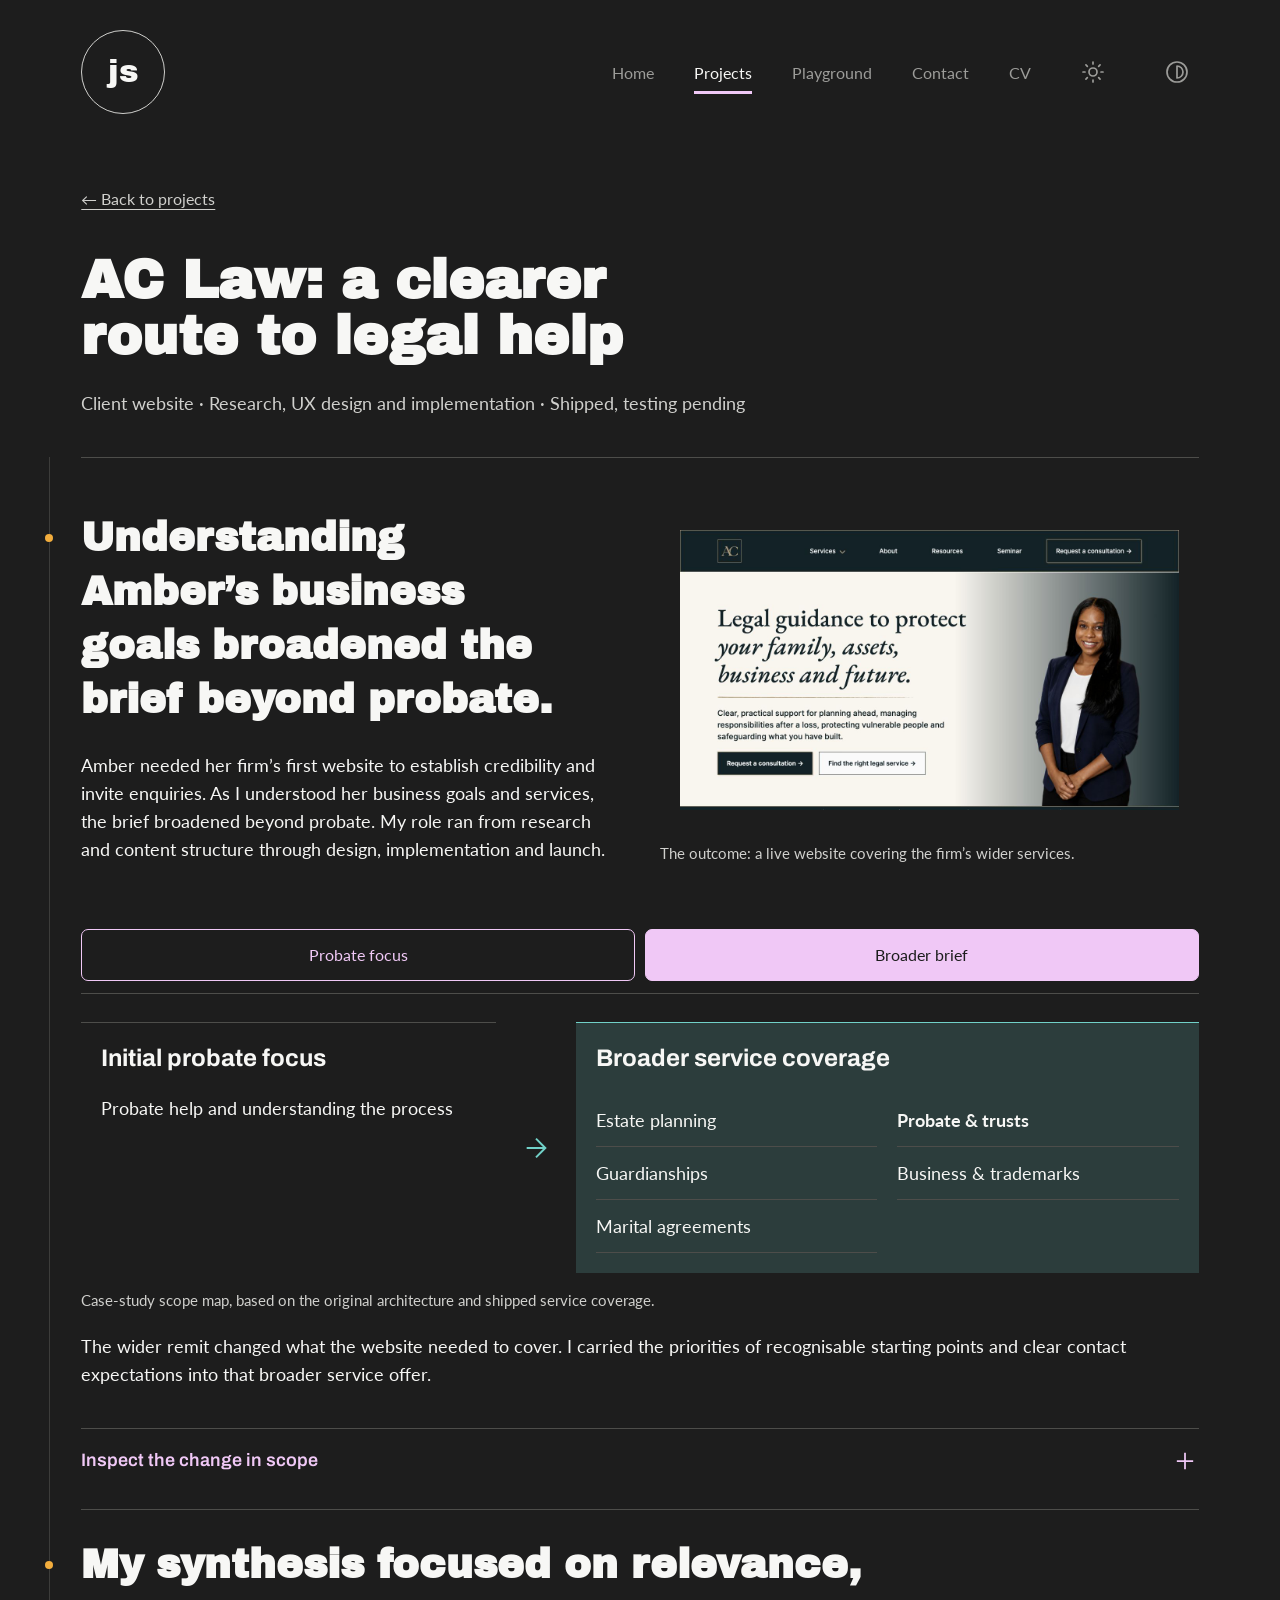
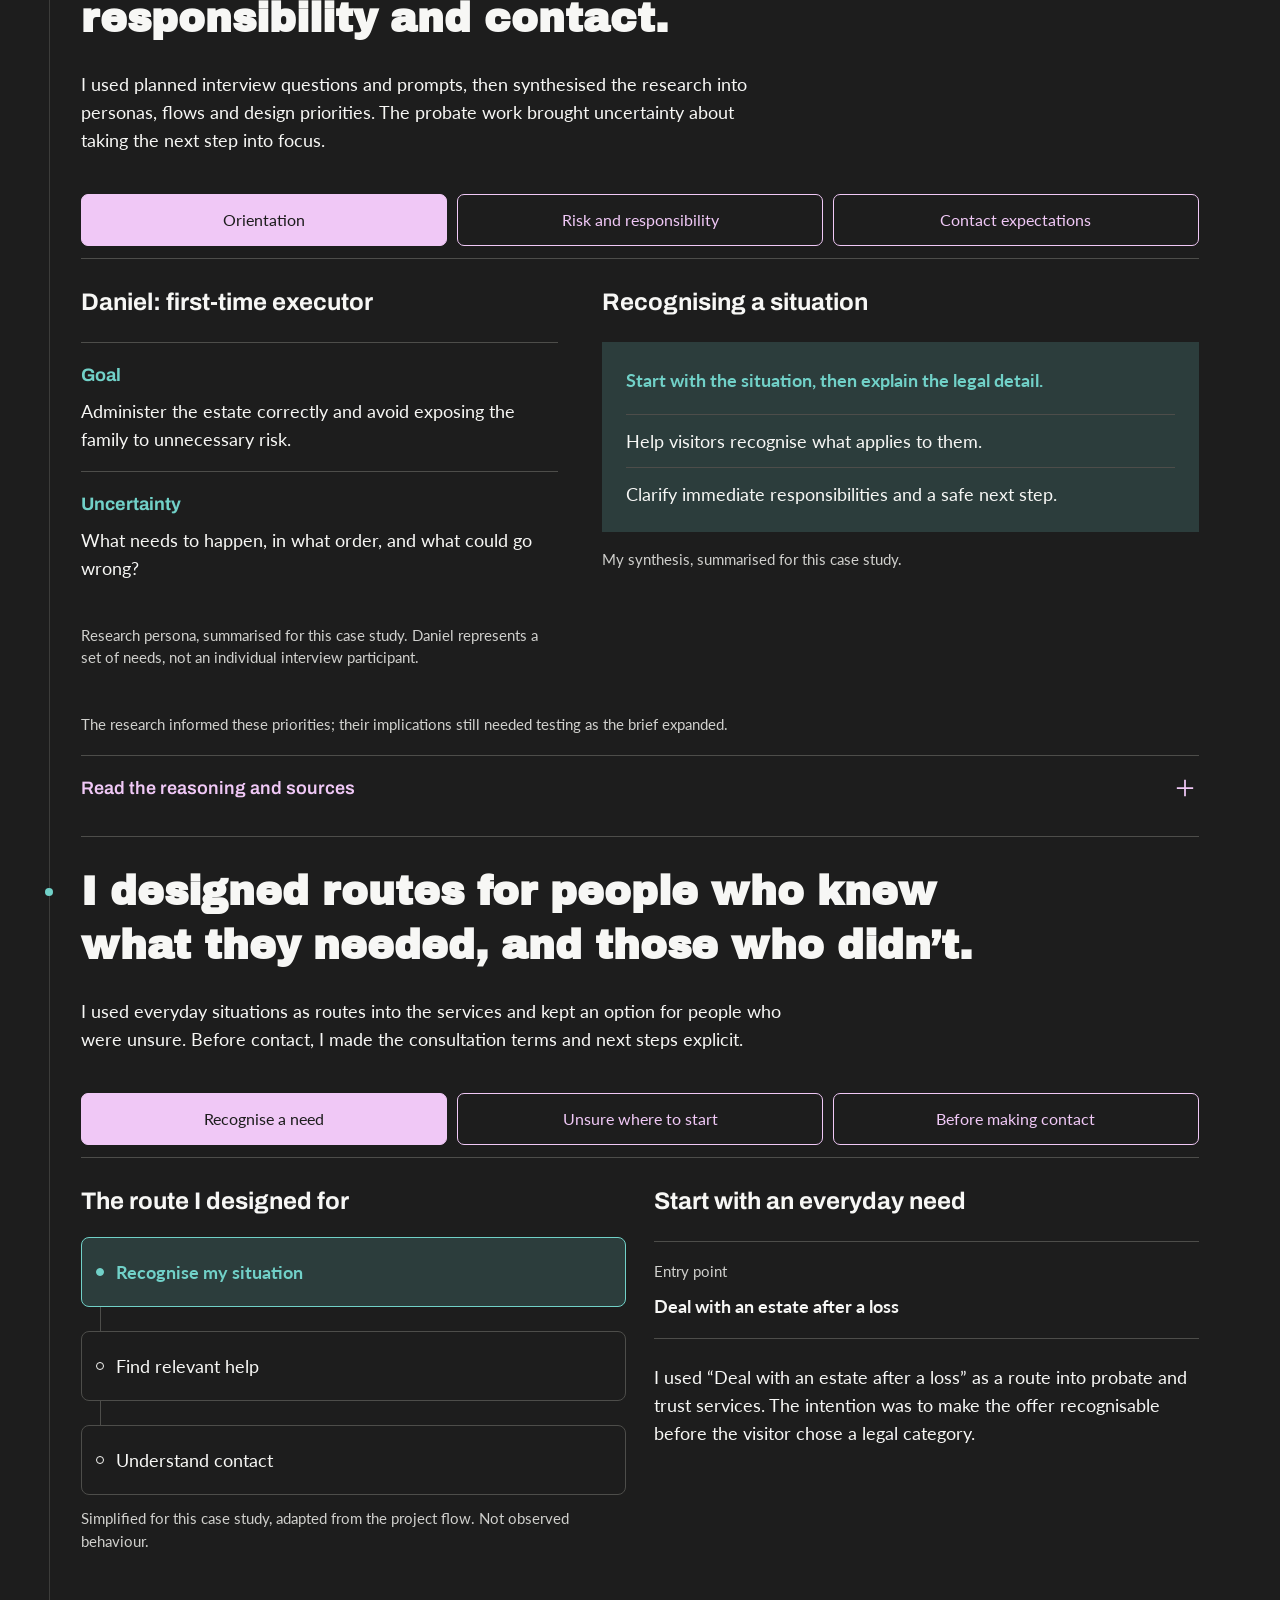
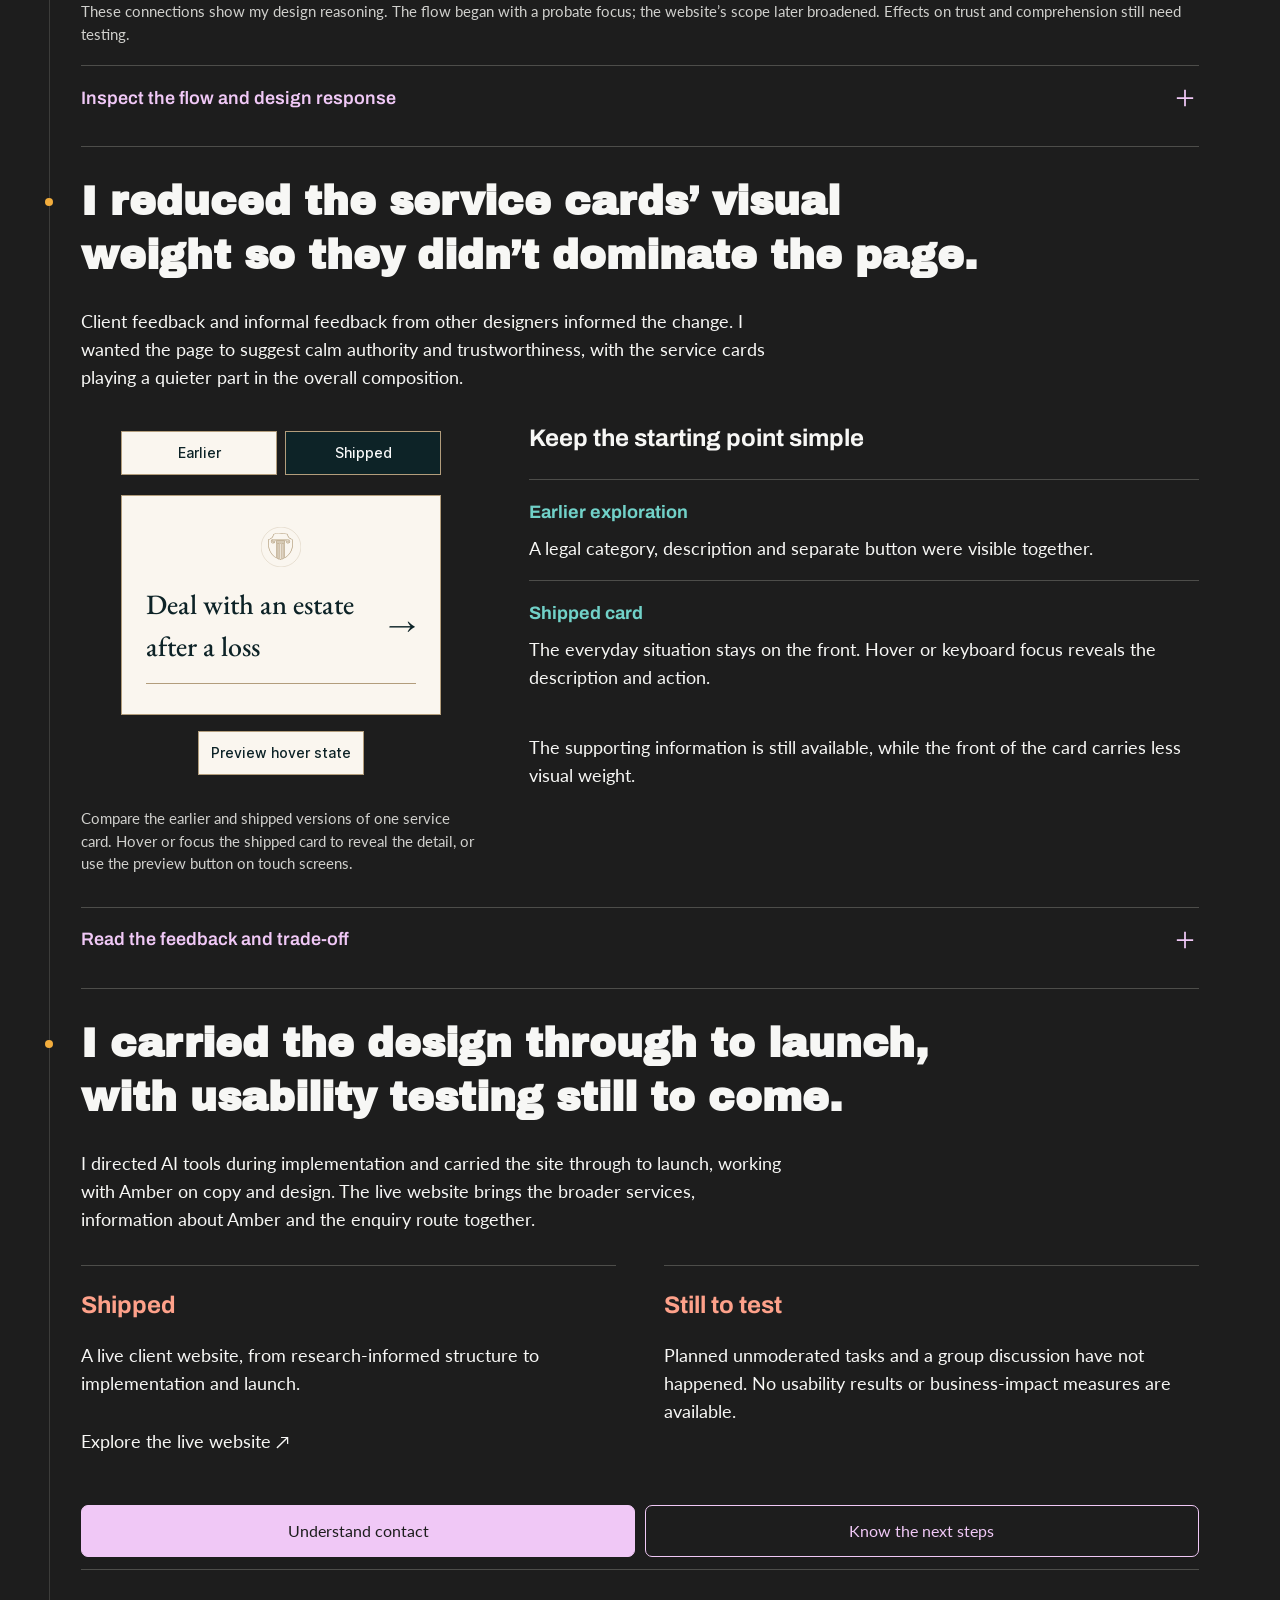
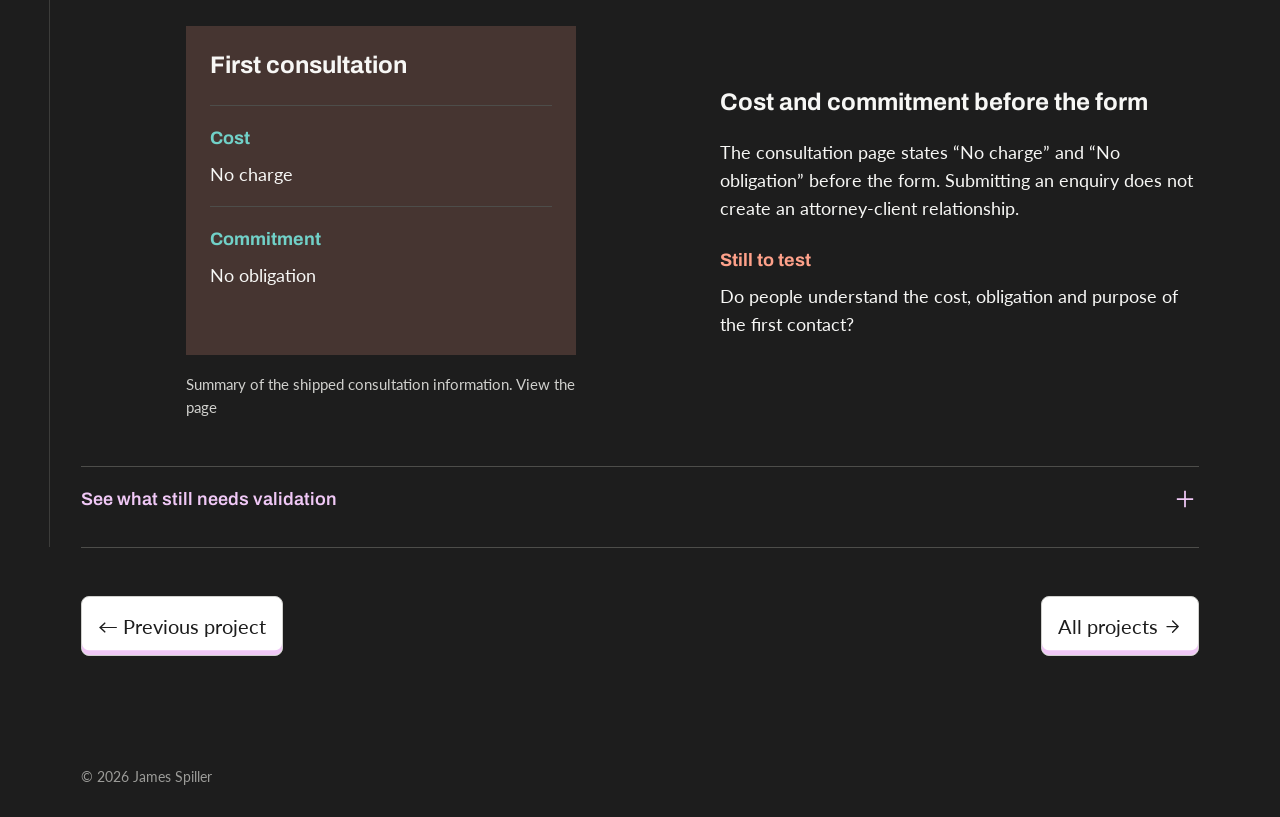
==== commit 5476392e: "Publish interactive Playground with learning prototypes and research tools" ====
--- a/ac-law.html
+++ b/ac-law.html
@@ -31,6 +31,7 @@
         <nav class="desktop-nav" aria-label="Primary navigation">
           <a href="index.html">Home</a>
           <a class="active" href="projects.html" aria-current="page">Projects</a>
+          <a href="playground.html">Playground</a>
           <a href="index.html#contact">Contact</a>
           <a href="index.html#cv">CV</a>
           <button class="icon-button" type="button" data-action="theme" aria-controls="brightness-panel" aria-expanded="false" aria-label="Open brightness settings" title="Brightness settings"><svg aria-hidden="true"><use href="#icon-sun"></use></svg></button>
@@ -39,7 +40,8 @@
         <button class="menu-button" type="button" aria-controls="mobile-menu" aria-expanded="false" aria-label="Open navigation"><svg class="menu-open-icon" aria-hidden="true"><use href="#icon-menu"></use></svg><svg class="menu-close-icon" aria-hidden="true"><use href="#icon-close"></use></svg></button>
       </div>
       <nav class="mobile-menu" id="mobile-menu" aria-label="Mobile navigation" hidden>
-        <a href="index.html">Home</a><a href="projects.html" aria-current="page">Projects</a><a href="index.html#contact">Contact</a><a href="index.html#cv">CV</a>
+        <a href="index.html">Home</a><a href="projects.html" aria-current="page">Projects</a>
+          <a href="playground.html">Playground</a><a href="index.html#contact">Contact</a><a href="index.html#cv">CV</a>
         <div class="mobile-accessibility">
           <button class="icon-button" type="button" data-action="theme" aria-controls="brightness-panel" aria-expanded="false" aria-label="Open brightness settings"><svg aria-hidden="true"><use href="#icon-sun"></use></svg><span>Brightness</span></button>
           <button class="icon-button" type="button" data-action="contrast" aria-controls="contrast-panel" aria-expanded="false" aria-label="Open contrast settings"><svg aria-hidden="true"><use href="#icon-contrast"></use></svg><span>Contrast</span></button>
--- a/styles.css
+++ b/styles.css
@@ -5315,3 +5315,7 @@
 @media (max-width: 760px) {
   main.site-shell:has(> .case-study-project-nav) { padding-bottom: 3rem; }
 }
+
+/* Playground navigation: retain the existing tablet and mobile shell. */
+@media(min-width:761px) and (max-width:1100px){.desktop-nav{gap:clamp(1rem,2.5vw,1.75rem)}}
+@media(max-width:760px){.mobile-menu{overflow-y:auto;overscroll-behavior:contain}}
